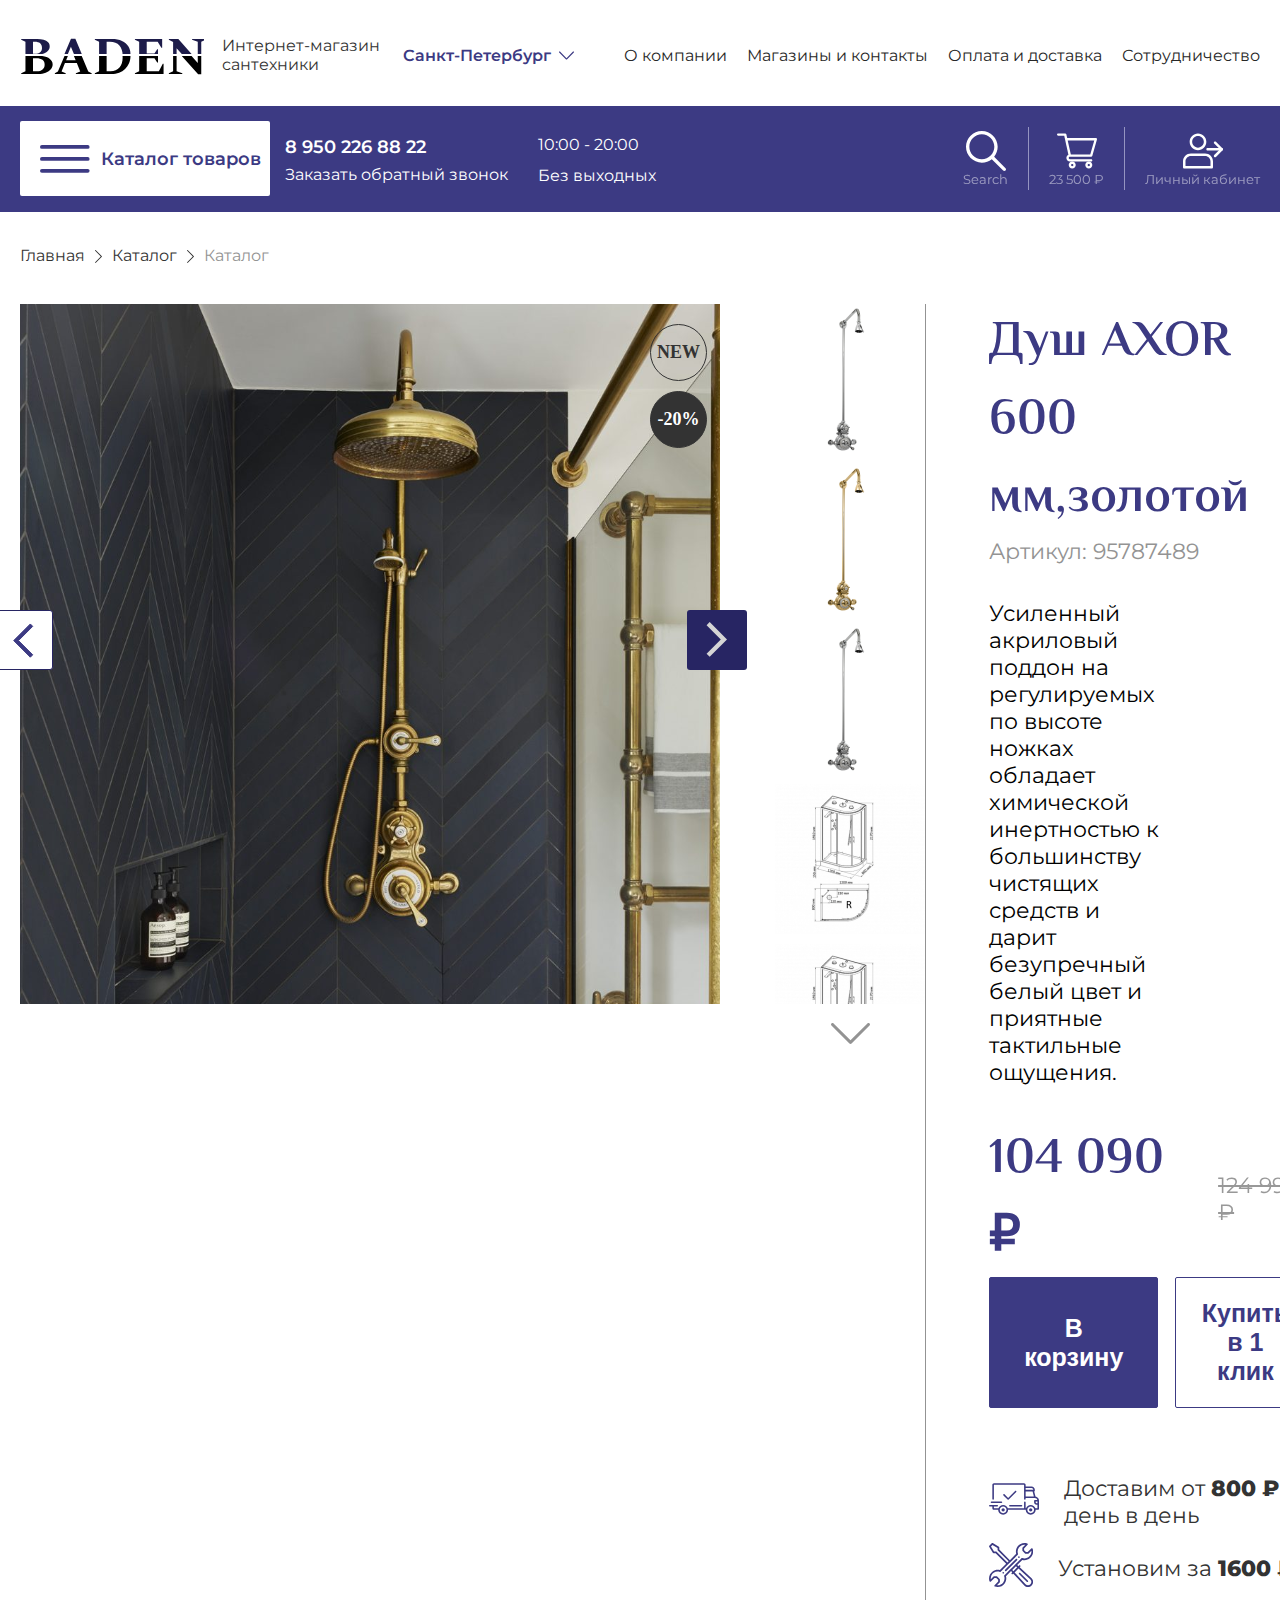
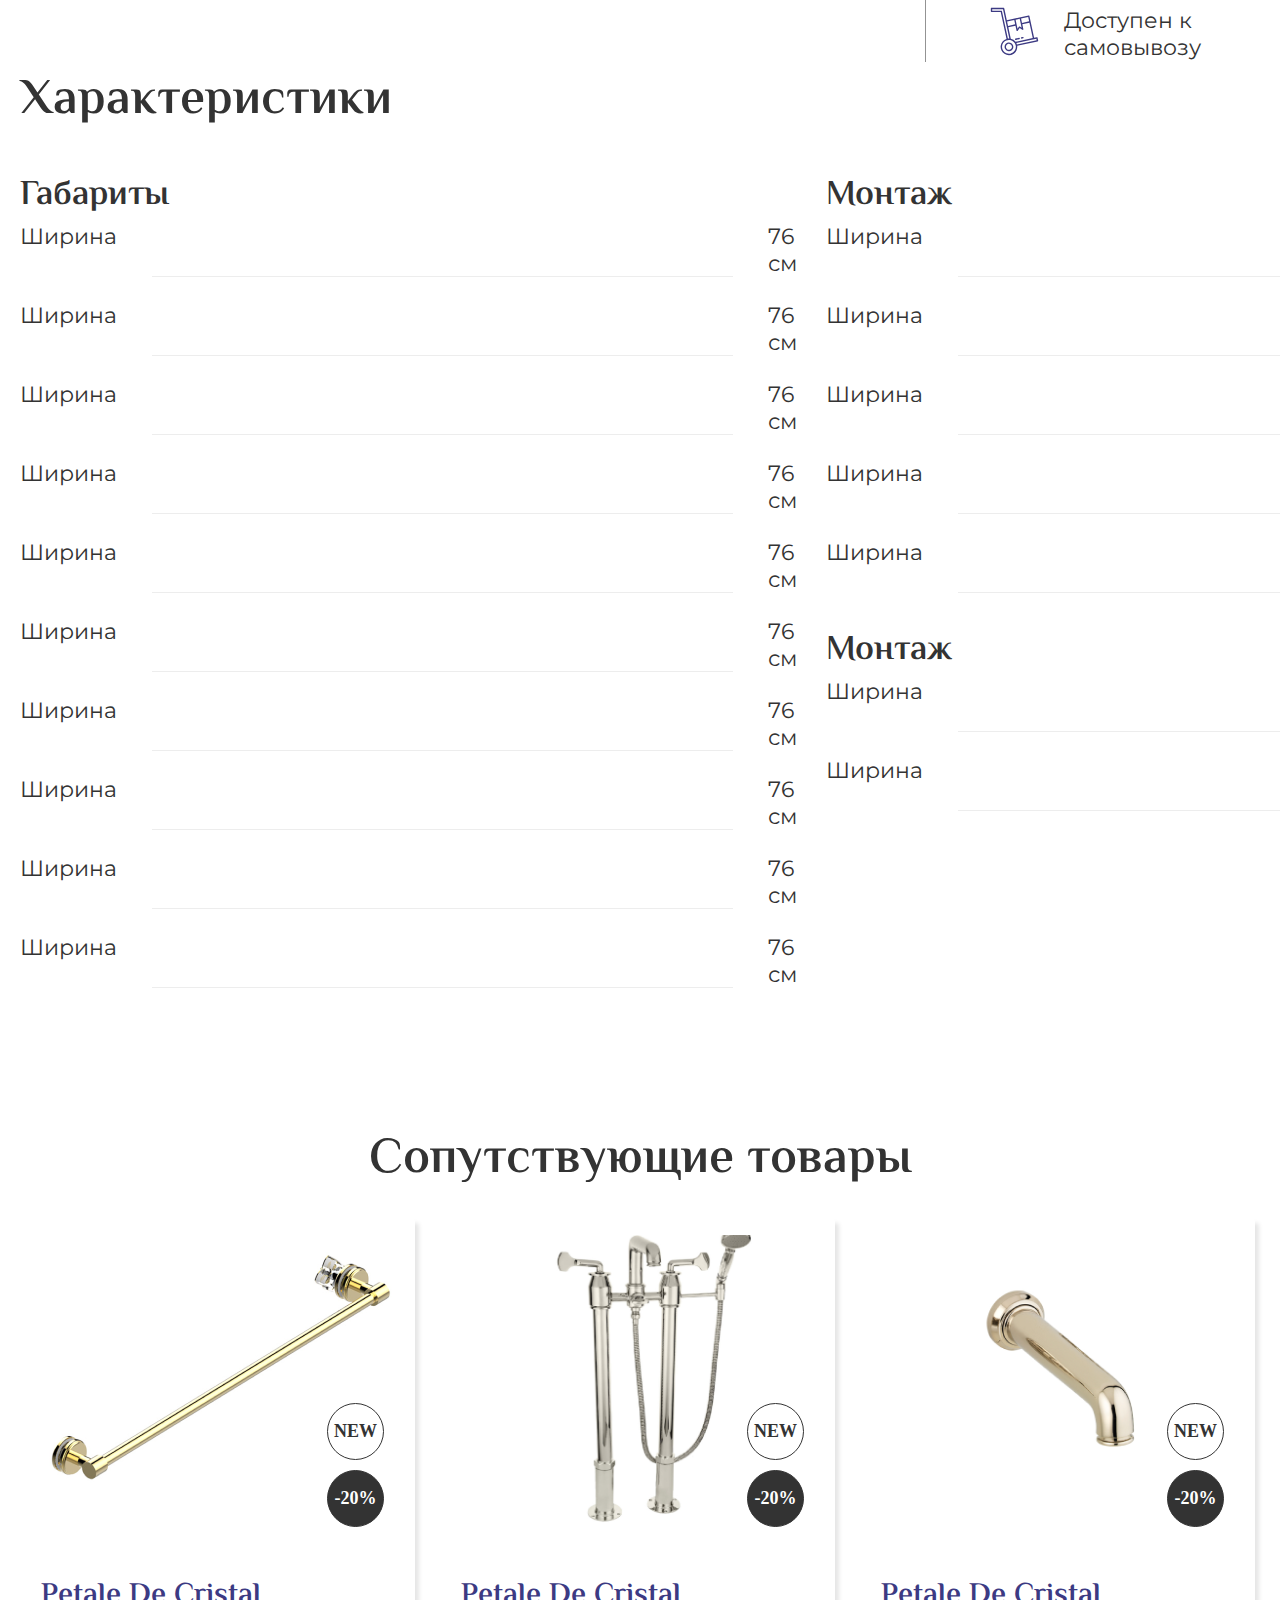
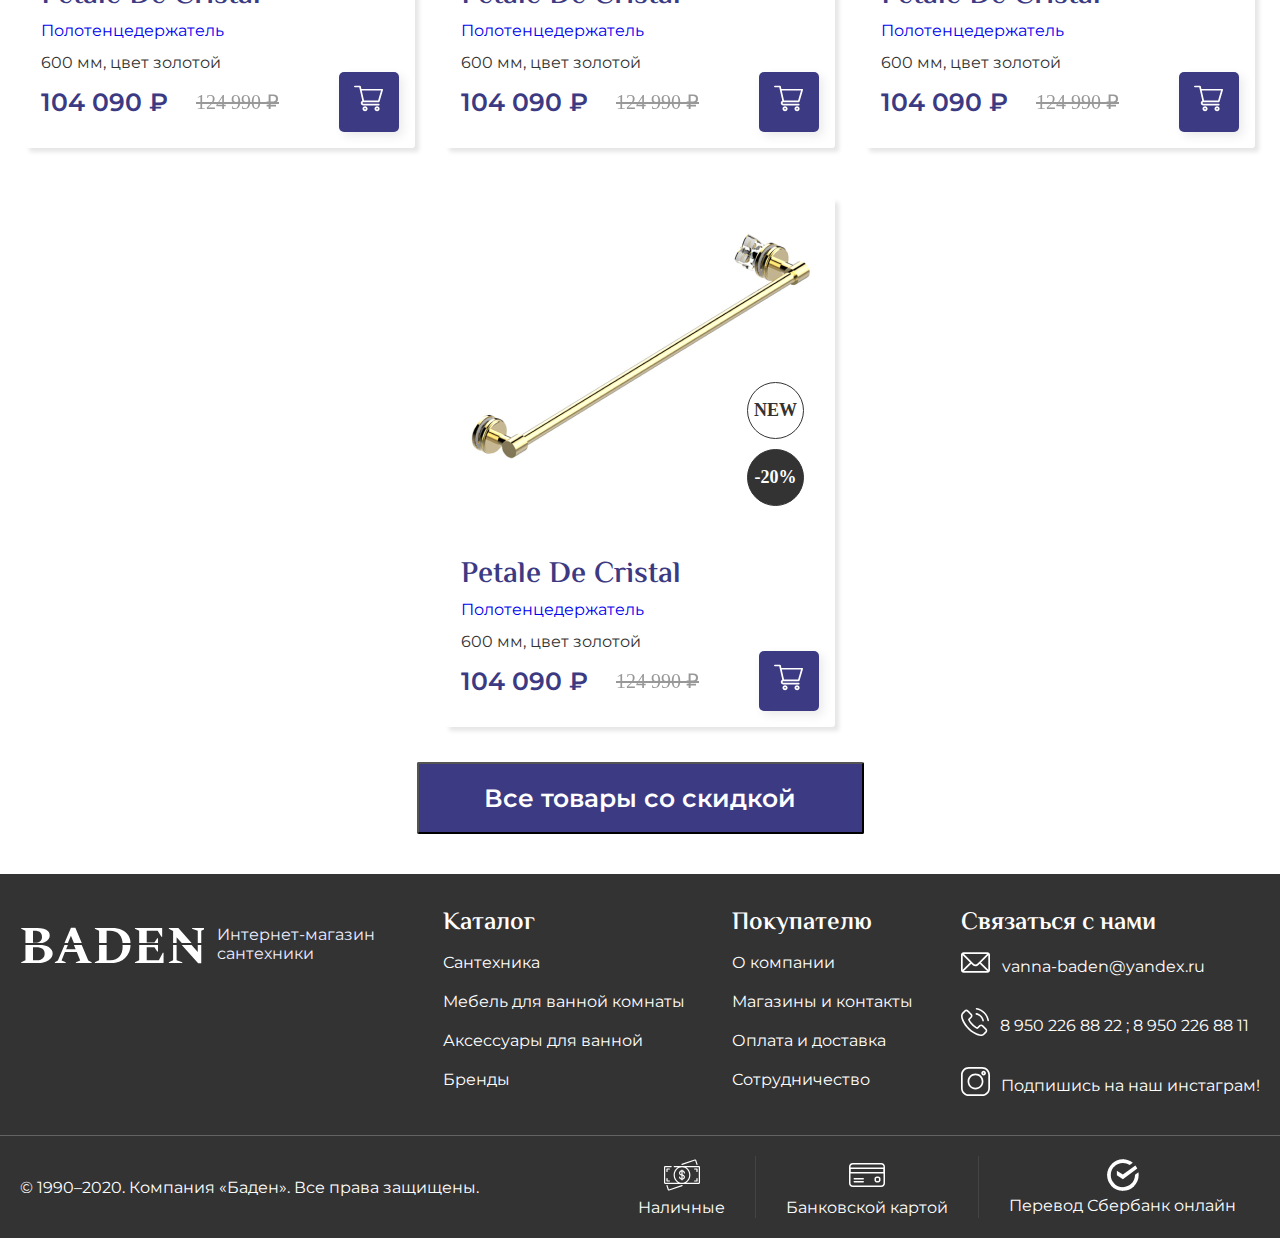
==== product_card.html @ 73a08fd5 "Add files via upload" ====
<!DOCTYPE html>
<html lang="ru">

<head>
    <meta charset="UTF-8">
    <meta name="viewport" content="width=device-width, initial-scale=1.0">
    <meta name="viewport" content="width=device-width, initial-scale=1.0, maximum-scale=1.0, minimum-scale=1.0, user-scalable=no, target-densityDpi=device-dpi" />
    <title>Baden</title>
    <link rel="stylesheet" href="fonts/fonts.css">
    <link rel="stylesheet" href="css/style.css">
</head>

<body>
    <header class="header">
        <div class="header-top">
            <div class="container">
              
                <div class="header-top__row row">
                    <div class="header__logo logo">
                        <div class="logo__image">
                            <img src="images/logo.svg" alt="BADEN">
                        </div>
                        <div class="logo__desc">
                            Интернет-магазин сантехники
                        </div>
                    </div>
                    <div class="header__select select">
                        <div class="select__head">
                            Санкт-Петербург
                            <svg width="15" height="15" viewBox="0 0 15 15" fill="none"
                                xmlns="http://www.w3.org/2000/svg">
                                <g clip-path="url(#clip0_1601_4834)">
                                    <path
                                        d="M7.91162 11.3795L14.8304 4.44159C15.0569 4.21427 15.0565 3.84625 14.8292 3.61932C14.6019 3.39256 14.2337 3.39315 14.0069 3.62049L7.49998 10.1455L0.993051 3.62025C0.766294 3.39294 0.398297 3.39235 0.170955 3.61908C0.0569906 3.73284 7.61049e-06 3.88187 7.60398e-06 4.03091C7.59748e-06 4.17956 0.0566091 4.328 0.169783 4.44156L7.08836 11.3795C7.19728 11.489 7.34552 11.5504 7.49998 11.5504C7.65443 11.5504 7.80249 11.4888 7.91162 11.3795Z"
                                        fill="#3C3A83" />
                                </g>
                                <defs>
                                    <clipPath id="clip0_1601_4834">
                                        <rect width="15" height="15" fill="white"
                                            transform="translate(15) rotate(90)" />
                                    </clipPath>
                                </defs>
                            </svg>
                        </div>
                        <div class="select__body">
                            <div class="select__option">
                                Москва
                            </div>
                            <div class="select__option">
                                Курск
                            </div>

                        </div>

                    </div>
                    <nav class="header__main-menu__nav">
                        <ul class="main-menu__list">
                            <li class="main-menu__item"><a href="#" class="main-menu__link">О компании</a></li>
                            <li class="main-menu__item"><a href="#" class="main-menu__link">Магазины и контакты</a></li>
                            <li class="main-menu__item"><a href="#" class="main-menu__link">Оплата и доставка</a></li>
                            <li class="main-menu__item"><a href="#" class="main-menu__link">Сотрудничество</a></li>
                        </ul>
                    </nav>
                </div>
            </div>
        </div>
        <div class="header-mobile">
            <div class="header-mobile-top">
                <div class="container">
                   

                    <div class="header-mobile-top__row">
                        <div class="hamburger__mobile">
                            <svg xmlns="http://www.w3.org/2000/svg" width="37" height="24" viewBox="0 0 37 24" fill="none">
                                <rect width="37" height="4" rx="2" fill="white"/>
                                <rect y="10" width="37" height="4" rx="2" fill="white"/>
                                <rect width="37" height="4" rx="2" transform="matrix(1 0 0 -1 0 24)" fill="white"/>
                                </svg>
                        </div>
                        
                    
                            <ul class="menu-botton">
                                <!-- выпадающее меню начало-->
                                <div class="menu__burger__wrap">
                                    <div class="menu__burger__wrap__catalog">
                                        <div class="menu__burger__wrap__container">
                                            <div class="burger__catalog__head">
                                                <a href="#">
                                                <div class="burger__catalog__head__item"><u>Назад</u></div></a>
                                                <a href="#">
                                                    <div class="burger__catalog__head__item">
                                                        <svg xmlns="http://www.w3.org/2000/svg" width="39" height="39" viewBox="0 0 39 39" fill="none">
                                                            <path d="M21.6546 19.4999L38.5538 36.3992C39.1487 36.9942 39.1487 37.9589 38.5538 38.5538C37.9588 39.1487 36.9942 39.1487 36.3993 38.5538L19.5 21.6544L2.60075 38.5538C2.00577 39.1487 1.04113 39.1487 0.446233 38.5538C-0.148668 37.9588 -0.148744 36.9941 0.446233 36.3992L17.3454 19.5L0.446233 2.60066C-0.148744 2.00568 -0.148744 1.04104 0.446233 0.44614C0.743683 0.148689 1.13361 0 1.52353 0C1.91345 0 2.3033 0.148689 2.60082 0.44614L19.5 17.3454L36.3992 0.44614C36.6966 0.148689 37.0865 0 37.4765 0C37.8664 0 38.2562 0.148689 38.5538 0.44614C39.1487 1.04112 39.1487 2.00576 38.5538 2.60066L21.6546 19.4999Z" fill="#939393"/>
                                                            </svg>
                                                    </div>
                                                </a>
                                            </div>
                                            <div class="burger__catalog__about">Основные фильтры</div>
                                            <div class="burger__catalog__part__nav">
                                                <div class="burger__catalog__part__nav__part">
                                                    <div class="catalog__list__item">
                                                        Цена
                                                    </div>
                                                    <div class="type__price__main">
                                                        <div class="type__price__item">
                                                            <input class="type__price__input" type="number" placeholder="0">
                                                        </div>
                                                        <div class="type__price__item__text">
                                                            -
                                                        </div>
                                                        <div class="type__price__item">
                                                            <input class="type__price__input" type="number" placeholder="120 000">
                                                        </div>
                                                        <div class="type__price__item__text">
                                                            ₽
                                                        </div>
                                                    </div>
                                                    <div class="type__price__radio">
                                                        <div class="type__price__radio__point"></div>
                                                        <input class="type__price__radio__input" type="range" name="" id="">
                                                    </div>
                                                    <div class="type__price__sale">
                                                        <div class="type__price__sale__radio"></div>
                                                        <div class="type__price__sale__text">Товары со скидкой</div>
                                                    </div>
                                                </div>

                                                <div class="burger__catalog__part__nav__part">
                                                    <div class="catalog__list__item">
                                                        Цвет
                                                    </div>
                                                    <div class="catalog__rectangles__main">
                                                        <div class="catalog__rectangles">
                                                            <div class="rectangel"></div>
                                                            <div class="rectangel"></div>
                                                            <div class="rectangel"></div>
                                                            <div class="rectangel"></div>
                                                            <div class="rectangel"></div>
                                                        </div>
                                                        <div class="catalog__rectangles">
                                                            <div class="rectangel"></div>
                                                            <div class="rectangel"></div>
                                                            <div class="rectangel"></div>
                                                            <div class="rectangel"></div>
                                                            <div class="rectangel"></div>
                                                        </div>
                                                        <div class="catalog__rectangles">
                                                            <div class="rectangel"></div>
                                                            <div class="rectangel"></div>
                                                            <div class="rectangel"></div>
                                                            <div class="rectangel"></div>
                                                            <div class="rectangel"></div>
                                                        </div>
                                                        <div class="catalog__rectangles">
                                                            <div class="rectangel"></div>
                                                            <div class="rectangel"></div>
                                                            <div class="rectangel"></div>
                                                            <div class="rectangel"></div>
                                                            <div class="rectangel"></div>
                                                        </div>
                                                    </div>
                                                </div>
                                                
                                                <div class="burger__catalog__part__nav__part">
                                                    <div class="catalog__list__item">
                                                        Габариты
                                                    </div>
                                                    <div class="catalog__list__metrics">Ширина</div>
                                                    <div class="type__price__main">
                                                        <div class="type__price__item">
                                                            <input class="type__price__input" type="number" placeholder="0">
                                                        </div>
                                                        <div class="type__price__item__text">
                                                            -
                                                        </div>
                                                        <div class="type__price__item">
                                                            <input class="type__price__input" type="number" placeholder="120">
                                                        </div>
                                                        <div class="type__price__item__text">
                                                            см
                                                        </div>
                                                    </div>
                                                    <div class="type__price__radio">
                                                        <div class="type__price__radio__point"></div>
                                                        <input class="type__price__radio__input" type="range" name="" id="">
                                                    </div>
                        
                                                    <div class="catalog__list__metrics">Длина</div>
                                                    <div class="type__price__main">
                                                        <div class="type__price__item">
                                                            <input class="type__price__input" type="number" placeholder="0">
                                                        </div>
                                                        <div class="type__price__item__text">
                                                            -
                                                        </div>
                                                        <div class="type__price__item">
                                                            <input class="type__price__input" type="number" placeholder="120">
                                                        </div>
                                                        <div class="type__price__item__text">
                                                            см
                                                        </div>
                                                    </div>
                                                    <div class="type__price__radio">
                                                        <div class="type__price__radio__point"></div>
                                                        <input class="type__price__radio__input" type="range" name="" id="">
                                                    </div>
                        
                                                    <div class="catalog__list__metrics">Глубина</div>
                                                    <div class="type__price__main">
                                                        <div class="type__price__item">
                                                            <input class="type__price__input" type="number" placeholder="0">
                                                        </div>
                                                        <div class="type__price__item__text">
                                                            -
                                                        </div>
                                                        <div class="type__price__item">
                                                            <input class="type__price__input" type="number" placeholder="120">
                                                        </div>
                                                        <div class="type__price__item__text">
                                                            см
                                                        </div>
                                                    </div>
                                                    <div class="type__price__radio">
                                                        <div class="type__price__radio__point"></div>
                                                        <input class="type__price__radio__input" type="range" name="" id="">
                                                    </div>
                                                </div>

                                                <div class="burger__catalog__part__nav__part">
                                                    <div class="catalog__list__item">
                                                        Стиль
                                                    </div>
                                                    <div class="catalog__rectangel">
                                                        <div class="rectangel__about">
                                                            <div class="rectangel"></div>
                                                            <div class="rectangel__about__text">Модерн</div>
                                                        </div>
                                                        <div class="rectangel__about">
                                                            <div class="rectangel"></div>
                                                            <div class="rectangel__about__text">Лофт</div>
                                                        </div>
                                                        <div class="rectangel__about">
                                                            <div class="rectangel"></div>
                                                            <div class="rectangel__about__text">Классицизм</div>
                                                        </div>
                                                        <div class="rectangel__about">
                                                            <div class="rectangel"></div>
                                                            <div class="rectangel__about__text">Хай-тек</div>
                                                        </div>
                                                    </div>
                                                </div>
                                            </div>

                                            <div class="burger__catalog__part__line"></div>

                                            <div class="burger__catalog__part__nav">
                                                <div class="burger__catalog__part__nav__part">
                                                    <div class="catalog__list__item">
                                                        Материал
                                                    </div>
                                                    <div class="catalog__rectangel">
                                                        <div class="rectangel__about">
                                                            <div class="rectangel"></div>
                                                            <div class="rectangel__about__text">Искусственный камень</div>
                                                        </div>
                                                        <div class="rectangel__about">
                                                            <div class="rectangel"></div>
                                                            <div class="rectangel__about__text">Сталь</div>
                                                        </div>
                                                        <div class="rectangel__about">
                                                            <div class="rectangel"></div>
                                                            <div class="rectangel__about__text">Акрил</div>
                                                        </div>
                                                        <div class="rectangel__about">
                                                            <div class="rectangel"></div>
                                                            <div class="rectangel__about__text">Чугун</div>
                                                        </div>
                                                    </div>
                                                </div>

                                                <div class="burger__catalog__part__nav__part">
                                                    <div class="catalog__list__item__main">
                                                        <div class="catalog__list__item">
                                                            Бренды
                                                        </div>
                                                        <ul class="catalog__list__text">
                                                            Сортировать по
                                                            <svg xmlns="http://www.w3.org/2000/svg" width="15" height="8" viewBox="0 0 15 8" fill="none">
                                                            <path d="M7.91162 7.83121L14.8304 0.979811C15.0569 0.755333 15.0565 0.391897 14.8292 0.167795C14.6019 -0.0561333 14.2337 -0.0555547 14.0069 0.168952L7.49997 6.61254L0.993043 0.16872C0.766286 -0.0557579 0.398289 -0.0563366 0.170946 0.167563C0.056982 0.279903 -1.86682e-08 0.427077 -2.51013e-08 0.574251C-3.15181e-08 0.721049 0.0566015 0.867644 0.169775 0.979782L7.08835 7.83121C7.19728 7.93933 7.34552 8 7.49997 8C7.65442 8 7.80249 7.93916 7.91162 7.83121Z" fill="#939393"/>
                                                            </svg>

                                                            <ul class="new__burger__main">
                                                                <li class="select__catalog__part">По популярности</li>
                                                                <li class="select__catalog__part__line"></li>
                                                                <li class="select__catalog__part">По алфавиту</li>
                                                            </ul>
                                                        </ul>
                                                        
                                                        

                                                    </div>
                                                    <div class="catalog__rectangel__main">
                                                        <div class="catalog__rectangel">
                                                            <div class="rectangel__about">
                                                                <div class="rectangel"></div>
                                                                <div class="rectangel__about__text">Hansgrohe</div>
                                                            </div>
                                                            <div class="rectangel__about">
                                                                <div class="rectangel"></div>
                                                                <div class="rectangel__about__text">AM.PM</div>
                                                            </div>
                                                            <div class="rectangel__about">
                                                                <div class="rectangel"></div>
                                                                <div class="rectangel__about__text">Roca</div>
                                                            </div>
                                                            <div class="rectangel__about">
                                                                <div class="rectangel"></div>
                                                                <div class="rectangel__about__text">Hansgrohe</div>
                                                            </div>
                                                            <div class="rectangel__about">
                                                                <div class="rectangel"></div>
                                                                <div class="rectangel__about__text">AM.PM</div>
                                                            </div>
                                                            <div class="rectangel__about">
                                                                <div class="rectangel"></div>
                                                                <div class="rectangel__about__text">Roca</div>
                                                            </div>
                                                            <div class="rectangel__about">
                                                                <div class="rectangel"></div>
                                                                <div class="rectangel__about__text">Hansgrohe</div>
                                                            </div>
                                                        </div>

                                                        <div class="catalog__rectangel">
                                                            <div class="rectangel__about">
                                                                <div class="rectangel"></div>
                                                                <div class="rectangel__about__text">Hansgrohe</div>
                                                            </div>
                                                            <div class="rectangel__about">
                                                                <div class="rectangel"></div>
                                                                <div class="rectangel__about__text">AM.PM</div>
                                                            </div>
                                                            <div class="rectangel__about">
                                                                <div class="rectangel"></div>
                                                                <div class="rectangel__about__text">Roca</div>
                                                            </div>
                                                            <div class="rectangel__about">
                                                                <div class="rectangel"></div>
                                                                <div class="rectangel__about__text">Hansgrohe</div>
                                                            </div>
                                                            <div class="rectangel__about">
                                                                <div class="rectangel"></div>
                                                                <div class="rectangel__about__text">AM.PM</div>
                                                            </div>
                                                            <div class="rectangel__about">
                                                                <div class="rectangel"></div>
                                                                <div class="rectangel__about__text">Roca</div>
                                                            </div>
                                                            <div class="rectangel__about">
                                                                <div class="rectangel"></div>
                                                                <div class="rectangel__about__text">Hansgrohe</div>
                                                            </div>
                                                        </div>

                                                        <div class="catalog__rectangel">
                                                            <div class="rectangel__about">
                                                                <div class="rectangel"></div>
                                                                <div class="rectangel__about__text">Hansgrohe</div>
                                                            </div>
                                                            <div class="rectangel__about">
                                                                <div class="rectangel"></div>
                                                                <div class="rectangel__about__text">AM.PM</div>
                                                            </div>
                                                            <div class="rectangel__about">
                                                                <div class="rectangel"></div>
                                                                <div class="rectangel__about__text">Roca</div>
                                                            </div>
                                                            <div class="rectangel__about">
                                                                <div class="rectangel"></div>
                                                                <div class="rectangel__about__text">Hansgrohe</div>
                                                            </div>
                                                            <div class="rectangel__about">
                                                                <div class="rectangel"></div>
                                                                <div class="rectangel__about__text">AM.PM</div>
                                                            </div>
                                                            <div class="rectangel__about">
                                                                <div class="rectangel"></div>
                                                                <div class="rectangel__about__text">Roca</div>
                                                            </div>
                                                            <div class="rectangel__about">
                                                                <div class="rectangel"></div>
                                                                <div class="rectangel__about__text">Hansgrohe</div>
                                                            </div>
                                                        </div>

                                                        <div class="catalog__rectangel">
                                                            <div class="rectangel__about">
                                                                <div class="rectangel"></div>
                                                                <div class="rectangel__about__text">Hansgrohe</div>
                                                            </div>
                                                            <div class="rectangel__about">
                                                                <div class="rectangel"></div>
                                                                <div class="rectangel__about__text">AM.PM</div>
                                                            </div>
                                                            <div class="rectangel__about">
                                                                <div class="rectangel"></div>
                                                                <div class="rectangel__about__text">Roca</div>
                                                            </div>
                                                            <div class="rectangel__about">
                                                                <div class="rectangel"></div>
                                                                <div class="rectangel__about__text">Hansgrohe</div>
                                                            </div>
                                                            <div class="rectangel__about">
                                                                <div class="rectangel"></div>
                                                                <div class="rectangel__about__text">AM.PM</div>
                                                            </div>
                                                            <div class="rectangel__about">
                                                                <div class="rectangel"></div>
                                                                <div class="rectangel__about__text">Roca</div>
                                                            </div>
                                                            <div class="rectangel__about">
                                                                <div class="rectangel"></div>
                                                                <div class="rectangel__about__text">Hansgrohe</div>
                                                            </div>
                                                        </div>

                                                    </div>
                                                    <div class="burger__catalog__nav__line">
                                                        <div class="burger__catalog__nav__line__in"></div>
                                                    </div>
                                                </div>  
                                            </div>

                                            <div class="burger__catalog__part__line"></div>
                                            
                                            <div class="burger__catalog__about">Основные фильтры</div>

                                            <div class="burger__catalog__part__nav">

                                                <div class="burger__catalog__part__nav__part">
                                                    <div class="catalog__list__item">
                                                        Материал
                                                    </div>
                                                    <div class="catalog__rectangel">
                                                        <div class="rectangel__about">
                                                            <div class="rectangel"></div>
                                                            <div class="rectangel__about__text">Искусственный камень</div>
                                                        </div>
                                                        <div class="rectangel__about">
                                                            <div class="rectangel"></div>
                                                            <div class="rectangel__about__text">Сталь</div>
                                                        </div>
                                                        <div class="rectangel__about">
                                                            <div class="rectangel"></div>
                                                            <div class="rectangel__about__text">Акрил</div>
                                                        </div>
                                                        <div class="rectangel__about">
                                                            <div class="rectangel"></div>
                                                            <div class="rectangel__about__text">Чугун</div>
                                                        </div>
                                                    </div>
                                                </div>

                                                <div class="burger__catalog__part__nav__part">
                                                    <div class="catalog__list__item">
                                                        Монтаж
                                                    </div>
                                                    <div class="catalog__rectangel">
                                                        <div class="rectangel__about">
                                                            <div class="rectangel"></div>
                                                            <div class="rectangel__about__text">Пристенная</div>
                                                        </div>
                                                        <div class="rectangel__about">
                                                            <div class="rectangel"></div>
                                                            <div class="rectangel__about__text">Встраиваемая</div>
                                                        </div>
                                                        <div class="rectangel__about">
                                                            <div class="rectangel"></div>
                                                            <div class="rectangel__about__text">Отдельно стоящая</div>
                                                        </div>
                                                    </div>
                                                </div>

                                                <div class="burger__catalog__part__nav__part">
                                                    <div class="catalog__list__item">
                                                        Расположение перелива
                                                    </div>
                                                    <div class="catalog__rectangel">
                                                        <div class="rectangel__about">
                                                            <div class="rectangel"></div>
                                                            <div class="rectangel__about__text">Стандартная</div>
                                                        </div>
                                                        <div class="rectangel__about">
                                                            <div class="rectangel"></div>
                                                            <div class="rectangel__about__text">По центру</div>
                                                        </div>
                                                    </div>
                                                </div>

                                                <div class="burger__catalog__part__nav__part">
                                                    <div class="type__price__sale">
                                                        <div class="type__price__sale__radio"></div>
                                                        <div class="type__price__sale__text">Только с ручками</div>
                                                    </div>
                                                    <div class="type__price__sale">
                                                        <div class="type__price__sale__radio"></div>
                                                        <div class="type__price__sale__text">Только с подлокотниками</div>
                                                    </div>
                                                </div>     
                                            </div>

                                            <div class="burger__catalog__part__nav--botton">
                                            
                                               
                                                    <button class="catalog__filtr">
                                                        <div class="catalog__filtr__text">Показать доп.фильтры</div>
                                                    </button>
                                               
                                               
                                                    <button class="catalog__filtr blue">
                                                        <div class="catalog__filtr__text wihte">Показать 100 товаров</div>
                                                    </button>
                                                
                                            </div>

                                           
                                                
                                            
                                        </div>

                                    </div>
                                </div>

                                <!-- выпадающее меню конец -->

                                <div class="menu-brg">
                                    <svg xmlns="http://www.w3.org/2000/svg" width="50" height="28" viewBox="0 0 50 28" fill="none">
                                    <rect width="49.6" height="3.82716" rx="1.91358" fill="#3C3A83"/>
                                    <rect y="12.037" width="49.6" height="3.82716" rx="1.91358" fill="#3C3A83"/>
                                    <rect width="49.6" height="3.82716" rx="1.91358" transform="matrix(1 0 0 -1 0 27.7778)" fill="#3C3A83"/>
                                    </svg>
                                </div>
                                <div class="menu-botton-ctg">
                                    <span>Каталог товаров</span>
                                </div>

                            

                            </ul>
                        

                            <div class="menu-phone">
                            <ul>
                                <li><a class="menu-phone-top" href="+79502268822">8 950 226 88 22</a></li>
                                <li><a class="menu-phone-back" href="#">Заказать обратный звонок</a></li>
                            </ul>
                            </div>
                            <div class="time-work">
                            <ul>
                                <li class="time-work-time">10:00 - 20:00</li>
                                <li class="time-work-day">Без выходных</li>
                            </ul>
                        </div>
                        <div class="nav__menu">
                            <div class="media__mobile">
                                <div class="hamburger-mobile">
                                    <a href="#">
                                    <img src="images/burger-mobile.svg" alt="Menu">
                                    </a>
                                </div>
                                <div class="logo-mobile">
                                    <img src="images/logo-mobile.svg" alt="BADEN">
                                </div>

                            </div>
                            <a href="#" class="nav__menu__list">
                                <ul>
                                    <li class="search-img">
                                    <svg xmlns="http://www.w3.org/2000/svg" width="40" height="40" viewBox="0 0 40 40" fill="none">
                                    <path d="M39.5112 37.155L28.1363 25.78C30.3397 23.0584 31.6663 19.6 31.6663 15.8334C31.6663 7.10336 24.563 0 15.8331 0C7.1032 0 0 7.10328 0 15.8333C0 24.5633 7.10328 31.6666 15.8332 31.6666C19.5998 31.6666 23.0581 30.34 25.7797 28.1366L37.1546 39.5116C37.4796 39.8366 37.9062 40 38.3329 40C38.7597 40 39.1863 39.8366 39.5113 39.5116C40.1629 38.86 40.1629 37.8066 39.5112 37.155ZM15.8332 28.3333C8.9399 28.3333 3.33332 22.7266 3.33332 15.8333C3.33332 8.93992 8.9399 3.33328 15.8332 3.33328C22.7265 3.33328 28.333 8.93992 28.333 15.8333C28.333 22.7266 22.7264 28.3333 15.8332 28.3333Z" fill="white"/>
                                    </svg>
                                    </li>
                                    <li class="search-search">Search</li>
                                </ul>
                            </a>
                            <div class="nav__menu__line"></div>

                            <a href="#" class="nav__menu__list">
                                <ul>
                                    <li class="basket-img">
                                        <svg xmlns="http://www.w3.org/2000/svg" width="40" height="40" viewBox="0 0 40 40" fill="none">
                                        <path d="M12.8876 25.8597H12.8894C12.8909 25.8597 12.8925 25.8594 12.894 25.8594H34.1406C34.6637 25.8594 35.1236 25.5124 35.2673 25.0095L39.9548 8.60324C40.0558 8.24954 39.985 7.86929 39.7638 7.57571C39.5422 7.28213 39.1959 7.10941 38.8281 7.10941H10.1849L9.34723 3.33957C9.2279 2.80338 8.75244 2.42191 8.20312 2.42191H1.17187C0.524597 2.42191 0 2.9465 0 3.59378C0 4.24106 0.524597 4.76566 1.17187 4.76566H7.26318C7.4115 5.43369 11.272 22.8061 11.4941 23.8056C10.2487 24.347 9.375 25.5887 9.375 27.0313C9.375 28.9698 10.9521 30.5469 12.8906 30.5469H34.1406C34.7879 30.5469 35.3125 30.0223 35.3125 29.375C35.3125 28.7278 34.7879 28.2032 34.1406 28.2032H12.8906C12.2446 28.2032 11.7187 27.6773 11.7187 27.0313C11.7187 26.3861 12.2427 25.8612 12.8876 25.8597ZM37.2745 9.45316L33.2565 23.5157H13.8306L10.7056 9.45316H37.2745Z" fill="white"/>
                                        <path d="M11.7188 34.0624C11.7188 36.0009 13.2959 37.578 15.2344 37.578C17.1729 37.578 18.75 36.0009 18.75 34.0624C18.75 32.1239 17.1729 30.5468 15.2344 30.5468C13.2959 30.5468 11.7188 32.1239 11.7188 34.0624ZM15.2344 32.8905C15.8804 32.8905 16.4062 33.4163 16.4062 34.0624C16.4062 34.7084 15.8804 35.2343 15.2344 35.2343C14.5883 35.2343 14.0625 34.7084 14.0625 34.0624C14.0625 33.4163 14.5883 32.8905 15.2344 32.8905Z" fill="white"/>
                                        <path d="M28.2812 34.0624C28.2812 36.0009 29.8584 37.578 31.7969 37.578C33.7354 37.578 35.3125 36.0009 35.3125 34.0624C35.3125 32.1239 33.7354 30.5468 31.7969 30.5468C29.8584 30.5468 28.2812 32.1239 28.2812 34.0624ZM31.7969 32.8905C32.4429 32.8905 32.9688 33.4163 32.9688 34.0624C32.9688 34.7084 32.4429 35.2343 31.7969 35.2343C31.1508 35.2343 30.625 34.7084 30.625 34.0624C30.625 33.4163 31.1508 32.8905 31.7969 32.8905Z" fill="white"/>
                                        </svg>
                                    </li>
                                    <li class="basket-coin">23 500 ₽</li>
                                </ul>
                            </a>

                            <div class="nav__menu__line"></div>
                            <a href="#" class="nav__menu__list">
                                <ul>
                                    <li class="office-img">
                                        <svg xmlns="http://www.w3.org/2000/svg" width="40" height="40" viewBox="0 0 40 40" fill="none">
                                            <g clip-path="url(#clip0_1702_476)">
                                            <path d="M14.9992 19.1672C10.4043 19.1672 6.66602 15.4292 6.66602 10.8343C6.66602 6.23945 10.4043 2.50116 14.9992 2.50116C19.5941 2.50116 23.3323 6.23945 23.3323 10.8343C23.3323 15.4292 19.5941 19.1672 14.9992 19.1672ZM14.9992 5.00108C11.7827 5.00108 9.16594 7.61758 9.16594 10.8343C9.16594 14.0508 11.7827 16.6673 14.9992 16.6673C18.2156 16.6673 20.8324 14.0508 20.8324 10.8343C20.8324 7.61758 18.2156 5.00108 14.9992 5.00108Z" fill="white"/>
                                            <path d="M28.7491 37.5001H1.24996C0.55998 37.5001 0 36.9401 0 36.2501V30.4168C0 26.052 3.55152 22.5005 7.91632 22.5005H22.0827C26.4475 22.5005 29.9991 26.052 29.9991 30.4168V36.2501C29.9991 36.9401 29.4391 37.5001 28.7491 37.5001ZM2.49992 35.0001H27.4991V30.4168C27.4991 27.4305 25.0691 25.0004 22.0827 25.0004H7.91632C4.92996 25.0004 2.49992 27.4305 2.49992 30.4168V35.0001Z" fill="white"/>
                                            <path d="M38.7481 19.5841H24.582C23.892 19.5841 23.332 19.0241 23.332 18.3341C23.332 17.6441 23.892 17.0841 24.582 17.0841H38.7481C39.4381 17.0841 39.9981 17.6441 39.9981 18.3341C39.9981 19.0241 39.4381 19.5841 38.7481 19.5841Z" fill="white"/>
                                            <path d="M32.0817 26.2504C31.7616 26.2504 31.4418 26.1286 31.1982 25.8839C30.71 25.3953 30.71 24.6037 31.1982 24.1155L36.9814 18.3323L31.1982 12.549C30.71 12.0608 30.71 11.2692 31.1982 10.7809C31.6865 10.2926 32.4781 10.2926 32.9667 10.7809L39.633 17.4473C40.1213 17.9355 40.1213 18.7274 39.633 19.2157L32.9667 25.8821C32.7216 26.1286 32.4015 26.2504 32.0817 26.2504Z" fill="white"/>
                                            </g>
                                            <defs>
                                            <clipPath id="clip0_1702_476">
                                            <rect width="40" height="40" fill="white"/>
                                            </clipPath>
                                            </defs>
                                            </svg>
                                    </li>
                                    <li class="office-office">Личный кабинет</li>
                                </ul>
                            </a>

                          </div>  
                    </div>
                </div>
             </div>   
        </div>

    </header>
   
<main class="main">

   <div class="catalog__main">
        <div class="container">
            <div class="catalog__left__about">
                <a href="#">
                    <div class="catalog__left__about__main">
                        Главная
                    </div>
                </a>
                    <div class="catalog__left__about__main__vector">
                    <svg xmlns="http://www.w3.org/2000/svg" width="7" height="13" viewBox="0 0 7 13" fill="none">
                        <path d="M6.85231 6.14326L0.857334 0.147008C0.660916 -0.0493365 0.34291 -0.0490065 0.146821 0.148024C-0.0491166 0.345029 -0.0486103 0.664163 0.147833 0.86066L5.78597 6.50002L0.147631 12.1394C-0.0487876 12.3359 -0.0492939 12.6548 0.146618 12.8518C0.244916 12.9506 0.373693 13 0.50247 13C0.630918 13 0.759189 12.9509 0.857309 12.8529L6.85231 6.85676C6.94691 6.76236 7 6.63388 7 6.50002C7 6.36617 6.94676 6.23784 6.85231 6.14326Z" fill="#333333"/>
                        </svg>
                    </div>

                    <a href="#">
                        <div class="catalog__left__about__main">
                            Каталог
                        </div>
                    </a>
                    <div class="catalog__left__about__main__vector">
                        <svg xmlns="http://www.w3.org/2000/svg" width="7" height="13" viewBox="0 0 7 13" fill="none">
                            <path d="M6.85231 6.14326L0.857334 0.147008C0.660916 -0.0493365 0.34291 -0.0490065 0.146821 0.148024C-0.0491166 0.345029 -0.0486103 0.664163 0.147833 0.86066L5.78597 6.50002L0.147631 12.1394C-0.0487876 12.3359 -0.0492939 12.6548 0.146618 12.8518C0.244916 12.9506 0.373693 13 0.50247 13C0.630918 13 0.759189 12.9509 0.857309 12.8529L6.85231 6.85676C6.94691 6.76236 7 6.63388 7 6.50002C7 6.36617 6.94676 6.23784 6.85231 6.14326Z" fill="#333333"/>
                            </svg>
                        </div>


                    <a href="#">
                    <div class="catalog__left__about__main__next">
                        Каталог
                    </div>
                </a>
            </div>
        </div>
    </div>
        <div class="section__card">
            <div class="container">
                <div class="product__card__head">
                        <div class="product__shower" >
                                <div class="product__shower__part">
                                    <img class="product__shower__part__images" src="images/shower.svg" alt="shower">
                                    <ul class="markers__shower">
                                        <li class="marker__new shower">NEW</li>
                                        <li class="marker__disc">-20%</li>
                                    </ul>
                                    <div class="select__vect vect--shower">
                                        <div class="select__left">
                                        <a href="#"class=left__row>
                                            <svg xmlns="http://www.w3.org/2000/svg" width="60" height="60" viewBox="0 0 60 60" fill="none">
                                                <rect x="59.5" y="59.5" width="59" height="59" rx="2.5" transform="rotate(-180 59.5 59.5)" fill="white" stroke="#272563"/>
                                                <path d="M25.8414 30.953L39.7154 44.8269L37.325 47.2173L20.7071 30.5994L37.325 13.9815L39.7154 16.3719L25.8414 30.2459L25.4879 30.5994L25.8414 30.953Z" fill="#3C3A83" stroke="#3C3A83"/>
                                                </svg>
                                        </a>
                                        </div>  
                    
                                        <div class="select__right">
                                        <a href="#"class=right__row>
                                            <svg xmlns="http://www.w3.org/2000/svg" width="60" height="60" viewBox="0 0 60 60" fill="none">
                                                <rect width="60" height="60" rx="3" fill="#272563"/>
                                                <path d="M19.5775 43.6281L22.675 46.7256L40 29.4006L22.675 12.0756L19.5775 15.1731L33.805 29.4006L19.5775 43.6281Z" fill="#D5D5D5"/>
                                                </svg>
                                        </a>
                                        </div>        
                                    </div>
                                </div>
                                <div class="product__shower__part__type">
                                    <img class="product__shower__part__type__img" src="images/shower_grup.png" alt="Furniture">
                                    <svg xmlns="http://www.w3.org/2000/svg" width="39" height="21" viewBox="0 0 39 21" fill="none">
                                        <path d="M20.5702 20.5569L38.559 2.572C39.148 1.98275 39.147 1.02873 38.5559 0.440462C37.9649 -0.14735 37.0075 -0.145831 36.418 0.4435L19.4999 17.3579L2.58191 0.442891C1.99234 -0.146365 1.03555 -0.147883 0.444462 0.439853C0.148155 0.734747 -4.9004e-08 1.12108 -6.5891e-08 1.50741C-8.27349e-08 1.89275 0.147167 2.27756 0.441418 2.57193L18.4297 20.5569C18.7129 20.8407 19.0983 21 19.4999 21C19.9015 21 20.2865 20.8403 20.5702 20.5569Z" fill="#939393"/>
                                        </svg>
                                </div>
                                
                        </div>
                    <div class="product__shower product__shower__right">
                        <div class="product__shower__line"></div>
                        <div class="product__shower__top">
                        <div class="product__shower__head">
                            Душ AXOR 600 мм,золотой
                        </div>

                                <div class="product__shower__articul">
                                    Артикул: 95787489
                                </div>
                            <div class="product__shower__about shower__about">
                                Усиленный акриловый поддон на регулируемых 
                                по высоте ножках обладает химической инертностью 
                                к большинству чистящих средств и дарит безупречный белый цвет и приятные тактильные ощущения.
                            </div>
                            <div class="discount__part__price product__shower__head">
                                <div class="discount__part__price__main product__shower__price">104 090 ₽</div>
                                <div class="discount__part__price__disc product__shower__disc">124 990 ₽</div>
                            </div>
                            <div class="burger__catalog__part__nav--botton discount__part__price__botton">
                                      
                                    <button class="catalog__filtr blue catalog__filtr__product__blue ">
                                        <div class="catalog__filtr__text wihte">В корзину</div>
                                    </button>
                                

                                
                                    <button class="catalog__filtr catalog__filtr__product ">
                                        <div class="catalog__filtr__text catalog__filtr__text__product">Купить в 1 клик</div>
                                    </button>
                                
                            </div>
                            <ul class="catalog__list__head">
                                <ul class="catalog__list__nav" >
                                    <li class="catalog__list__icon">
                                        <svg xmlns="http://www.w3.org/2000/svg" width="50" height="50" viewBox="0 0 50 50" fill="none">
                                            <path d="M46.4998 22.594L45.205 17.4148C45.559 17.3396 45.8246 17.0256 45.8246 16.6493V15.8142C45.8246 14.0012 44.3495 12.5262 42.5365 12.5262H36.6389V10.8037C36.6389 9.91151 35.9131 9.18573 35.0209 9.18573H4.9582C4.06602 9.18573 3.34023 9.91151 3.34023 10.8037V25C3.34023 25.4323 3.69072 25.7829 4.12314 25.7829C4.55547 25.7829 4.90605 25.4324 4.90605 25V10.8037C4.90605 10.7749 4.92939 10.7516 4.9582 10.7516H35.0208C35.0496 10.7516 35.0729 10.7749 35.0729 10.8037V25.0002C35.0729 25.4325 35.4234 25.7831 35.8559 25.7831C36.2882 25.7831 36.6388 25.4326 36.6388 25.0002V24.1127H45.874C45.8748 24.1127 45.8754 24.1129 45.8761 24.1129C45.8769 24.1129 45.8775 24.1128 45.8782 24.1128C47.0146 24.1136 47.9796 24.8595 48.311 25.8873H45.8767C45.4443 25.8873 45.0938 26.2378 45.0938 26.6702V28.3403C45.0938 29.693 46.1941 30.7933 47.5468 30.7933H48.4341V34.238H46.387C45.7146 32.2963 43.8687 30.8976 41.7013 30.8976C39.5338 30.8976 37.6879 32.2963 37.0155 34.238H36.6386V28.3402C36.6386 27.9079 36.2881 27.5573 35.8557 27.5573C35.4233 27.5573 35.0728 27.9078 35.0728 28.3402V34.2378H18.8298C18.1573 32.2961 16.3115 30.8974 14.144 30.8974C11.9766 30.8974 10.1307 32.2961 9.4583 34.2378H4.9582C4.92939 34.2378 4.90605 34.2144 4.90605 34.1856V32.4633H8.29854C8.73086 32.4633 9.08145 32.1128 9.08145 31.6804C9.08145 31.2479 8.73096 30.8974 8.29854 30.8974H0.78291C0.350586 30.8974 0 31.2479 0 31.6804C0 32.1128 0.350488 32.4633 0.78291 32.4633H3.34033V34.1856C3.34033 35.0778 4.06611 35.8036 4.9583 35.8036H9.18721C9.18701 35.821 9.18584 35.8383 9.18584 35.8557C9.18584 38.5897 11.4102 40.8139 14.144 40.8139C16.8779 40.8139 19.1022 38.5897 19.1022 35.8557C19.1022 35.8382 19.1011 35.821 19.1009 35.8036H36.7444C36.7442 35.821 36.7431 35.8383 36.7431 35.8557C36.7431 38.5897 38.9674 40.8139 41.7013 40.8139C44.4352 40.8139 46.6595 38.5897 46.6595 35.8557C46.6595 35.8382 46.6583 35.821 46.6581 35.8036H49.217C49.6493 35.8036 49.9999 35.4531 49.9999 35.0207V26.67C50 24.6083 48.4788 22.8953 46.4998 22.594ZM36.6389 14.0919H42.5365C43.4862 14.0919 44.2589 14.8645 44.2589 15.8142V15.8664H36.6389V14.0919ZM36.6389 22.547V17.4321H43.5954L44.8741 22.547H36.6389ZM14.144 39.2484C12.2734 39.2484 10.7516 37.7266 10.7516 35.8559C10.7516 33.9852 12.2734 32.4635 14.144 32.4635C16.0146 32.4635 17.5365 33.9852 17.5365 35.8559C17.5365 37.7266 16.0146 39.2484 14.144 39.2484ZM41.7015 39.2484C39.8309 39.2484 38.309 37.7266 38.309 35.8559C38.309 33.9852 39.8309 32.4635 41.7015 32.4635C43.5721 32.4635 45.0939 33.9852 45.0939 35.8559C45.0939 37.7266 43.5721 39.2484 41.7015 39.2484ZM48.4343 29.2275H47.547C47.0577 29.2275 46.6597 28.8295 46.6597 28.3402V27.4529H48.4342V29.2275H48.4343Z" fill="#3C3A83"/>
                                            <path d="M14.1441 34.238C13.2519 34.238 12.5261 34.9638 12.5261 35.856C12.5261 36.7482 13.2519 37.4739 14.1441 37.4739C15.0363 37.4739 15.7621 36.7482 15.7621 35.856C15.7621 34.9638 15.0363 34.238 14.1441 34.238Z" fill="#3C3A83"/>
                                            <path d="M41.7015 34.238C40.8093 34.238 40.0835 34.9638 40.0835 35.856C40.0835 36.7482 40.8093 37.4739 41.7015 37.4739C42.5937 37.4739 43.3194 36.7482 43.3194 35.856C43.3194 34.9638 42.5937 34.238 41.7015 34.238Z" fill="#3C3A83"/>
                                            <path d="M32.5157 30.8977H20.8247C20.3923 30.8977 20.0417 31.2482 20.0417 31.6806C20.0417 32.1131 20.3922 32.4636 20.8247 32.4636H32.5157C32.948 32.4636 33.2986 32.1131 33.2986 31.6806C33.2986 31.2482 32.9481 30.8977 32.5157 30.8977Z" fill="#3C3A83"/>
                                            <path d="M12.474 27.5574H2.45308C2.02075 27.5574 1.67017 27.9079 1.67017 28.3403C1.67017 28.7727 2.02065 29.1232 2.45308 29.1232H12.474C12.9063 29.1232 13.2569 28.7727 13.2569 28.3403C13.2569 27.9079 12.9063 27.5574 12.474 27.5574Z" fill="#3C3A83"/>
                                            <path d="M27.2238 16.9307C26.9181 16.625 26.4223 16.625 26.1166 16.9307L19.1545 23.8928L15.5327 20.271C15.227 19.9652 14.7313 19.9652 14.4256 20.271C14.1198 20.5767 14.1198 21.0724 14.4256 21.3781L18.601 25.5535C18.7538 25.7064 18.9542 25.7828 19.1545 25.7828C19.3548 25.7828 19.5553 25.7064 19.708 25.5535L27.2237 18.0379C27.5294 17.732 27.5294 17.2364 27.2238 16.9307Z" fill="#3C3A83"/>
                                            </svg>
                                    </li>
                                    <li class="catalog__list__about">Доставим от <b>800 ₽</b> день в день</li>
                                </ul>
                                <ul class="catalog__list__nav" >
                                    <li class="catalog__list__icon">
                                        <svg xmlns="http://www.w3.org/2000/svg" width="44" height="44" viewBox="0 0 44 44" fill="none">
                                            <g clip-path="url(#clip0_119_387)">
                                            <path d="M29.9079 13.3331C29.4327 13.3331 29.0469 13.7171 29.0469 14.1921C29.0469 14.6668 29.4327 15.0515 29.9079 15.0515C30.3842 15.0515 30.769 14.6668 30.769 14.1921C30.769 13.7171 30.3842 13.3331 29.9079 13.3331Z" fill="#3C3A83"/>
                                            <path d="M14.2629 28.9472C13.7866 28.9472 13.4019 29.3322 13.4019 29.8066C13.4019 30.2819 13.7866 30.666 14.2629 30.666C14.7382 30.666 15.124 30.2819 15.124 29.8066C15.124 29.3322 14.7382 28.9472 14.2629 28.9472Z" fill="#3C3A83"/>
                                            <path d="M43.0578 5.28686C42.7672 5.21938 42.4618 5.307 42.2519 5.51849L38.6822 9.1094H36.9709L35.087 7.16137V5.42953L38.6055 1.86547C38.8137 1.65465 38.8985 1.35152 38.8295 1.06316C38.7609 0.775137 38.5484 0.542837 38.2672 0.448171C37.3832 0.150747 36.4583 2.04953e-05 35.5175 2.04953e-05C32.713 2.04953e-05 30.1652 1.3052 28.5271 3.58086C26.994 5.71117 26.5215 8.32186 27.1985 10.8204L20.856 17.1506L10.2892 6.58029V4.5057C10.2892 4.20391 10.1305 3.92394 9.87113 3.76885L3.78285 0.122549C3.44381 -0.080546 3.01025 -0.0271707 2.73108 0.251791L0.295904 2.68188C0.0167334 2.96084 -0.0367463 3.39355 0.166409 3.73193L3.81917 9.80831C3.97457 10.0671 4.25475 10.2252 4.55713 10.2256L6.6351 10.2263L17.2029 20.7966L10.8845 27.1026C8.38109 26.4272 5.76395 26.8995 3.62846 28.4306C1.34969 30.0644 0.0429688 32.6066 0.0429688 35.4056C0.0429688 36.3442 0.19399 37.2677 0.491996 38.1496C0.587184 38.4319 0.822292 38.6451 1.1129 38.7122C1.40384 38.7797 1.70891 38.6921 1.91913 38.4806L5.48848 34.89H7.20925L9.16984 36.8468V38.5642L5.57223 42.1265C5.36033 42.3363 5.27254 42.6408 5.34015 42.9312C5.40742 43.2212 5.621 43.4559 5.90387 43.5509C6.78747 43.8483 7.71277 43.999 8.6532 43.999C11.4577 43.999 14.0045 42.6945 15.6419 40.4202C17.176 38.2889 17.6492 35.6772 16.9725 33.1786L22.047 28.114L23.2094 29.3742L22.676 29.9063C22.3396 30.242 22.3396 30.7861 22.676 31.1218C23.0123 31.4572 23.5572 31.4572 23.8939 31.1218L24.3769 30.6398L35.2834 42.4636C35.2915 42.4723 35.2999 42.4807 35.3083 42.4891C37.3264 44.5033 40.5961 44.5039 42.6152 42.4888C44.6286 40.4783 44.6286 37.207 42.6152 35.1965C42.6064 35.1878 42.5973 35.1794 42.5883 35.171L30.7228 24.3066L31.2004 23.8299C31.5368 23.4945 31.5368 22.9504 31.2004 22.6147C30.8641 22.279 30.3192 22.279 29.9825 22.6147L29.4528 23.1437L28.1878 21.9849L33.2868 16.8958C34.0117 17.0892 34.7597 17.1872 35.5175 17.1872C40.2654 17.1872 44.1277 13.3321 44.1277 8.59378C44.1277 7.65484 43.9767 6.73168 43.6787 5.84948C43.5835 5.56716 43.3484 5.354 43.0578 5.28686ZM7.60177 8.75994C7.44032 8.59848 7.22136 8.51623 6.99264 8.51623L5.04517 8.51556L1.98909 3.42309L3.47341 1.94167L8.56709 4.99246V6.93612C8.56709 7.16372 8.65757 7.38192 8.81868 7.54305L19.6384 18.3661L18.4205 19.5814L7.60177 8.75994ZM29.5039 25.5231L41.4097 36.4241C42.7396 37.7655 42.7356 39.9375 41.3972 41.2739C40.0559 42.6126 37.8844 42.6167 36.5377 41.2856L25.5955 29.4232L29.5039 25.5231ZM28.2338 24.36L24.428 28.1577L23.2656 26.8975L26.9688 23.2011L28.2338 24.36ZM35.5175 15.4684C34.7644 15.4684 34.0238 15.3479 33.3168 15.1103C33.007 15.0065 32.6646 15.0864 32.4332 15.317C28.1164 19.6253 18.815 28.9083 15.39 32.327C15.1586 32.5579 15.0782 32.8997 15.1828 33.2092C15.8985 35.3304 15.5561 37.593 14.243 39.4175C12.9336 41.2366 10.896 42.2803 8.6532 42.2803C8.40127 42.2803 8.15069 42.2665 7.90247 42.24L10.6373 39.5316C10.8001 39.3705 10.8919 39.151 10.8919 38.9217V36.4906C10.8919 36.2626 10.8011 36.0441 10.6397 35.883L8.17457 33.4227C8.01313 33.2615 7.79416 33.1709 7.56578 33.1709H5.12993C4.9002 33.1709 4.68023 33.2626 4.51845 33.425L1.80511 36.1546C1.7782 35.9068 1.76475 35.6567 1.76475 35.4053C1.76475 33.1665 2.81012 31.1332 4.63314 29.8264C6.46087 28.5158 8.72821 28.1738 10.8539 28.8885C11.1637 28.9929 11.5061 28.9126 11.7375 28.6817C11.785 28.6347 28.7686 11.6838 28.7807 11.6718C29.0121 11.4408 29.0922 11.0994 28.9879 10.7899C28.2718 8.66864 28.6136 6.40673 29.9257 4.58358C31.2361 2.76278 33.274 1.71877 35.5172 1.71877C35.7768 1.71877 36.0348 1.73321 36.2904 1.7614L33.6124 4.47414C33.4537 4.63494 33.3649 4.85146 33.3649 5.07705V7.50814C33.3649 7.73104 33.4513 7.94488 33.6064 8.10501L35.9854 10.5653C36.1475 10.7332 36.3712 10.8278 36.6049 10.8278H39.0408C39.2702 10.8278 39.4901 10.7365 39.6519 10.5737L42.3653 7.84451C42.3922 8.09225 42.4056 8.34234 42.4056 8.59378C42.4056 12.3844 39.3156 15.4684 35.5175 15.4684Z" fill="#3C3A83"/>
                                            <path d="M26.8639 16.0149L16.0889 26.7689C15.7529 27.1042 15.7529 27.6484 16.0889 27.9841C16.4253 28.3198 16.9705 28.3198 17.3068 27.9841L28.0818 17.2301C28.4182 16.8948 28.4182 16.3506 28.0818 16.0149C27.7455 15.6792 27.2003 15.6792 26.8639 16.0149Z" fill="#3C3A83"/>
                                            <path d="M37.7449 38.8438C38.0812 39.1785 38.6264 39.1785 38.9628 38.8418C39.2985 38.5057 39.2975 37.9616 38.9608 37.6266L31.1995 29.9053C30.8628 29.5702 30.3172 29.5713 29.9819 29.9073C29.6459 30.2436 29.6469 30.7875 29.9836 31.1225L37.7449 38.8438Z" fill="#3C3A83"/>
                                            </g>
                                            <defs>
                                            <clipPath id="clip0_119_387">
                                            <rect width="44" height="44" fill="white"/>
                                            </clipPath>
                                            </defs>
                                            </svg>
                                    </li>
                                    <li class="catalog__list__about">Установим за <b>1600 ₽</b></li>
                                </ul>
                                <ul class="catalog__list__nav" >
                                    <li class="catalog__list__icon">
                                        <svg xmlns="http://www.w3.org/2000/svg" width="50" height="50" viewBox="0 0 50 50" fill="none">
                                            <path d="M34.5844 31.5224C34.545 31.3418 34.4357 31.1842 34.2804 31.084C34.1251 30.9839 33.9364 30.9494 33.7556 30.9881L32.483 31.2626C32.3925 31.2809 32.3065 31.317 32.2301 31.3688C32.1536 31.4205 32.0882 31.487 32.0377 31.5642C31.9871 31.6415 31.9524 31.728 31.9355 31.8188C31.9187 31.9096 31.92 32.0028 31.9395 32.0931C31.959 32.1834 31.9962 32.2689 32.049 32.3446C32.1017 32.4204 32.169 32.4849 32.247 32.5345C32.3249 32.584 32.4119 32.6176 32.5029 32.6332C32.5939 32.6489 32.6871 32.6463 32.7771 32.6257L34.0501 32.3511C34.2308 32.3121 34.3887 32.2028 34.4889 32.0474C34.5891 31.892 34.6234 31.7031 34.5844 31.5224Z" fill="#3C3A83"/>
                                            <path d="M30.0566 31.7858L26.5284 32.5468C26.4379 32.565 26.352 32.6011 26.2755 32.6529C26.199 32.7047 26.1336 32.7711 26.0831 32.8484C26.0325 32.9257 25.9978 33.0122 25.9809 33.103C25.9641 33.1938 25.9654 33.287 25.9849 33.3773C26.0044 33.4675 26.0416 33.553 26.0944 33.6288C26.1472 33.7045 26.2145 33.7691 26.2924 33.8186C26.3703 33.8682 26.4573 33.9017 26.5483 33.9174C26.6393 33.933 26.7325 33.9305 26.8225 33.9098L30.3506 33.1488C30.5293 33.1078 30.6847 32.998 30.7831 32.8433C30.8814 32.6886 30.9149 32.5014 30.8763 32.3222C30.8376 32.143 30.7299 31.9862 30.5765 31.8858C30.4231 31.7854 30.2363 31.7494 30.0566 31.7858Z" fill="#3C3A83"/>
                                            <path d="M19.023 36.5634C18.1735 36.7464 17.3974 37.1772 16.7928 37.8013C16.1882 38.4254 15.7822 39.2147 15.6263 40.0696C15.4703 40.9244 15.5714 41.8063 15.9166 42.6037C16.2619 43.4011 16.8359 44.0781 17.566 44.5493C18.2961 45.0205 19.1495 45.2646 20.0183 45.2507C20.8872 45.2368 21.7324 44.9655 22.447 44.4713C23.1617 43.977 23.7137 43.2819 24.0333 42.4739C24.3529 41.6659 24.4257 40.7812 24.2425 39.9318C23.9958 38.7936 23.3078 37.7998 22.3293 37.1683C21.3507 36.5368 20.1617 36.3193 19.023 36.5634ZM20.5813 43.7883C20.0015 43.9134 19.3977 43.8638 18.8462 43.6457C18.2946 43.4277 17.8202 43.051 17.4827 42.5632C17.1453 42.0755 16.96 41.4987 16.9504 40.9057C16.9408 40.3127 17.1073 39.7301 17.4288 39.2317C17.7502 38.7333 18.2123 38.3415 18.7565 38.1057C19.3007 37.8699 19.9026 37.8007 20.486 37.907C21.0695 38.0133 21.6084 38.2902 22.0345 38.7027C22.4606 39.1153 22.7548 39.6449 22.8799 40.2246C23.0465 41.0019 22.8981 41.8136 22.4672 42.4816C22.0363 43.1496 21.3581 43.6195 20.5813 43.7883Z" fill="#3C3A83"/>
                                            <path d="M49.1672 34.5561L48.5723 31.7973C48.553 31.7078 48.5163 31.6229 48.4642 31.5476C48.4121 31.4722 48.3457 31.4079 48.2687 31.3583C48.1917 31.3086 48.1058 31.2746 48.0157 31.2582C47.9255 31.2418 47.8331 31.2433 47.7436 31.2626L45.1167 31.8292L40.4187 10.0406C40.3795 9.86001 40.2703 9.70231 40.115 9.60214C39.9597 9.50196 39.771 9.4675 39.5903 9.50631L25.6195 12.5185L17.8014 14.2047L15.2482 2.36592C15.2145 2.21012 15.1285 2.07056 15.0045 1.97045C14.8804 1.87034 14.7259 1.81572 14.5665 1.81567H2.51294C2.42136 1.81562 2.33067 1.83362 2.24605 1.86864C2.16143 1.90367 2.08454 1.95502 2.01978 2.01978C1.95502 2.08454 1.90367 2.16143 1.86864 2.24605C1.83362 2.33067 1.81562 2.42136 1.81567 2.51294V5.33507C1.81567 5.52 1.88914 5.69735 2.0199 5.82811C2.15066 5.95888 2.32801 6.03234 2.51294 6.03234H11.7252L17.5197 32.9014C16.0016 33.3638 14.6474 34.2507 13.6167 35.4574C12.5861 36.6641 11.9219 38.1403 11.7025 39.712C11.4832 41.2837 11.7178 42.8854 12.3787 44.3282C13.0396 45.7709 14.0992 46.9947 15.4327 47.8551C16.7661 48.7155 18.3178 49.1768 19.9047 49.1844C21.4916 49.1921 23.0477 48.7458 24.3893 47.8983C25.731 47.0508 26.8024 45.8373 27.4772 44.401C28.152 42.9646 28.402 41.3653 28.1978 39.7915L48.6325 35.3844C48.8132 35.3455 48.9711 35.2363 49.0714 35.081C49.1716 34.9256 49.2061 34.7368 49.1672 34.5561ZM21.8013 32.7516L19.3242 21.271L26.461 19.7318L27.5085 24.5836C27.5372 24.7171 27.6044 24.8393 27.702 24.9349C27.7996 25.0304 27.9231 25.0952 28.0572 25.1211C28.1009 25.1296 28.1453 25.1339 28.1898 25.1338C28.3039 25.1338 28.4162 25.1058 28.5169 25.0523C28.6176 24.9989 28.7037 24.9215 28.7676 24.827L30.6426 22.0539L33.2695 23.8325C33.3847 23.9105 33.5206 23.9522 33.6597 23.9523C33.7988 23.9524 33.9347 23.9109 34.05 23.8332C34.1653 23.7554 34.2548 23.6449 34.3068 23.516C34.3589 23.387 34.3712 23.2454 34.3421 23.1094L33.2958 18.2576L40.4326 16.7184L43.7552 32.1232L26.5718 35.8287C25.3888 34.2784 23.7015 33.19 21.8013 32.7516ZM30.7028 12.8488L31.7857 17.8691L32.6125 21.7021L30.8466 20.5068C30.6934 20.4031 30.5053 20.3646 30.3236 20.3997C30.142 20.4347 29.9817 20.5404 29.878 20.6936L28.5281 22.6918L26.5953 13.7345L30.7028 12.8488ZM40.1386 15.3554L33.0018 16.8937L32.0658 12.5548L39.2027 11.0156L40.1386 15.3554ZM25.2322 14.0286L26.1682 18.368L19.0314 19.9079L18.0954 15.5677L25.2322 14.0286ZM12.2878 4.63781H3.21021V3.21021H14.0035L16.585 15.1805L20.3303 32.5491C19.8466 32.5257 19.3619 32.5448 18.8815 32.6061L12.9695 5.18805C12.9359 5.03222 12.8499 4.89261 12.7259 4.79249C12.6018 4.69237 12.4472 4.63778 12.2878 4.63781ZM21.412 47.6328C20.0716 47.9227 18.6753 47.8085 17.3998 47.3047C16.1242 46.8009 15.0268 45.9301 14.2463 44.8024C13.4657 43.6748 13.0371 42.341 13.0148 40.9698C12.9924 39.5986 13.3772 38.2515 14.1205 37.099C14.8638 35.9465 15.9323 35.0403 17.1907 34.4951C18.4491 33.95 19.8409 33.7903 21.1901 34.0362C22.5392 34.2822 23.7852 34.9228 24.7702 35.877C25.7553 36.8311 26.4352 38.056 26.724 39.3967C27.1091 41.1933 26.7659 43.0694 25.7697 44.6133C24.7735 46.1573 23.2057 47.2432 21.41 47.6328H21.412ZM27.9066 38.4289C27.7644 37.9661 27.5819 37.5166 27.3611 37.0858L47.3583 32.7731L47.6595 34.1676L27.9066 38.4289Z" fill="#3C3A83"/>
                                            </svg>
                                    </li>
                                    <li class="catalog__list__about">Доступен к самовывозу</li>
                                </ul>
                            </ul>
                           
                        </div>
                        
                    </div>
                </div>

            </div>
        </div>
        <div class="section__card characteristics">
            <div class="container">
                
                <div class="product__card__about">
                    <div class="characteristics__main">Характеристики</div>
                    <div class="product__card__head">
                        <div class="product__card__part">
                            <div class="product__card__part__title">
                                Габариты
                                <ul class="product__card__part__item">
                                    <li class="product__card__part__item__about">Ширина</li>
                                    <li class="product__card__part__item__line"></li>
                                    <li class="product__card__part__item__about">76 см</li>
                                </ul>
                                <ul class="product__card__part__item">
                                    <li class="product__card__part__item__about">Ширина</li>
                                    <li class="product__card__part__item__line"></li>
                                    <li class="product__card__part__item__about">76 см</li>
                                </ul>
                                <ul class="product__card__part__item">
                                    <li class="product__card__part__item__about">Ширина</li>
                                    <li class="product__card__part__item__line"></li>
                                    <li class="product__card__part__item__about">76 см</li>
                                </ul>
                                <ul class="product__card__part__item">
                                    <li class="product__card__part__item__about">Ширина</li>
                                    <li class="product__card__part__item__line"></li>
                                    <li class="product__card__part__item__about">76 см</li>
                                </ul>
                                <ul class="product__card__part__item">
                                    <li class="product__card__part__item__about">Ширина</li>
                                    <li class="product__card__part__item__line"></li>
                                    <li class="product__card__part__item__about">76 см</li>
                                </ul>
                                <ul class="product__card__part__item">
                                    <li class="product__card__part__item__about">Ширина</li>
                                    <li class="product__card__part__item__line"></li>
                                    <li class="product__card__part__item__about">76 см</li>
                                </ul>
                                <ul class="product__card__part__item">
                                    <li class="product__card__part__item__about">Ширина</li>
                                    <li class="product__card__part__item__line"></li>
                                    <li class="product__card__part__item__about">76 см</li>
                                </ul>
                                <ul class="product__card__part__item">
                                    <li class="product__card__part__item__about">Ширина</li>
                                    <li class="product__card__part__item__line"></li>
                                    <li class="product__card__part__item__about">76 см</li>
                                </ul>
                                <ul class="product__card__part__item">
                                    <li class="product__card__part__item__about">Ширина</li>
                                    <li class="product__card__part__item__line"></li>
                                    <li class="product__card__part__item__about">76 см</li>
                                </ul>
                                <ul class="product__card__part__item">
                                    <li class="product__card__part__item__about">Ширина</li>
                                    <li class="product__card__part__item__line"></li>
                                    <li class="product__card__part__item__about">76 см</li>
                                </ul>
            
                            </div>
                        </div>
                        <div class="product__card__part">
                            <div class="product__card__part__title">
                                Монтаж
                                <ul class="product__card__part__item">
                                    <li class="product__card__part__item__about">Ширина</li>
                                    <li class="product__card__part__item__line"></li>
                                    <li class="product__card__part__item__about">76 см</li>
                                </ul>
                                <ul class="product__card__part__item">
                                    <li class="product__card__part__item__about">Ширина</li>
                                    <li class="product__card__part__item__line"></li>
                                    <li class="product__card__part__item__about">76 см</li>
                                </ul>
                                <ul class="product__card__part__item">
                                    <li class="product__card__part__item__about">Ширина</li>
                                    <li class="product__card__part__item__line"></li>
                                    <li class="product__card__part__item__about">76 см</li>
                                </ul>
                                <ul class="product__card__part__item">
                                    <li class="product__card__part__item__about">Ширина</li>
                                    <li class="product__card__part__item__line"></li>
                                    <li class="product__card__part__item__about">76 см</li>
                                </ul>
                                <ul class="product__card__part__item">
                                    <li class="product__card__part__item__about">Ширина</li>
                                    <li class="product__card__part__item__line"></li>
                                    <li class="product__card__part__item__about">76 см</li>
                                </ul>
                               
            
                            </div>
                            <div class="product__card__part__title">
                                Монтаж
                                <ul class="product__card__part__item">
                                    <li class="product__card__part__item__about">Ширина</li>
                                    <li class="product__card__part__item__line"></li>
                                    <li class="product__card__part__item__about">76 см</li>
                                </ul>
                                <ul class="product__card__part__item">
                                    <li class="product__card__part__item__about">Ширина</li>
                                    <li class="product__card__part__item__line"></li>
                                    <li class="product__card__part__item__about">76 см</li>
                                </ul>
                            </div>
                        </div>
                    </div>
                    

                </div>
            </div>
        </div>
        <section class="discount">
            <div class="container">
                <div class="discount__item">
                    <div class="discount__item__head">
                        <div class="discount__item__head__text">Сопутствующие товары</div>
                        <div class="discount__item__head__line product__line"></div>
                    </div>
                    
    
                    <div class="discount__part">
                        <div class="discount__part__in">
                            <a href="#"><div class="discount__part__image">
                                <img class="discount__part__image__in" src="images/crossbar.png" alt="Furniture">
                                <ul class="markers">
                                    <li class="marker__new">NEW</li>
                                    <li class="marker__disc">-20%</li>
                                </ul>
                            </div></a>
                            <a href="#"><div class="discount__part__title">Petale De Cristal</div></a>
                            <a href="#"><div class="discount__part__about">Полотенцедержатель </div></a>
                            <div class="discount__part__about__in">600 мм, цвет золотой</div>
                            <div class="discount__part__price">
                                <div class="discount__part__price__main">104 090 ₽</div>
                                <div class="discount__part__price__disc">124 990 ₽</div>
                                <div class="basket">
                                    <a href="#" class="basket__row">
                                        <svg xmlns="http://www.w3.org/2000/svg" width="35" height="35" viewBox="0 0 35 35" fill="none">
                                            <path d="M11.3435 20.1719H11.3448C11.3459 20.1719 11.347 20.1717 11.3481 20.1717H26.752C27.1312 20.1717 27.4646 19.9271 27.5688 19.5726L30.9673 8.00847C31.0405 7.75916 30.9892 7.49114 30.8288 7.28421C30.6681 7.07728 30.417 6.95553 30.1504 6.95553H9.38408L8.77674 4.29831C8.69023 3.92037 8.34552 3.65149 7.94727 3.65149H2.84961C2.38033 3.65149 2 4.02126 2 4.4775C2 4.93374 2.38033 5.30351 2.84961 5.30351H7.26581C7.37334 5.77438 10.1722 18.0195 10.3333 18.724C9.43032 19.1056 8.79688 19.9809 8.79688 20.9977C8.79688 22.364 9.94031 23.4757 11.3457 23.4757H26.752C27.2212 23.4757 27.6016 23.1059 27.6016 22.6497C27.6016 22.1935 27.2212 21.8237 26.752 21.8237H11.3457C10.8773 21.8237 10.4961 21.4531 10.4961 20.9977C10.4961 20.5429 10.876 20.173 11.3435 20.1719ZM29.024 8.60754L26.111 18.5197H12.0272L9.76154 8.60754H29.024Z" fill="white"/>
                                            <path d="M10.4961 26.7836C10.4961 28.1499 11.6395 29.2616 13.0449 29.2616C14.4503 29.2616 15.5937 28.1499 15.5937 26.7836C15.5937 25.4172 14.4503 24.3055 13.0449 24.3055C11.6395 24.3055 10.4961 25.4172 10.4961 26.7836ZM13.0449 25.9576C13.5133 25.9576 13.8945 26.3282 13.8945 26.7836C13.8945 27.239 13.5133 27.6096 13.0449 27.6096C12.5765 27.6096 12.1953 27.239 12.1953 26.7836C12.1953 26.3282 12.5765 25.9576 13.0449 25.9576Z" fill="white"/>
                                            <path d="M22.5039 26.7836C22.5039 28.1499 23.6473 29.2616 25.0527 29.2616C26.4581 29.2616 27.6016 28.1499 27.6016 26.7836C27.6016 25.4172 26.4581 24.3055 25.0527 24.3055C23.6473 24.3055 22.5039 25.4172 22.5039 26.7836ZM25.0527 25.9576C25.5211 25.9576 25.9023 26.3282 25.9023 26.7836C25.9023 27.239 25.5211 27.6096 25.0527 27.6096C24.5843 27.6096 24.2031 27.239 24.2031 26.7836C24.2031 26.3282 24.5843 25.9576 25.0527 25.9576Z" fill="white"/>
                                        </svg>
                                    </a>
                                </div>
                            </div>
                                  
                        </div>
                        <div class="discount__part__in">
                            <a href="#"><div class="discount__part__image">
                                <img class="discount__part__image__in" src="images/mixer.png" alt="Furniture">
                                <ul class="markers">
                                    <li class="marker__new">NEW</li>
                                    <li class="marker__disc">-20%</li>
                                </ul>
                            </div></a>
                            <a href="#"><div class="discount__part__title">Petale De Cristal</div></a>
                            <a href="#"><div class="discount__part__about">Полотенцедержатель </div></a>
                            <div class="discount__part__about__in">600 мм, цвет золотой</div>
                            <div class="discount__part__price">
                                <div class="discount__part__price__main">104 090 ₽</div>
                                <div class="discount__part__price__disc">124 990 ₽</div>
                                <div class="basket">
                                    <a href="#" class="basket__row">
                                        <svg xmlns="http://www.w3.org/2000/svg" width="35" height="35" viewBox="0 0 35 35" fill="none">
                                            <path d="M11.3435 20.1719H11.3448C11.3459 20.1719 11.347 20.1717 11.3481 20.1717H26.752C27.1312 20.1717 27.4646 19.9271 27.5688 19.5726L30.9673 8.00847C31.0405 7.75916 30.9892 7.49114 30.8288 7.28421C30.6681 7.07728 30.417 6.95553 30.1504 6.95553H9.38408L8.77674 4.29831C8.69023 3.92037 8.34552 3.65149 7.94727 3.65149H2.84961C2.38033 3.65149 2 4.02126 2 4.4775C2 4.93374 2.38033 5.30351 2.84961 5.30351H7.26581C7.37334 5.77438 10.1722 18.0195 10.3333 18.724C9.43032 19.1056 8.79688 19.9809 8.79688 20.9977C8.79688 22.364 9.94031 23.4757 11.3457 23.4757H26.752C27.2212 23.4757 27.6016 23.1059 27.6016 22.6497C27.6016 22.1935 27.2212 21.8237 26.752 21.8237H11.3457C10.8773 21.8237 10.4961 21.4531 10.4961 20.9977C10.4961 20.5429 10.876 20.173 11.3435 20.1719ZM29.024 8.60754L26.111 18.5197H12.0272L9.76154 8.60754H29.024Z" fill="white"/>
                                            <path d="M10.4961 26.7836C10.4961 28.1499 11.6395 29.2616 13.0449 29.2616C14.4503 29.2616 15.5937 28.1499 15.5937 26.7836C15.5937 25.4172 14.4503 24.3055 13.0449 24.3055C11.6395 24.3055 10.4961 25.4172 10.4961 26.7836ZM13.0449 25.9576C13.5133 25.9576 13.8945 26.3282 13.8945 26.7836C13.8945 27.239 13.5133 27.6096 13.0449 27.6096C12.5765 27.6096 12.1953 27.239 12.1953 26.7836C12.1953 26.3282 12.5765 25.9576 13.0449 25.9576Z" fill="white"/>
                                            <path d="M22.5039 26.7836C22.5039 28.1499 23.6473 29.2616 25.0527 29.2616C26.4581 29.2616 27.6016 28.1499 27.6016 26.7836C27.6016 25.4172 26.4581 24.3055 25.0527 24.3055C23.6473 24.3055 22.5039 25.4172 22.5039 26.7836ZM25.0527 25.9576C25.5211 25.9576 25.9023 26.3282 25.9023 26.7836C25.9023 27.239 25.5211 27.6096 25.0527 27.6096C24.5843 27.6096 24.2031 27.239 24.2031 26.7836C24.2031 26.3282 24.5843 25.9576 25.0527 25.9576Z" fill="white"/>
                                        </svg>
                                    </a>
                                </div>
                            </div>
                                  
                        </div>
                        <div class="discount__part__in">
                            <a href="#"><div class="discount__part__image">
                                <img class="discount__part__image__in" src="images/tap_tap.png" alt="Furniture">
                                <ul class="markers">
                                    <li class="marker__new">NEW</li>
                                    <li class="marker__disc">-20%</li>
                                </ul>
                            </div></a>
                            <a href="#"><div class="discount__part__title">Petale De Cristal</div></a>
                            <a href="#"><div class="discount__part__about">Полотенцедержатель </div></a>
                            <div class="discount__part__about__in">600 мм, цвет золотой</div>
                            <div class="discount__part__price">
                                <div class="discount__part__price__main">104 090 ₽</div>
                                <div class="discount__part__price__disc">124 990 ₽</div>
                                <div class="basket">
                                    <a href="#" class="basket__row">
                                        <svg xmlns="http://www.w3.org/2000/svg" width="35" height="35" viewBox="0 0 35 35" fill="none">
                                            <path d="M11.3435 20.1719H11.3448C11.3459 20.1719 11.347 20.1717 11.3481 20.1717H26.752C27.1312 20.1717 27.4646 19.9271 27.5688 19.5726L30.9673 8.00847C31.0405 7.75916 30.9892 7.49114 30.8288 7.28421C30.6681 7.07728 30.417 6.95553 30.1504 6.95553H9.38408L8.77674 4.29831C8.69023 3.92037 8.34552 3.65149 7.94727 3.65149H2.84961C2.38033 3.65149 2 4.02126 2 4.4775C2 4.93374 2.38033 5.30351 2.84961 5.30351H7.26581C7.37334 5.77438 10.1722 18.0195 10.3333 18.724C9.43032 19.1056 8.79688 19.9809 8.79688 20.9977C8.79688 22.364 9.94031 23.4757 11.3457 23.4757H26.752C27.2212 23.4757 27.6016 23.1059 27.6016 22.6497C27.6016 22.1935 27.2212 21.8237 26.752 21.8237H11.3457C10.8773 21.8237 10.4961 21.4531 10.4961 20.9977C10.4961 20.5429 10.876 20.173 11.3435 20.1719ZM29.024 8.60754L26.111 18.5197H12.0272L9.76154 8.60754H29.024Z" fill="white"/>
                                            <path d="M10.4961 26.7836C10.4961 28.1499 11.6395 29.2616 13.0449 29.2616C14.4503 29.2616 15.5937 28.1499 15.5937 26.7836C15.5937 25.4172 14.4503 24.3055 13.0449 24.3055C11.6395 24.3055 10.4961 25.4172 10.4961 26.7836ZM13.0449 25.9576C13.5133 25.9576 13.8945 26.3282 13.8945 26.7836C13.8945 27.239 13.5133 27.6096 13.0449 27.6096C12.5765 27.6096 12.1953 27.239 12.1953 26.7836C12.1953 26.3282 12.5765 25.9576 13.0449 25.9576Z" fill="white"/>
                                            <path d="M22.5039 26.7836C22.5039 28.1499 23.6473 29.2616 25.0527 29.2616C26.4581 29.2616 27.6016 28.1499 27.6016 26.7836C27.6016 25.4172 26.4581 24.3055 25.0527 24.3055C23.6473 24.3055 22.5039 25.4172 22.5039 26.7836ZM25.0527 25.9576C25.5211 25.9576 25.9023 26.3282 25.9023 26.7836C25.9023 27.239 25.5211 27.6096 25.0527 27.6096C24.5843 27.6096 24.2031 27.239 24.2031 26.7836C24.2031 26.3282 24.5843 25.9576 25.0527 25.9576Z" fill="white"/>
                                        </svg>
                                    </a>
                                </div>
                            </div>
                                  
                        </div>
                        <div class="discount__part__in">
                            <a href="#"><div class="discount__part__image">
                                <img class="discount__part__image__in" src="images/crossbar.png" alt="Furniture">
                                <ul class="markers">
                                    <li class="marker__new">NEW</li>
                                    <li class="marker__disc">-20%</li>
                                </ul>
                            </div></a>
                            <a href="#"><div class="discount__part__title">Petale De Cristal</div></a>
                            <a href="#"><div class="discount__part__about">Полотенцедержатель </div></a>
                            <div class="discount__part__about__in">600 мм, цвет золотой</div>
                            <div class="discount__part__price">
                                <div class="discount__part__price__main">104 090 ₽</div>
                                <div class="discount__part__price__disc">124 990 ₽</div>
                                <div class="basket">
                                    <a href="#" class="basket__row">
                                        <svg xmlns="http://www.w3.org/2000/svg" width="35" height="35" viewBox="0 0 35 35" fill="none">
                                            <path d="M11.3435 20.1719H11.3448C11.3459 20.1719 11.347 20.1717 11.3481 20.1717H26.752C27.1312 20.1717 27.4646 19.9271 27.5688 19.5726L30.9673 8.00847C31.0405 7.75916 30.9892 7.49114 30.8288 7.28421C30.6681 7.07728 30.417 6.95553 30.1504 6.95553H9.38408L8.77674 4.29831C8.69023 3.92037 8.34552 3.65149 7.94727 3.65149H2.84961C2.38033 3.65149 2 4.02126 2 4.4775C2 4.93374 2.38033 5.30351 2.84961 5.30351H7.26581C7.37334 5.77438 10.1722 18.0195 10.3333 18.724C9.43032 19.1056 8.79688 19.9809 8.79688 20.9977C8.79688 22.364 9.94031 23.4757 11.3457 23.4757H26.752C27.2212 23.4757 27.6016 23.1059 27.6016 22.6497C27.6016 22.1935 27.2212 21.8237 26.752 21.8237H11.3457C10.8773 21.8237 10.4961 21.4531 10.4961 20.9977C10.4961 20.5429 10.876 20.173 11.3435 20.1719ZM29.024 8.60754L26.111 18.5197H12.0272L9.76154 8.60754H29.024Z" fill="white"/>
                                            <path d="M10.4961 26.7836C10.4961 28.1499 11.6395 29.2616 13.0449 29.2616C14.4503 29.2616 15.5937 28.1499 15.5937 26.7836C15.5937 25.4172 14.4503 24.3055 13.0449 24.3055C11.6395 24.3055 10.4961 25.4172 10.4961 26.7836ZM13.0449 25.9576C13.5133 25.9576 13.8945 26.3282 13.8945 26.7836C13.8945 27.239 13.5133 27.6096 13.0449 27.6096C12.5765 27.6096 12.1953 27.239 12.1953 26.7836C12.1953 26.3282 12.5765 25.9576 13.0449 25.9576Z" fill="white"/>
                                            <path d="M22.5039 26.7836C22.5039 28.1499 23.6473 29.2616 25.0527 29.2616C26.4581 29.2616 27.6016 28.1499 27.6016 26.7836C27.6016 25.4172 26.4581 24.3055 25.0527 24.3055C23.6473 24.3055 22.5039 25.4172 22.5039 26.7836ZM25.0527 25.9576C25.5211 25.9576 25.9023 26.3282 25.9023 26.7836C25.9023 27.239 25.5211 27.6096 25.0527 27.6096C24.5843 27.6096 24.2031 27.239 24.2031 26.7836C24.2031 26.3282 24.5843 25.9576 25.0527 25.9576Z" fill="white"/>
                                        </svg>
                                    </a>
                                </div>
                            </div>
                                  
                        </div>
                    </div>
                    
                    
                    <button class="view__catalog__all">
                        <div class=view__catalog__all__in>Все товары со скидкой</div>
                    </button>
    
                    <div class="select__vect">
                        <div class="select__left">
                        <a href="#"class=left__row>
                            <svg xmlns="http://www.w3.org/2000/svg" width="60" height="60" viewBox="0 0 60 60" fill="none">
                                <rect x="59.5" y="59.5" width="59" height="59" rx="2.5" transform="rotate(-180 59.5 59.5)" fill="white" stroke="#272563"/>
                                <path d="M25.8414 30.953L39.7154 44.8269L37.325 47.2173L20.7071 30.5994L37.325 13.9815L39.7154 16.3719L25.8414 30.2459L25.4879 30.5994L25.8414 30.953Z" fill="#3C3A83" stroke="#3C3A83"/>
                                </svg>
                        </a>
                        </div>  
    
                        <div class="select__right">
                        <a href="#"class=right__row>
                            <svg xmlns="http://www.w3.org/2000/svg" width="60" height="60" viewBox="0 0 60 60" fill="none">
                                <rect width="60" height="60" rx="3" fill="#272563"/>
                                <path d="M19.5775 43.6281L22.675 46.7256L40 29.4006L22.675 12.0756L19.5775 15.1731L33.805 29.4006L19.5775 43.6281Z" fill="#D5D5D5"/>
                                </svg>
                        </a>
                        </div>        
                    </div>
    
                </div>
            </div>
       </section>
   
</main>


    <footer class="footer">
        <div class="footer__top">
            <div class="container">
                <div class="footer__top__row">
                    <div class="footer__logo">
                        <img src="images/logo_footer.svg" alt="BADEN">
                        <div class="logo__about">Интернет-магазин сантехники</div>
                    </div>

                    <div class="footer__logo__media">
                        <img src="images/media/logo__footer.svg" alt="BADEN">
                        <div class="logo__about__media">Интернет-магазин сантехники</div>
                    </div>

                    <ul class="footer__main">Каталог
                        <li class="catalog__item__line"></li>
                        <li><a href="#" class="catalog__item">Сантехника</a></li>
                        <li><a href="#" class="catalog__item">Мебель для ванной комнаты</a></li>
                        <li><a href="#" class="catalog__item">Аксессуары для ванной</a></li>
                        <li><a href="#" class="catalog__item">Бренды</a></li>
                    </ul>

                    <ul class="footer__main">Покупателю
                        <li class="catalog__item__line"></li>
                        <li><a href="#" class="catalog__item">О компании</a></li>
                        <li><a href="#" class="catalog__item">Магазины и контакты</a></li>
                        <li><a href="#" class="catalog__item">Оплата и доставка</a></li>
                        <li><a href="#" class="catalog__item">Сотрудничество</a></li>
                    </ul>
                    <ul class="footer__main">Связаться с нами
                        <li class="catalog__item__line"></li>
                        <li class="last__menu">
                            <svg class="catalog__item__icon" xmlns="http://www.w3.org/2000/svg" width="30" height="29" viewBox="0 0 30 29" fill="none">
                            <g clip-path="url(#clip0_1784_603)">
                            <path d="M26.4531 4.30469H2.55078C1.14253 4.30469 0.00195312 5.45234 0.00195312 6.85352V22.1465C0.00195312 23.556 1.15091 24.6953 2.55078 24.6953H26.4531C27.8496 24.6953 29.002 23.5608 29.002 22.1465V6.85352C29.002 5.45483 27.8659 4.30469 26.4531 4.30469ZM26.0962 6.00391C25.5754 6.52188 16.6137 15.4364 16.3043 15.7442C15.8228 16.2257 15.1828 16.4907 14.502 16.4907C13.8211 16.4907 13.1811 16.2256 12.6981 15.7426C12.49 15.5356 3.62712 6.7195 2.90773 6.00391H26.0962ZM1.70117 21.8006V7.20044L9.04395 14.5045L1.70117 21.8006ZM2.90881 22.9961L10.2487 15.7029L11.4981 16.9457C12.3005 17.7481 13.3673 18.19 14.502 18.19C15.6366 18.19 16.7034 17.7481 17.5042 16.9473L18.7552 15.7029L26.0951 22.9961H2.90881ZM27.3027 21.8006L19.96 14.5045L27.3027 7.20044V21.8006Z" fill="white"/>
                            </g>
                            <defs>
                            <clipPath id="clip0_1784_603">
                            <rect width="29" height="29" fill="white" transform="translate(0.00195312)"/>
                            </clipPath>
                            </defs>
                            </svg>
                            <a href="#" class="catalog__item__last">vanna-baden@yandex.ru</a>
                        </li>

                        <li class="last__menu">
                            <svg class="catalog__item__icon" xmlns="http://www.w3.org/2000/svg" width="28" height="28" viewBox="0 0 28 28" fill="none">
                            <g clip-path="url(#clip0_1787_589)">
                            <path d="M22.128 17.3451C21.5548 16.7482 20.8633 16.4291 20.1306 16.4291C19.4037 16.4291 18.7063 16.7423 18.1095 17.3391L16.242 19.2007C16.0884 19.1179 15.9347 19.0411 15.787 18.9643C15.5743 18.8579 15.3733 18.7574 15.202 18.6511C13.4527 17.5401 11.863 16.0922 10.3384 14.2189C9.59966 13.2852 9.10325 12.4992 8.74277 11.7014C9.22735 11.2582 9.67648 10.7972 10.1138 10.354C10.2793 10.1885 10.4447 10.0172 10.6102 9.85169C11.8512 8.61068 11.8512 7.00327 10.6102 5.76225L8.99688 4.14893C8.81368 3.96574 8.62457 3.77663 8.44729 3.58752C8.09271 3.22113 7.72041 2.84291 7.33628 2.48834C6.76305 1.92102 6.07754 1.61963 5.35657 1.61963C4.6356 1.61963 3.93827 1.92102 3.34731 2.48834C3.3414 2.49425 3.3414 2.49425 3.33549 2.50016L1.32623 4.52715C0.569802 5.28358 0.138402 6.20547 0.0438483 7.27511C-0.0979819 9.00071 0.410243 10.6081 0.800276 11.66C1.75763 14.2425 3.18775 16.6359 5.32111 19.2007C7.90951 22.2914 11.0239 24.732 14.5814 26.4517C15.9406 27.0959 17.7549 27.8582 19.7819 27.9882C19.906 27.9941 20.036 28 20.1542 28C21.5193 28 22.6658 27.5096 23.564 26.5345C23.5699 26.5227 23.5818 26.5167 23.5877 26.5049C23.895 26.1326 24.2495 25.7958 24.6218 25.4353C24.876 25.193 25.136 24.9389 25.3901 24.673C25.9751 24.0643 26.2824 23.3551 26.2824 22.6282C26.2824 21.8954 25.9692 21.1922 25.3724 20.6012L22.128 17.3451ZM24.2436 23.5679C24.2377 23.5679 24.2377 23.5738 24.2436 23.5679C24.0132 23.8161 23.7768 24.0406 23.5227 24.2888C23.1385 24.6552 22.7485 25.0393 22.3821 25.4707C21.7852 26.109 21.082 26.4104 20.1601 26.4104C20.0715 26.4104 19.9769 26.4104 19.8883 26.4045C18.1331 26.2922 16.5021 25.6067 15.2788 25.0216C11.9339 23.4024 8.99688 21.1036 6.55622 18.1901C4.54105 15.7613 3.19366 13.5156 2.30131 11.1045C1.75172 9.63304 1.55079 8.48658 1.63944 7.40512C1.69853 6.7137 1.96447 6.14047 2.45496 5.64997L4.47013 3.6348C4.7597 3.36296 5.067 3.21522 5.36839 3.21522C5.74069 3.21522 6.04208 3.43978 6.23119 3.62889C6.2371 3.6348 6.24301 3.64071 6.24892 3.64662C6.6094 3.98347 6.95216 4.33213 7.31265 4.70444C7.49584 4.89354 7.68495 5.08265 7.87406 5.27767L9.48738 6.89099C10.1138 7.5174 10.1138 8.09654 9.48738 8.72296C9.316 8.89434 9.15053 9.06571 8.97915 9.23118C8.48275 9.73941 8.00998 10.2122 7.49584 10.6731C7.48402 10.6849 7.47221 10.6909 7.4663 10.7027C6.95807 11.2109 7.05262 11.7073 7.159 12.0442C7.16491 12.0619 7.17082 12.0796 7.17673 12.0973C7.59631 13.1138 8.18727 14.0711 9.08552 15.2117L9.09143 15.2176C10.7225 17.2269 12.4422 18.7929 14.3392 19.9926C14.5814 20.1462 14.8296 20.2703 15.066 20.3885C15.2788 20.4949 15.4797 20.5953 15.6511 20.7017C15.6747 20.7135 15.6984 20.7313 15.722 20.7431C15.9229 20.8435 16.112 20.8908 16.307 20.8908C16.7975 20.8908 17.1048 20.5835 17.2053 20.483L19.2264 18.462C19.4273 18.261 19.7464 18.0187 20.1187 18.0187C20.4851 18.0187 20.7865 18.2492 20.9697 18.4501C20.9756 18.4561 20.9756 18.4561 20.9815 18.462L24.2377 21.7182C24.8464 22.3209 24.8464 22.9414 24.2436 23.5679Z" fill="white"/>
                            <path d="M15.1313 6.66051C16.6796 6.92054 18.0861 7.65332 19.2089 8.77615C20.3317 9.89897 21.0586 11.3055 21.3245 12.8538C21.3896 13.2438 21.7264 13.5156 22.1105 13.5156C22.1578 13.5156 22.1992 13.5097 22.2464 13.5038C22.6838 13.4329 22.9733 13.0192 22.9024 12.5819C22.5833 10.7086 21.6969 9.00071 20.3436 7.64742C18.9903 6.29412 17.2824 5.40768 15.409 5.08856C14.9717 5.01765 14.564 5.30722 14.4872 5.73862C14.4103 6.17002 14.694 6.5896 15.1313 6.66051Z" fill="white"/>
                            <path d="M27.9671 12.3514C27.4411 9.26658 25.9874 6.45953 23.7535 4.2257C21.5197 1.99188 18.7126 0.538116 15.6278 0.0121628C15.1964 -0.0646619 14.7887 0.230818 14.7118 0.662218C14.6409 1.09953 14.9305 1.50729 15.3678 1.58411C18.1217 2.05097 20.6333 3.35699 22.6307 5.34852C24.6281 7.34597 25.9283 9.85754 26.3951 12.6114C26.4601 13.0014 26.797 13.2733 27.1811 13.2733C27.2284 13.2733 27.2697 13.2674 27.317 13.2615C27.7484 13.1965 28.0439 12.7828 27.9671 12.3514Z" fill="white"/>
                            </g>
                            <defs>
                            <clipPath id="clip0_1787_589">
                            <rect width="28" height="28" fill="white"/>
                            </clipPath>
                            </defs>
                            </svg>
                            <a href="+79502268822" class="catalog__item__last">8 950 226 88 22 ; 8 950 226 88 11</a>
                        </li>

                        <li class="last__menu">
                            <svg class="catalog__item__icon" xmlns="http://www.w3.org/2000/svg" width="29" height="29" viewBox="0 0 29 29" fill="none">
                            <g clip-path="url(#clip0_1787_607)">
                            <path d="M21.1499 0H7.85002C3.52145 0 0 3.52145 0 7.85002V21.1501C0 25.4785 3.52145 28.9999 7.85002 28.9999H21.1501C25.4785 28.9999 28.9999 25.4785 28.9999 21.1501V7.85002C28.9999 3.52145 25.4785 0 21.1499 0V0ZM27.2998 21.1501C27.2998 24.5411 24.5411 27.2998 21.1499 27.2998H7.85002C4.45889 27.2998 1.7001 24.5411 1.7001 21.1501V7.85002C1.7001 4.45889 4.45889 1.7001 7.85002 1.7001H21.1501C24.5411 1.7001 27.2998 4.45889 27.2998 7.85002V21.1501Z" fill="white"/>
                            <path d="M14.4998 6.57056C10.1274 6.57056 6.57031 10.1276 6.57031 14.5C6.57031 18.8724 10.1274 22.4295 14.4998 22.4295C18.8721 22.4295 22.4292 18.8724 22.4292 14.5C22.4292 10.1276 18.8721 6.57056 14.4998 6.57056ZM14.4998 20.7294C11.065 20.7294 8.27041 17.9349 8.27041 14.5C8.27041 11.0653 11.065 8.27066 14.4998 8.27066C17.9347 8.27066 20.7291 11.0653 20.7291 14.5C20.7291 17.9349 17.9347 20.7294 14.4998 20.7294Z" fill="white"/>
                            <path d="M22.6184 3.75439C21.3263 3.75439 20.2754 4.80556 20.2754 6.09745C20.2754 7.38956 21.3263 8.44073 22.6184 8.44073C23.9106 8.44073 24.9617 7.38956 24.9617 6.09745C24.9617 4.80534 23.9106 3.75439 22.6184 3.75439ZM22.6184 6.74041C22.264 6.74041 21.9755 6.4519 21.9755 6.09745C21.9755 5.74279 22.264 5.45449 22.6184 5.45449C22.9731 5.45449 23.2616 5.74279 23.2616 6.09745C23.2616 6.4519 22.9731 6.74041 22.6184 6.74041Z" fill="white"/>
                            </g>
                            <defs>
                            <clipPath id="clip0_1787_607">
                            <rect width="29" height="29" fill="white"/>
                            </clipPath>
                            </defs>
                            </svg>
                            <a href="#" class="catalog__item__last">Подпишись на наш инстаграм!</a>
                        </li>


                    </ul>
                    <div class="footer__vector">
                        <li class="footer__vector__unit">
                            <a href="#">
                            <svg xmlns="http://www.w3.org/2000/svg" width="13" height="24" viewBox="0 0 13 24" fill="none">
                                <path d="M12.7257 11.3414L1.59219 0.2714C1.22742 -0.0910828 0.636833 -0.0904735 0.272667 0.273275C-0.0912166 0.636977 -0.0902763 1.22615 0.274548 1.58891L10.7454 12L0.274172 22.4111C-0.0906056 22.7739 -0.0915459 23.3627 0.272291 23.7265C0.454844 23.9088 0.694002 24 0.933159 24C1.17171 24 1.40992 23.9094 1.59215 23.7284L12.7257 12.6586C12.9014 12.4844 13 12.2472 13 12C13 11.7529 12.9011 11.516 12.7257 11.3414Z" fill="white"/>
                                </svg></a>
                        </li>
                        <li class="footer__vector__unit">
                            <a href="#">
                            <svg xmlns="http://www.w3.org/2000/svg" width="13" height="24" viewBox="0 0 13 24" fill="none">
                                <path d="M12.7257 11.3414L1.59219 0.2714C1.22742 -0.0910828 0.636833 -0.0904735 0.272667 0.273275C-0.0912166 0.636977 -0.0902763 1.22615 0.274548 1.58891L10.7454 12L0.274172 22.4111C-0.0906056 22.7739 -0.0915459 23.3627 0.272291 23.7265C0.454844 23.9088 0.694002 24 0.933159 24C1.17171 24 1.40992 23.9094 1.59215 23.7284L12.7257 12.6586C12.9014 12.4844 13 12.2472 13 12C13 11.7529 12.9011 11.516 12.7257 11.3414Z" fill="white"/>
                                </svg></a>
                        </li>
                        <li class="footer__vector__unit">
                            <a href="#">
                            <svg xmlns="http://www.w3.org/2000/svg" width="13" height="24" viewBox="0 0 13 24" fill="none">
                                <path d="M12.7257 11.3414L1.59219 0.2714C1.22742 -0.0910828 0.636833 -0.0904735 0.272667 0.273275C-0.0912166 0.636977 -0.0902763 1.22615 0.274548 1.58891L10.7454 12L0.274172 22.4111C-0.0906056 22.7739 -0.0915459 23.3627 0.272291 23.7265C0.454844 23.9088 0.694002 24 0.933159 24C1.17171 24 1.40992 23.9094 1.59215 23.7284L12.7257 12.6586C12.9014 12.4844 13 12.2472 13 12C13 11.7529 12.9011 11.516 12.7257 11.3414Z" fill="white"/>
                                </svg></a>
                        </li>

                    </div>
                </div>
            </div>
        </div>
        <div class="footer__end">
            <div class="container">
                <div class="footer__end__row">
                    <div class="end__text">© 1990–2020. Компания «Баден». Все права защищены.
                    </div>
                    <div class="footer__nav">
                        <div class="footer__nav__part">
                            <a href="#"><div class="part__icon__media">
                                <svg xmlns="http://www.w3.org/2000/svg" width="15" height="15" viewBox="0 0 15 15" fill="none">
                                    <g clip-path="url(#clip0_260_9965)">
                                    <path d="M14.5 3.75H4.25C4.11193 3.75 4 3.86193 4 4C4 4.13807 4.11193 4.25 4.25 4.25H5.76125C4.65177 4.95598 3.98573 6.18503 4 7.5C3.98573 8.81497 4.65177 10.044 5.76125 10.75H0.5V4.25H3C3.13807 4.25 3.25 4.13807 3.25 4C3.25 3.86193 3.13807 3.75 3 3.75H0.5C0.223858 3.75 0 3.97386 0 4.25V10.75C0 11.0261 0.223858 11.25 0.5 11.25H14.5C14.7761 11.25 15 11.0261 15 10.75V4.25C15 3.97386 14.7761 3.75 14.5 3.75ZM4.5 7.5C4.5 5.708 5.84575 4.25 7.5 4.25C9.15425 4.25 10.5 5.708 10.5 7.5C10.5 9.292 9.15425 10.75 7.5 10.75C5.84575 10.75 4.5 9.292 4.5 7.5ZM14.5 10.75H9.23875C10.3482 10.044 11.0143 8.81497 11 7.5C11.0143 6.18503 10.3482 4.95598 9.23875 4.25H14.5V10.75Z" fill="white"/>
                                    <path d="M13.1841 1.05238C13.0657 0.993148 12.9287 0.983259 12.8031 1.02488L7.41809 2.82963C7.28692 2.87354 7.21618 3.01546 7.26009 3.14663C7.304 3.2778 7.44592 3.34854 7.57709 3.30463L12.9606 1.49988L13.5131 3.14713C13.5414 3.23198 13.6129 3.29526 13.7006 3.31312C13.7882 3.33099 13.8788 3.30073 13.9381 3.23375C13.9974 3.16676 14.0164 3.07323 13.9881 2.98838L13.4353 1.34213C13.3942 1.21558 13.3035 1.11107 13.1841 1.05238Z" fill="white"/>
                                    <path d="M7.42325 11.6955L2.03975 13.5L1.48725 11.8527C1.44341 11.7216 1.30154 11.6508 1.17037 11.6946C1.03921 11.7385 0.968411 11.8803 1.01225 12.0115L1.564 13.6573C1.60489 13.7836 1.69503 13.888 1.814 13.947C1.88321 13.9814 1.95945 13.9994 2.03675 13.9995C2.09049 13.9996 2.1439 13.9911 2.195 13.9745L7.58 12.1697C7.71117 12.1258 7.7819 11.9839 7.738 11.8527C7.69409 11.7216 7.55217 11.6508 7.421 11.6947L7.42325 11.6955Z" fill="white"/>
                                    <path d="M8.25 6.625C8.25 6.76307 8.36193 6.875 8.5 6.875C8.63807 6.875 8.75 6.76307 8.75 6.625C8.72587 6.0646 8.30541 5.60116 7.75 5.52275V5.5C7.75 5.36193 7.63807 5.25 7.5 5.25C7.36193 5.25 7.25 5.36193 7.25 5.5V5.52275C6.69459 5.60116 6.27414 6.0646 6.25 6.625C6.27414 7.1854 6.69459 7.64884 7.25 7.72725V8.9615C6.97179 8.89839 6.7683 8.65969 6.75 8.375C6.75 8.23693 6.63807 8.125 6.5 8.125C6.36193 8.125 6.25 8.23693 6.25 8.375C6.27414 8.9354 6.69459 9.39884 7.25 9.47725V9.5C7.25 9.63807 7.36193 9.75 7.5 9.75C7.63807 9.75 7.75 9.63807 7.75 9.5V9.47725C8.30541 9.39884 8.72587 8.9354 8.75 8.375C8.72587 7.8146 8.30541 7.35116 7.75 7.27275V6.0385C8.02821 6.10162 8.2317 6.34031 8.25 6.625ZM6.75 6.625C6.7683 6.34031 6.97179 6.10162 7.25 6.0385V7.2115C6.97179 7.14839 6.7683 6.90969 6.75 6.625ZM8.25 8.375C8.2317 8.65969 8.02821 8.89839 7.75 8.9615V7.7885C8.02821 7.85162 8.2317 8.09031 8.25 8.375Z" fill="white"/>
                                    <path d="M12.75 10.2495H13.75C13.8881 10.2495 14 10.1376 14 9.99951V8.99951C14 8.86144 13.8881 8.74951 13.75 8.74951C13.6119 8.74951 13.5 8.86144 13.5 8.99951V9.74951H12.75C12.6119 9.74951 12.5 9.86144 12.5 9.99951C12.5 10.1376 12.6119 10.2495 12.75 10.2495Z" fill="white"/>
                                    <path d="M1.24976 8.74951C1.11168 8.74951 0.999756 8.86144 0.999756 8.99951V9.99951C0.999756 10.1376 1.11168 10.2495 1.24976 10.2495H2.24976C2.38783 10.2495 2.49976 10.1376 2.49976 9.99951C2.49976 9.86144 2.38783 9.74951 2.24976 9.74951H1.49976V8.99951C1.49976 8.86144 1.38783 8.74951 1.24976 8.74951Z" fill="white"/>
                                    <path d="M2.24976 4.75H1.24976C1.11168 4.75 0.999756 4.86193 0.999756 5V6C0.999756 6.13807 1.11168 6.25 1.24976 6.25C1.38783 6.25 1.49976 6.13807 1.49976 6V5.25H2.24976C2.38783 5.25 2.49976 5.13807 2.49976 5C2.49976 4.86193 2.38783 4.75 2.24976 4.75Z" fill="white"/>
                                    <path d="M12.75 5.25H13.5V6C13.5 6.13807 13.6119 6.25 13.75 6.25C13.8881 6.25 14 6.13807 14 6V5C14 4.86193 13.8881 4.75 13.75 4.75H12.75C12.6119 4.75 12.5 4.86193 12.5 5C12.5 5.13807 12.6119 5.25 12.75 5.25Z" fill="white"/>
                                    </g>
                                    <defs>
                                    <clipPath id="clip0_260_9965">
                                    <rect width="15" height="15" fill="white"/>
                                    </clipPath>
                                    </defs>
                                    </svg>
                                </div>
                            </a>
                            <a href="#"><div class="part__icon">
                                <svg xmlns="http://www.w3.org/2000/svg" width="36" height="36" viewBox="0 0 36 36" fill="none">
                                <g clip-path="url(#clip0_1787_515)">
                                <path d="M34.8 9H10.2C9.86863 9 9.6 9.26863 9.6 9.6C9.6 9.93137 9.86863 10.2 10.2 10.2H13.827C11.1643 11.8944 9.56574 14.8441 9.6 18C9.56574 21.1559 11.1643 24.1056 13.827 25.8H1.2V10.2H7.2C7.53137 10.2 7.8 9.93137 7.8 9.6C7.8 9.26863 7.53137 9 7.2 9H1.2C0.537258 9 0 9.53726 0 10.2V25.8C0 26.4627 0.537258 27 1.2 27H34.8C35.4627 27 36 26.4627 36 25.8V10.2C36 9.53726 35.4627 9 34.8 9ZM10.8 18C10.8 13.6992 14.0298 10.2 18 10.2C21.9702 10.2 25.2 13.6992 25.2 18C25.2 22.3008 21.9702 25.8 18 25.8C14.0298 25.8 10.8 22.3008 10.8 18ZM34.8 25.8H22.173C24.8357 24.1056 26.4343 21.1559 26.4 18C26.4343 14.8441 24.8357 11.8944 22.173 10.2H34.8V25.8Z" fill="white"/>
                                <path d="M31.6414 2.52605C31.3574 2.3839 31.0286 2.36016 30.727 2.46005L17.803 6.79145C17.4882 6.89683 17.3185 7.23745 17.4238 7.55225C17.5292 7.86705 17.8698 8.03683 18.1846 7.93145L31.105 3.60005L32.431 7.55345C32.4991 7.75709 32.6706 7.90896 32.881 7.95184C33.0914 7.99472 33.3087 7.9221 33.451 7.76134C33.5933 7.60057 33.6391 7.37609 33.571 7.17245L32.2444 3.22145C32.1456 2.91773 31.9281 2.66691 31.6414 2.52605Z" fill="white"/>
                                <path d="M17.816 28.0691L4.89559 32.3999L3.56959 28.4465C3.46438 28.1317 3.12389 27.9618 2.80909 28.067C2.49429 28.1723 2.32438 28.5127 2.42959 28.8275L3.75379 32.7773C3.85193 33.0805 4.06827 33.3313 4.35379 33.4727C4.51991 33.5554 4.70286 33.5985 4.88839 33.5987C5.01737 33.5989 5.14556 33.5787 5.26819 33.5387L18.1922 29.2073C18.507 29.102 18.6768 28.7613 18.5714 28.4465C18.466 28.1317 18.1254 27.962 17.8106 28.0673L17.816 28.0691Z" fill="white"/>
                                <path d="M19.8 15.9001C19.8 16.2315 20.0686 16.5001 20.4 16.5001C20.7314 16.5001 21 16.2315 21 15.9001C20.9421 14.5551 19.933 13.4429 18.6 13.2547V13.2001C18.6 12.8687 18.3314 12.6001 18 12.6001C17.6686 12.6001 17.4 12.8687 17.4 13.2001V13.2547C16.067 13.4429 15.0579 14.5551 15 15.9001C15.0579 17.2451 16.067 18.3573 17.4 18.5455V21.5077C16.7323 21.3562 16.2439 20.7834 16.2 20.1001C16.2 19.7687 15.9314 19.5001 15.6 19.5001C15.2686 19.5001 15 19.7687 15 20.1001C15.0579 21.4451 16.067 22.5573 17.4 22.7455V22.8001C17.4 23.1315 17.6686 23.4001 18 23.4001C18.3314 23.4001 18.6 23.1315 18.6 22.8001V22.7455C19.933 22.5573 20.9421 21.4451 21 20.1001C20.9421 18.7551 19.933 17.6429 18.6 17.4547V14.4925C19.2677 14.644 19.7561 15.2168 19.8 15.9001ZM16.2 15.9001C16.2439 15.2168 16.7323 14.644 17.4 14.4925V17.3077C16.7323 17.1562 16.2439 16.5834 16.2 15.9001ZM19.8 20.1001C19.7561 20.7834 19.2677 21.3562 18.6 21.5077V18.6925C19.2677 18.844 19.7561 19.4168 19.8 20.1001Z" fill="white"/>
                                <path d="M30.6 24.6H33C33.3314 24.6 33.6 24.3314 33.6 24V21.6C33.6 21.2686 33.3314 21 33 21C32.6686 21 32.4 21.2686 32.4 21.6V23.4H30.6C30.2686 23.4 30 23.6686 30 24C30 24.3314 30.2686 24.6 30.6 24.6Z" fill="white"/>
                                <path d="M3.00039 21C2.66902 21 2.40039 21.2686 2.40039 21.6V24C2.40039 24.3314 2.66902 24.6 3.00039 24.6H5.40039C5.73176 24.6 6.00039 24.3314 6.00039 24C6.00039 23.6686 5.73176 23.4 5.40039 23.4H3.60039V21.6C3.60039 21.2686 3.33176 21 3.00039 21Z" fill="white"/>
                                <path d="M5.40039 11.4001H3.00039C2.66902 11.4001 2.40039 11.6688 2.40039 12.0001V14.4001C2.40039 14.7315 2.66902 15.0001 3.00039 15.0001C3.33176 15.0001 3.60039 14.7315 3.60039 14.4001V12.6001H5.40039C5.73176 12.6001 6.00039 12.3315 6.00039 12.0001C6.00039 11.6688 5.73176 11.4001 5.40039 11.4001Z" fill="white"/>
                                <path d="M30.6 12.6001H32.4V14.4001C32.4 14.7315 32.6686 15.0001 33 15.0001C33.3314 15.0001 33.6 14.7315 33.6 14.4001V12.0001C33.6 11.6688 33.3314 11.4001 33 11.4001H30.6C30.2686 11.4001 30 11.6688 30 12.0001C30 12.3315 30.2686 12.6001 30.6 12.6001Z" fill="white"/>
                                </g>
                                <defs>
                                <clipPath id="clip0_1787_515">
                                <rect width="36" height="36" fill="white"/>
                                </clipPath>
                                </defs>
                                </svg>
                                </div>
                                <div class="end__text">Наличные</div>
                            </a>
                        </div>
                        <div class="footer__nav__part__line"></div>

                        <div class="footer__nav__part">
                            <a href="#"><div class="part__icon__media">
                                <svg xmlns="http://www.w3.org/2000/svg" width="13" height="13" viewBox="0 0 13 13" fill="none">
                                    <g clip-path="url(#clip0_260_9929)">
                                    <path d="M11.6458 2.1665H1.35416C0.60775 2.1665 0 2.77425 0 3.52069V9.47903C0 10.2254 0.60775 10.8332 1.35416 10.8332H11.6458C12.3922 10.8332 13 10.2254 13 9.47903V3.52069C13 2.77425 12.3922 2.1665 11.6458 2.1665ZM12.4583 9.479C12.4583 9.92697 12.0938 10.2915 11.6458 10.2915H1.35416C0.906191 10.2915 0.541658 9.92697 0.541658 9.479V3.52069C0.541658 3.07272 0.906191 2.70819 1.35416 2.70819H11.6458C12.0938 2.70819 12.4583 3.07272 12.4583 3.52069V9.479H12.4583Z" fill="white"/>
                                    <path d="M12.7292 3.7915H0.270842C0.121342 3.7915 0 3.91285 0 4.06235V5.68735C0 5.83685 0.121342 5.95819 0.270842 5.95819H12.7292C12.8787 5.95819 13 5.83685 13 5.68735V4.06235C13 3.91285 12.8787 3.7915 12.7292 3.7915ZM12.4583 5.4165H0.541658V4.33316H12.4583V5.4165H12.4583Z" fill="white"/>
                                    <path d="M5.14584 7.5835H1.89584C1.74634 7.5835 1.625 7.70484 1.625 7.85434C1.625 8.00384 1.74634 8.12515 1.89584 8.12515H5.14584C5.29534 8.12515 5.41668 8.00381 5.41668 7.85431C5.41668 7.70481 5.29534 7.5835 5.14584 7.5835Z" fill="white"/>
                                    <path d="M5.14584 8.6665H1.89584C1.74634 8.6665 1.625 8.78785 1.625 8.93735C1.625 9.08685 1.74634 9.20819 1.89584 9.20819H5.14584C5.29534 9.20819 5.41668 9.08685 5.41668 8.93735C5.41666 8.78785 5.29534 8.6665 5.14584 8.6665Z" fill="white"/>
                                    <path d="M10.5627 7.0415H10.021C9.57303 7.0415 9.2085 7.40604 9.2085 7.854V8.39566C9.2085 8.84363 9.57303 9.20816 10.021 9.20816H10.5627C11.0106 9.20816 11.3752 8.84363 11.3752 8.39566V7.854C11.3752 7.40606 11.0106 7.0415 10.5627 7.0415ZM10.8335 8.39569C10.8335 8.54519 10.7122 8.66653 10.5627 8.66653H10.021C9.8715 8.66653 9.75015 8.54519 9.75015 8.39569V7.85403C9.75015 7.70453 9.8715 7.58319 10.021 7.58319H10.5627C10.7122 7.58319 10.8335 7.70453 10.8335 7.85403V8.39569Z" fill="white"/>
                                    </g>
                                    <defs>
                                    <clipPath id="clip0_260_9929">
                                    <rect width="13" height="13" fill="white"/>
                                    </clipPath>
                                    </defs>
                                    </svg>
                                </div>
                            </a>

                            <a href="#"><div class="part__icon">
                                <svg xmlns="http://www.w3.org/2000/svg" width="36" height="36" viewBox="0 0 36 36" fill="none">
                                    <g clip-path="url(#clip0_1795_528)">
                                    <path d="M32.25 6H3.74998C1.683 6 0 7.683 0 9.75005V26.2501C0 28.317 1.683 30 3.74998 30H32.25C34.3169 30 35.9999 28.317 35.9999 26.2501V9.75005C36 7.683 34.317 6 32.25 6ZM34.5 26.25C34.5 27.4905 33.4905 28.5 32.25 28.5H3.74998C2.50945 28.5 1.49998 27.4905 1.49998 26.25V9.75005C1.49998 8.50952 2.50945 7.50005 3.74998 7.50005H32.25C33.4905 7.50005 34.5 8.50952 34.5 9.75005V26.25H34.5Z" fill="white"/>
                                    <path d="M35.25 10.5H0.750023C0.336023 10.5 0 10.836 0 11.25V15.75C0 16.164 0.336023 16.5 0.750023 16.5H35.25C35.664 16.5 36.0001 16.164 36.0001 15.75V11.25C36 10.836 35.664 10.5 35.25 10.5ZM34.5 15H1.49998V12H34.5V15H34.5Z" fill="white"/>
                                    <path d="M14.25 21H5.25002C4.83602 21 4.5 21.336 4.5 21.75C4.5 22.164 4.83602 22.5 5.25002 22.5H14.25C14.664 22.5 15 22.1639 15 21.7499C15 21.336 14.664 21 14.25 21Z" fill="white"/>
                                    <path d="M14.25 24H5.25002C4.83602 24 4.5 24.336 4.5 24.75C4.5 25.164 4.83602 25.5 5.25002 25.5H14.25C14.664 25.5 15 25.164 15 24.75C15 24.336 14.664 24 14.25 24Z" fill="white"/>
                                    <path d="M29.25 19.5H27.75C26.5095 19.5 25.5 20.5095 25.5 21.75V23.25C25.5 24.4905 26.5095 25.5 27.75 25.5H29.25C30.4905 25.5 31.5 24.4905 31.5 23.25V21.75C31.5 20.5095 30.4905 19.5 29.25 19.5ZM30 23.25C30 23.664 29.664 24.0001 29.25 24.0001H27.75C27.336 24.0001 27 23.664 27 23.25V21.7501C27 21.3361 27.336 21 27.75 21H29.25C29.664 21 30 21.3361 30 21.7501V23.25Z" fill="white"/>
                                    </g>
                                    <defs>
                                    <clipPath id="clip0_1795_528">
                                    <rect width="36" height="36" fill="white"/>
                                    </clipPath>
                                    </defs>
                                    </svg>
                                    </div>
                                <div class="end__text">Банковской картой</div>
                            </a>
                        </div>

                        <div class="footer__nav__part__line"></div>

                        <div class="footer__nav__part">

                            <a href="#"><div class="part__icon__media">
                                <svg xmlns="http://www.w3.org/2000/svg" width="11" height="11" viewBox="0 0 11 11" fill="none">
                                    <g clip-path="url(#clip0_260_9949)">
                                    <path d="M9.75519 2.21045C10.0119 2.54152 10.2258 2.90462 10.4077 3.28909L5.46579 6.93084L3.39062 5.62792V4.0687L5.4551 5.36093L9.75519 2.21045Z" fill="white"/>
                                    <path d="M1.2835 5.52132C1.2835 5.44656 1.2835 5.38249 1.2942 5.30773L0.0426792 5.24365C0.0426792 5.32909 0.0319824 5.42521 0.0319824 5.51064C0.0319824 7.00579 0.641697 8.3621 1.6258 9.34462L2.51363 8.45821C1.75416 7.71064 1.2835 6.67472 1.2835 5.52132Z" fill="white"/>
                                    <path d="M5.45517 1.35645C5.53005 1.35645 5.59423 1.35645 5.6691 1.36713L5.73328 0.117613C5.64771 0.117613 5.55144 0.106934 5.46587 0.106934C3.96832 0.106934 2.60983 0.715671 1.62573 1.6982L2.51356 2.5846C3.26234 1.82635 4.31062 1.35645 5.45517 1.35645Z" fill="white"/>
                                    <path d="M5.45512 9.68665C5.38024 9.68665 5.31606 9.68665 5.24118 9.67597L5.177 10.9255C5.26258 10.9255 5.35885 10.9362 5.44442 10.9362C6.94197 10.9362 8.30045 10.3274 9.28455 9.3449L8.39672 8.4585C7.64795 9.22743 6.61037 9.68665 5.45512 9.68665Z" fill="white"/>
                                    <path d="M7.80836 2.0826L8.86734 1.30299C7.93673 0.555415 6.74939 0.0961914 5.45508 0.0961914V1.34571C6.33221 1.35639 7.14517 1.62338 7.80836 2.0826Z" fill="white"/>
                                    <path d="M10.8892 5.52116C10.8892 5.19009 10.8571 4.8697 10.8036 4.54932L9.6377 5.41437C9.6377 5.4464 9.6377 5.48912 9.6377 5.52116C9.6377 6.74932 9.10286 7.84932 8.25781 8.60757L9.10286 9.5367C10.1939 8.55417 10.8892 7.11242 10.8892 5.52116Z" fill="white"/>
                                    <path d="M5.45533 9.68626C4.2252 9.68626 3.12344 9.15228 2.36397 8.30859L1.43335 9.15228C2.42815 10.2523 3.86151 10.9358 5.45533 10.9358V9.68626Z" fill="white"/>
                                    <path d="M2.66338 2.43499L1.81834 1.50586C0.716575 2.49906 0.0319824 3.93013 0.0319824 5.52139H1.2835C1.2835 4.30392 1.81834 3.19324 2.66338 2.43499Z" fill="white"/>
                                    </g>
                                    <defs>
                                    <clipPath id="clip0_260_9949">
                                    <rect width="11" height="11" fill="white"/>
                                    </clipPath>
                                    </defs>
                                    </svg>
                                </div>
                            </a>

                            <a href="#">
                                <div class="part__icon">
                                    <svg xmlns="http://www.w3.org/2000/svg" width="32" height="32" viewBox="0 0 32 32" fill="none">
                                        <g clip-path="url(#clip0_1795_546)">
                                        <path d="M28.3803 6.43115C29.1272 7.39426 29.7495 8.45057 30.2785 9.56902L15.9021 20.1632L9.86523 16.3729V11.837L15.871 15.5962L28.3803 6.43115Z" fill="white"/>
                                        <path d="M3.73454 16.0626C3.73454 15.8452 3.73454 15.6588 3.76565 15.4413L0.124868 15.2549C0.124868 15.5034 0.09375 15.783 0.09375 16.0316C0.09375 20.3811 1.86747 24.3267 4.73031 27.185L7.31309 24.6063C5.10372 22.4316 3.73454 19.418 3.73454 16.0626Z" fill="white"/>
                                        <path d="M15.8706 3.94599C16.0885 3.94599 16.2752 3.94599 16.493 3.97705L16.6797 0.342103C16.4308 0.342103 16.1507 0.311035 15.9018 0.311035C11.5453 0.311035 7.59331 2.08191 4.73047 4.94016L7.31325 7.5188C9.4915 5.31298 12.541 3.94599 15.8706 3.94599Z" fill="white"/>
                                        <path d="M15.8696 28.179C15.6518 28.179 15.4651 28.179 15.2473 28.148L15.0605 31.7829C15.3095 31.7829 15.5895 31.814 15.8385 31.814C20.195 31.814 24.1469 30.0431 27.0098 27.1848L24.427 24.6062C22.2488 26.8431 19.2303 28.179 15.8696 28.179Z" fill="white"/>
                                        <path d="M22.717 6.05843L25.7977 3.79046C23.0904 1.61571 19.6364 0.279785 15.8711 0.279785V3.91474C18.4228 3.9458 20.7877 4.7225 22.717 6.05843Z" fill="white"/>
                                        <path d="M31.6784 16.0623C31.6784 15.0992 31.5851 14.1671 31.4295 13.2351L28.0376 15.7516C28.0376 15.8448 28.0376 15.9691 28.0376 16.0623C28.0376 19.6351 26.4817 22.8351 24.0234 25.0409L26.4817 27.7438C29.6558 24.8856 31.6784 20.6914 31.6784 16.0623Z" fill="white"/>
                                        <path d="M15.8702 28.1787C12.2917 28.1787 9.08654 26.6253 6.87717 24.1709L4.16992 26.6253C7.06388 29.8253 11.2337 31.8136 15.8702 31.8136V28.1787Z" fill="white"/>
                                        <path d="M7.74873 7.08377L5.29043 4.38086C2.08529 7.27018 0.09375 11.4333 0.09375 16.0624H3.73454C3.73454 12.5207 5.29043 9.2896 7.74873 7.08377Z" fill="white"/>
                                        </g>
                                        <defs>
                                        <clipPath id="clip0_1795_546">
                                        <rect width="32" height="32" fill="white"/>
                                        </clipPath>
                                        </defs>
                                    </svg>
                                </div>
                                <div class="end__text">Перевод Сбербанк онлайн</div>
                            </a>
                        </div>
                        
                    </div>
                </div>
            </div>
        </div>

    </footer>
    

</body>

</html>
---- fonts/fonts.css ----
@font-face {
    font-family: 'Montserrat';
    src: url('Montserrat-ExtraBoldItalic.woff2') format('woff2');
    font-weight: bold;
    font-style: italic;
    font-display: swap;
}

@font-face {
    font-family: 'Montserrat';
    src: url('Montserrat-ExtraLightItalic.woff2') format('woff2');
    font-weight: 200;
    font-style: italic;
    font-display: swap;
}

@font-face {
    font-family: 'Montserrat';
    src: url('Montserrat-ExtraLight.woff2') format('woff2');
    font-weight: 200;
    font-style: normal;
    font-display: swap;
}

@font-face {
    font-family: 'Montserrat';
    src: url('Montserrat-Thin.woff2') format('woff2');
    font-weight: 100;
    font-style: normal;
    font-display: swap;
}

@font-face {
    font-family: 'Montserrat';
    src: url('Montserrat-Light.woff2') format('woff2');
    font-weight: 300;
    font-style: normal;
    font-display: swap;
}

@font-face {
    font-family: 'Montserrat';
    src: url('Montserrat-Bold.woff2') format('woff2');
    font-weight: bold;
    font-style: normal;
    font-display: swap;
}

@font-face {
    font-family: 'Montserrat';
    src: url('Montserrat-MediumItalic.woff2') format('woff2');
    font-weight: 500;
    font-style: italic;
    font-display: swap;
}

@font-face {
    font-family: 'Montserrat';
    src: url('Montserrat-LightItalic.woff2') format('woff2');
    font-weight: 300;
    font-style: italic;
    font-display: swap;
}

@font-face {
    font-family: 'Montserrat';
    src: url('Montserrat-Black.woff2') format('woff2');
    font-weight: 900;
    font-style: normal;
    font-display: swap;
}

@font-face {
    font-family: 'El Messiri';
    src: url('ElMessiri-Bold.woff2') format('woff2');
    font-weight: bold;
    font-style: normal;
    font-display: swap;
}

@font-face {
    font-family: 'Montserrat';
    src: url('Montserrat-ThinItalic.woff2') format('woff2');
    font-weight: 100;
    font-style: italic;
    font-display: swap;
}

@font-face {
    font-family: 'Montserrat';
    src: url('Montserrat-BlackItalic.woff2') format('woff2');
    font-weight: 900;
    font-style: italic;
    font-display: swap;
}

@font-face {
    font-family: 'Montserrat';
    src: url('Montserrat-BoldItalic.woff2') format('woff2');
    font-weight: bold;
    font-style: italic;
    font-display: swap;
}

@font-face {
    font-family: 'Montserrat';
    src: url('Montserrat-SemiBoldItalic.woff2') format('woff2');
    font-weight: 600;
    font-style: italic;
    font-display: swap;
}

@font-face {
    font-family: 'El Messiri';
    src: url('ElMessiri-SemiBold.woff2') format('woff2');
    font-weight: 600;
    font-style: normal;
    font-display: swap;
}

@font-face {
    font-family: 'Montserrat';
    src: url('Montserrat-Medium.woff2') format('woff2');
    font-weight: 500;
    font-style: normal;
    font-display: swap;
}

@font-face {
    font-family: 'El Messiri';
    src: url('ElMessiri-Medium.woff2') format('woff2');
    font-weight: 500;
    font-style: normal;
    font-display: swap;
}

@font-face {
    font-family: 'Montserrat';
    src: url('Montserrat-Italic.woff2') format('woff2');
    font-weight: normal;
    font-style: italic;
    font-display: swap;
}

@font-face {
    font-family: 'El Messiri';
    src: url('ElMessiri-Regular.woff2') format('woff2');
    font-weight: normal;
    font-style: normal;
    font-display: swap;
}

@font-face {
    font-family: 'Montserrat';
    src: url('Montserrat-Regular.woff2') format('woff2');
    font-weight: normal;
    font-style: normal;
    font-display: swap;
}

@font-face {
    font-family: 'Montserrat';
    src: url('Montserrat-SemiBold.woff2') format('woff2');
    font-weight: 600;
    font-style: normal;
    font-display: swap;
}

@font-face {
    font-family: 'Montserrat';
    src: url('Montserrat-ExtraBold.woff2') format('woff2');
    font-weight: bold;
    font-style: normal;
    font-display: swap;
}
---- css/style.css ----
html,
body {
    padding: 0;
    margin: 0;
}

html {
    height: 100%;
}
body {
    height: 100%;
    display: flex;
    flex-direction: column;
    font-family: 'Montserrat';
    font-size: 22px;
    line-height: normal;
    color: #333;
    overflow-x: hidden;
}
input{
    padding: 0;
    margin: 0;
}
button{
    padding: 0;
    margin: 0;
    cursor: pointer;
}


.header {
    flex: 0 0 auto;

    flex-grow: 0;
    flex-shrink: 0;
    flex-basis: auto;
}

.main {
    flex: 1 0 auto;
}

.footer {
    flex: 0 0 auto;
    background-color: #333;
}

.container {
    max-width: 1760px;
    width: 100%;
    padding: 0 20px;
    box-sizing: border-box;
    margin: 0 auto;
}

.row {
    display: flex;
}

ul {
    margin: 0;
    padding: 0;
    list-style: none;

}
a {
    text-decoration: none;
}


/* header top start */

.logo {
    display: flex;
    align-items: center;
}

.logo__image {
    width: 189px;
    display: flex;
    align-items: center;
    flex-shrink: 0;
    margin-right: 13px;

}

.logo__image img {
    max-width: 100%;
}

.logo__desc {
    font-size: 16px;
    max-width: 179px;
    width: 100%;
}

.header-top {
    padding: 17px 0 13px;
}

.select {
    position: relative;
}

.select__head {
    display: flex;
    align-items: center;
    font-size: 25px;
    color: #3C3A83;
    font-weight: 600;
}

.select__head svg {
    height: 15px;
    width: 15px;
    flex-shrink: 0;
    margin-left: 8px;
    transition: .4s;
}

.select__body {
    position: absolute;
    top: 100%;
    left: 0;
    z-index: 1;
    display: none;
}
.select__option{
    z-index: 1;
}

.select:hover .select__body {
    display: block;
}

.select:hover .select__head svg {
    transform: rotate(180deg);
}



.main-menu__list {
    display: flex;
}
.main-menu__list a {
    transition: .35s ease;
}
.main-menu__list a:hover {
    color: #3C3A83;
}


.main-menu__item+.main-menu__item {
    margin-left: 40px;
}

.main-menu__link {
    text-decoration: none;
    color: #272727;
}


.header-top__row {
    align-items: center;

}

.header__select {
    margin: 0 121px 0 auto;
    cursor: pointer;
}
/* header top end */



/* header-mobile start */
.header-mobile{
    padding: 15px 0 16px;
    background-color: #3C3A83;
}

.menu-botton{
    border-radius: 2px;
    width: 399px;
    height: 75px;
    display: flex;
    align-items: center;
    background-color: #fff;
}
.menu-botton:hover > .menu__burger__wrap{
    opacity: 1;
    visibility: visible;
}

.menu-botton-ctg{
    display: flex;
    align-items: center;
    color: #3C3A83;
    font-size: 25px;
    font-weight: 600;
    margin-left: 47px;
    
}


.menu-brg{
    width: 49px;
    height: 28px;
    flex-shrink: 0;
    margin-left: 47px;
    cursor: pointer;
}
.header-botton-row{
    display: flex;
    align-items: center;
}
.menu-phone{
    margin-left: 41px;
    display: flex;
    align-items: center;
    justify-content: space-between
}
.header-mobile-top__row{
    display: flex;
}

.menu-phone-top{
    font-size: 25px;
    color: #fff;
    font-weight: 600;
    text-decoration: none;
}
.menu-phone-back{
    font-size: 18px;
    color: #fff;
}

.time-work-time{
    font-size: 18px;
    color: #fff;
    position: relative;
    bottom: 5px;
}
.time-work-day{
    font-size: 18px;
    color: #fff;
    position: relative;
    top: 7px;
}
.time-work{
    display: flex;
    align-items: center;
    justify-content: space-between;
    margin-left: 19px;
}

.search-search,
.basket-coin,
.office-office{
    font-size: 16px;
    color:  #FFF;
    opacity: 0.5;
}
.basket-img,
.search-img,
.office-img{
    display: flex;
    justify-content: center;
}
.nav__menu{
    display: flex;
    align-items: center;
    margin-left: auto;
}

.nav__menu__line{
    width: 1px;
    height: 63px;
    opacity: 0.5;
    background: #EEF;
    margin: 0 73px;
}

.media__mobile,
.hamburger__mobile{
    display: none;
}


/* выпадающее меню начало */
.menu__burger__wrap{
    position: absolute;
    top: 200px;
    display: flex;
    flex-direction: column;
    z-index: 1;
    transition: .35s linear;
    visibility: hidden;
    opacity: 0;
}

.menu__burger{
    position: absolute;
    
    height: 1058px;
    border-radius: 5px 0px 0px 5px;
    background: #EEF;
}
.menu__burger__nav{
    width: 547px;
    height: 397px;
    padding: 61px 0 0 23px;
}
.burger__item{
    display: flex;
    align-items: center;
    margin-left: 7px;
    cursor: pointer;
}

.about__item{
color: #3C3A83;
font-family: El Messiri;
font-size: 35px;
font-style: normal;
font-weight: 600;
line-height: normal;
margin-left: 19px;
}
.about__item:hover{
    color: #4C4ABE;
}
.vector__item{
    margin-left: auto;
}

.line__item{
width: 499px;
height: 1px;
background: #CBCACA;
margin: 29px 0 30px;
}
.image__item{
    width: 51px;
    height: 51px;
    background-color: #fff;
    border-radius: 50%;
    display: flex;
    align-items: center;
    justify-content: center;
}
.menu__drop__santech{
    position: absolute;
    width: 100%;
    left: 100%;
    background: #FFF;
    width: 650px;
    height: 1058px;
    opacity: 0;
    top: 0;
    border-radius: 0px 5px 5px 0px;
    transition: .35s linear;
}
.burger__item__santech:hover .menu__drop__santech{
    opacity: 1;
}
.about__item__drop{
        color: #333;
        font-family: Montserrat;
        font-size: 25px;
        font-style: normal;
        font-weight: 600;
        line-height: normal;
        margin-left: 24px;
}
.about__item__drop:hover{
    color: #4C4ABE;
}
.burger__item__drop{
    display: flex;
    align-items: center;
    margin-left: 7px;
    cursor: pointer;
}
.container__menu__drop{
    padding-top: 45px;
    padding-left: 55px;
}
.vector__item__drop{
    margin-left: 20px;
}
.menu__drop__list+.menu__drop__list{
    margin: 10px 0;
}
.menu__drop__next{
    display: flex;
    position: absolute;
    width: 100%;
    left: 99%;
    background: #FFF;
    width: 650px;
    height: 1058px;
    opacity: 0;
    top: 0;
    border-radius: 0px 5px 5px 0px;
    transition: .35s linear;
}
.menu__drop__bath:hover .menu__drop__next{
    opacity: 1;
}
.line__menu__drop{
    width: 1px;
    height: 959px;
    background: #CBCACA;
    margin-top: 50px;

}
.menu__drop__next__about__text{
    color: #333;
    font-family: Montserrat;
    font-size: 22px;
    font-style: normal;
    font-weight: 400;
    line-height: normal;
    margin-bottom: 33px;
}

.menu__drop__next__about{
    padding: 60px 82px 0;
}
.burger__catalog__nav__line__in{
    width: 253px;
    height: 7px;
    background: #939393;
}
.burger__catalog__part__nav--botton{
    display: flex;
    justify-content: space-between;
    justify-items: stretch;
    width: 722px;
    margin-right: auto;
    margin-left: auto;

}


/* выпадающее меню конец */





/* header-mobile end */


/* header-mobile-media START */

@media screen and (max-width: 1450px) {
    
   
    .main-menu__item+.main-menu__item{
        margin-left: 20px;
    }
    .main-menu__item{
        font-size: 16px;
        display: flex;
        justify-content: center;
        text-align: center;
    }
    .select__head, .select__option, .menu-phone-back,
    .time-work-time, .time-work-day
    {
        font-size: 16px;
    }
    .menu-botton-ctg{
        font-size: 18px;
        margin-left: 12px;
    }
    .menu-brg{
        margin-left: 20px;
    }
    .menu-phone-top{
        font-size: 18px;
    }
    .menu-phone{
        margin-left: 15px;
    }
    .menu-botton{
        width: 250px;
    }
    .time-work{
        margin-left: 30px;
    }
    .nav__menu__line{
        margin: 0 20px;
    }
    .search-search, .basket-coin, .office-office{
        font-size: 13px;
    }
 
    .header__select{
        margin: 0 50px 0 auto;
    }
}

@media screen and (max-width: 1000px){
    .header__main-menu__nav,
    .time-work{
        display: none;
    }
    .header__select{
        margin: 0 5px 0 auto;
    }
}

@media screen and (max-width: 850px){
    .menu-phone{
        display: none;
    }
}
@media screen and (max-width: 600px){
    
    .nav__menu__line,
    .search-search, .basket-coin,
    .office-office, .select__head,
    .exit{
        display: none;
    }
    .basket-img{
        margin: 0 15px;
    }
}
@media screen and (max-width: 500px){
    
    .nav__menu {
        width: 500px;
        display: flex;
        align-items: center;
        justify-content: space-between;
        margin: 0;
    }
    .container{
        max-width: 500px;
        padding: 0 10px;
        width: 100%;
        box-sizing: border-box;
        margin: 0 auto;
    }
    .header-mobile{
        height: 36px;
        padding: 12px 0;
    }
    .media__mobile{
        width: 153px;
        display: flex;
        justify-content: space-between;
        align-items: center;
    }
    .nav__menu__list{
        height: 23px;
        width: 23px;
        margin: 0 0 18px;
    }
    .menu-botton, .header-top,
    .exit{
        display: none;
    }
    .basket-img{
        margin: 0;
    }

}



@media screen and (max-width: 320px) {
    .nav__menu {
        width: 300px;
        display: flex;
        align-items: center;
        justify-content: space-between;
        margin: 0;
    }
    .container{
        max-width: 320px;
        padding: 0 10px;
        width: 100%;
        box-sizing: border-box;
        margin: 0 auto;
    }
    .header-mobile{
        height: 36px;
        padding: 12px 0;
    }
    .media__mobile{
        width: 153px;
        display: flex;
        justify-content: space-between;
        align-items: center;
    }
    .nav__menu__list{
        height: 23px;
        width: 23px;
        margin: 0 0 18px;
    }
    .menu-botton, .header-top{
        display: none;
    }
    .basket-img{
        margin: 0;
    }
   
}


/* header-mobile-media END */
    
    



/* section bath start */
.s-banner-row-img{
   border-radius: 3px;
   position: absolute;
   z-index: -1;
}
.s-banner-row{
    padding: 50px 0;
    display: flex;
    box-sizing: border-box;
    position: relative;
    height: 747px;
}
.s-banner-row-title{
    width: 1288px;
    color: #FFF;
    font-family: El Messiri;
    font-size: 70px;
    font-weight: 700;
    position: absolute;
    left: 147px;
    top: 193px;
}
.button-media{
    display: none;
}
.exit{
    width: 313px;
    height: 72px;
    border-radius: 3px;
    background: #FFF;
    position: absolute;
    padding: 22px 119px 23px;
    box-sizing: border-box;
    top: 0;
    cursor: pointer;
    right: -100px;
    transition: .35s ease;
}
.exit:hover{
    background: #3C3A83;
    color: #FFF;
}
.exit__in{
    color: #3C3A83;
    font-size: 22px;
    font-weight: 400;
    transition: .35s ease;
}
.exit__in:hover{
    color: #FFF;
}
.vector{
    display: flex;
    justify-content: space-between;
    align-items: center;
}

.vector--left{
    position: absolute;
    left: -27px;
}
.vector--right{
    position: absolute;
    right: -27px;
}

.catalog{
    position: absolute;
    left: 147px;
    top: 431px;
    width: 294px;
    height: 72px;
    border-radius: 2px;
    border: 1px solid  #3C3A83;
    background: #3C3A83;
    transition: .35s ease;
}
.catalog:hover{
    background: #46439e;
}
.catalog-in{
    color: #FFF;
    font-family: Montserrat;
    font-size: 25px;
    font-style: normal;
    font-weight: 600;
    line-height: normal;
}
.points{
    height: auto;
    width: auto;
    display: flex;
    margin-top: 607px;
    margin-left: auto;
    margin-right: auto;
}
.points__unit+.points__unit{
    margin-left: 7px;
}
.s-banner-row-img-media, .nav-control-media,
.nav-control-center-media{
    display: none;
}
/* section bath end */

/* section bath media START */

@media screen and (max-width: 1450px){
    .s-banner-row-title{
        font-size: 60px;
        display: flex;
        text-align: center;
        width: auto;
        left: auto;
    }
    .catalog{
        top: 500px;
        align-items: center;
        margin-left: auto;
        margin-right: auto;
        display: flex;
    }
    .catalog-in{
        display: flex;
        align-items: center;
        margin-left: auto;
        margin-right: auto;
    }
}
@media screen and (max-width: 850px){
    .s-banner-row-title{
        top: 100px;
    }
    .catalog{
        top: 570px;
    }
}
@media screen and (max-width: 600px){
    .s-banner-row-title{
        font-size: 50px;
    }
}

@media screen and (max-width: 500px){
        .catalog, .exit,
        .points{
        display: none;
    }
    .s-banner-row{
        padding: 0px 0px;
        height: 647px;
    }
    .s-banner-row-title{
        top: 70px;
        font-size: 35px;
    }
    .button-media{
        display: flex;
        align-items: center;
        text-align: center;
        justify-content: center;
        position: relative;
        top: 355px;
        margin-left: auto;
        margin-right: auto;
        border-radius: 2px;
        border: 1px solid #3C3A83;
        background: #3C3A83;
        width: 300px;
        height: 50px;
    }
    .button-media-text{
        width: 300px;
        height: 20px;
        color: #FFF;
        font-size: 16px;
        font-family: Montserrat;
        font-style: normal;
        font-weight: 700;
        line-height: normal;
        }
       
}


@media screen and (max-width: 320px) {
    .vector, .catalog,
    .points, .exit{
    display: none;
}

    .s-banner-row{
        display: flex;
        padding: 0;
        height: 500px;
    }
    .s-banner-row-img{
        z-index: 0;
    }
    .s-banner-row-img-full{
        display: none;
    }
    .s-banner-row-img-media{
        display: flex;
        margin-left: -10px;
    }
    .s-banner-row-title{
    display: flex;
    color: #333;
    font-family: El Messiri;
    font-size: 35px;
    font-weight: 700;
    position: relative;
    width: 300px;
    height: 275px;
    left: auto;
    top: 37px;
    text-align: center;
    }
    .button-media{
    display: flex;
    align-items: center;
    text-align: center;
    justify-content: center;
    position: absolute;
    bottom: 115px;
    border-radius: 2px;
    border: 1px solid #3C3A83;
    background:  #3C3A83;
    width: 300px;
    height: 50px;
    }
    .button-media-text{
    width: 300px;
    height: 20px;
    color: #FFF;
    font-size: 16px;
    font-family: Montserrat;
    font-style: normal;
    font-weight: 700;
    line-height: normal;
    }
    .nav-control-media{
        display: flex;
        position: absolute;
        align-items: center;
        justify-content: center;
        width: 110px;
        bottom: 26px;
        font-size: 0;
        left: 95px;
    }
    .nav-control-center-media, .center-media{
        display: flex;
        position: absolute;
        align-items: center;
        justify-content: center;
        bottom: 44px;
        left: 140px;
        width: 19px;
        height: 7px;
    }
   
}
/* section bath media END */



/* section popular start */

.popular__item{
    padding: 55px 0;
}
.popular__item__head{
    display: flex;
    align-items: center;
    justify-content: space-between;
}
.popular__item__head__text{
    color: #333;
    font-family: El Messiri;
    font-size: 50px;
    font-style: normal;
    font-weight: 600;
    line-height: normal;
}
.popular__item__head__line{
    width: 923px;
    height: 1px;
    background-color: #000;
}

.parts{
    display: flex;
    justify-content: space-between;
    padding-top: 33px;
    flex-wrap: wrap;
    
}

.part{
    width: 400px;
    height: 350px;
    position: relative;
}
.part__images{
    position: absolute;
    z-index: -1;
    border-radius: 3px;
}
.part__text{
    color: #FFF;
    font-family: El Messiri;
    font-size: 35px;
    font-style: normal;
    font-weight: 600;
    line-height: normal;
    position: relative;
    top: 145px;
    left: 34px;
}
.part__text__two{
    color: #FFF;
    font-family: El Messiri;
    font-size: 35px;
    font-style: normal;
    font-weight: 600;
    line-height: normal;
    position: relative;
    top: 114px;
    left: 34px;
}
.view__catalog{
    display: flex;
    align-items: center;
    justify-content: center;
    width: 357px;
    height: 72px;
    border-radius: 2px;
    background:  #3C3A83;
    margin-left: auto;
    margin-right: auto;
    margin-top: 35px;
    transition: .35s ease;
}
.view__catalog:hover{
    background: #46439e;
}
.view__catalog__in{
    color: #FFF;
    font-family: Montserrat;
    font-size: 25px;
    font-style: normal;
    font-weight: 600;
    line-height: normal;
    margin-left: auto;
    margin-right: auto;
}
.parts-media{
    display: none;
}


/* section popular end */


/* section popular media START */
@media screen and (max-width: 1701px){
    .popular__item__head__line{
        display: none;
    }
    .popular__item__head, .popular__item__head__text{
        display: flex;
        justify-content: center;
    }
    .parts{
        display: flex;
        flex-wrap: wrap;
        gap: 30px;
        justify-content: space-evenly;
    }
    .popular__item__main, .popular__item{
        height: auto;
    }
}
@media screen and (max-width: 1300px){
    .popular__item__head__line{
        display: none;
    }
    .popular__item__head, .popular__item__head__text{
        display: flex;
        justify-content: center;
    }
    .parts{
        justify-content: center;
    }

}
@media screen and (max-width: 870px){
    .parts {
        display: flex;
        flex-direction: column;
        align-items: center;
        gap: 20px;
}
}
@media screen and (max-width: 760px){
    .popular__item__head__text{
    font-size: 40px;
    }
    .popular__item__head, .popular__item__head__text{
        display: flex;
        align-items: center;
        width: auto;
        text-align: center;
    }
}
@media screen and (max-width: 500px){
    .popular__item__head__text{
        font-size: 35px;
    }
    .popular__item{
        padding: 40px 0;
    }
}
@media screen and (max-width: 420px){
    .popular__item__head__line, .parts{
        display: none;
    }
    .popular__item__main{
        padding: 20px 0 0;
    }

    .popular__item__head__text{
        color: #333;
        font-family: El Messiri;
        font-size: 33px;
        font-style: normal;
        font-weight: 600;
        line-height: normal;
        width: 300px;
        height: 104px;
    }
    

.parts-media{
    display: flex;
    flex-direction: row;
    justify-content: center;
    gap: 20px;
    position: relative;
    width: auto;
}

    .parts-media-item{
        width: 140px;
        height: 122px;
        display: flex;
        align-items: center;
        justify-content: center;
    }

    .item-images{
        position: absolute;
        z-index: -1;
        border-radius: 3px;
    }
    .item-text{
        color: #FFF;
        font-family: El Messiri;
        font-size: 20px;
        font-style: normal;
        font-weight: 600;
        line-height: normal;
        display: flex;
        justify-content: center;
        align-items: center;
        width: 106px;
    }

    .popular__item{
    height: 418px;
    padding: 40px 0;
    display: flex;
    flex-direction: column;
} 
.parts-media+.parts-media{
    padding: 20px 0 0;
}

.view__catalog{
    display: flex;
    align-items: center;
    justify-content: center;
    width: 300px;
    height: 50px;
    border-radius: 2px;
    border: 1px solid #3C3A83;
    background: #3C3A83;
    margin-top: 20px;
}
.view__catalog__in{
    color: #FFF;
    font-family: Montserrat;
    font-size: 16px;
    font-style: normal;
    font-weight: 600;
    line-height: normal;
}
.discount__part__in__media{
    display: flex;
    position: relative;
    width: 140px;
    height: 238px;
    border-radius: 3px;
    background: #FFF;
    box-shadow: 4px 4px 4px 0px rgba(0, 0, 0, 0.10);
}
}



@media screen and (max-width: 320px) {
    .popular__item__head__line, .parts{
        display: none;
    }
    .popular__item__main{
        padding: 20px 0 0;
    }

    .popular__item__head__text{
        color: #333;
        font-family: El Messiri;
        font-size: 33px;
        font-style: normal;
        font-weight: 600;
        line-height: normal;
        width: 300px;
        height: 104px;
        text-align: left;
    }
    

.parts-media{
    display: flex;
    flex-direction: row;
    justify-content: space-between;
    position: relative;
    width: 300px;
}

    .parts-media-item{
        width: 140px;
        height: 122px;
        display: flex;
        align-items: center;
        justify-content: center;
    }

    .item-images{
        position: absolute;
        z-index: -1;
        border-radius: 3px;
    }
    .item-text{
        color: #FFF;
        font-family: El Messiri;
        font-size: 20px;
        font-style: normal;
        font-weight: 600;
        line-height: normal;
        display: flex;
        justify-content: center;
        align-items: center;
        width: 106px;
    }

    .popular__item{
    height: 418px;
    padding: 40px 0;
    display: flex;
    flex-direction: column;
} 
.parts-media+.parts-media{
    padding: 20px 0 0;
}

.view__catalog{
    display: flex;
    align-items: center;
    justify-content: center;
    width: 300px;
    height: 50px;
    border-radius: 2px;
    border: 1px solid #3C3A83;
    background: #3C3A83;
    margin-top: 20px;
}
.view__catalog__in{
    color: #FFF;
    font-family: Montserrat;
    font-size: 16px;
    font-style: normal;
    font-weight: 600;
    line-height: normal;
}
.discount__part__in__media{
    display: flex;
    position: relative;
    width: 140px;
    height: 238px;
    border-radius: 3px;
    background: #FFF;
    box-shadow: 4px 4px 4px 0px rgba(0, 0, 0, 0.10);
}
}
/* section popular media END */


/* section discount start */

.discount__item{
    padding: 25px 0;
}
.discount__part{
    display: flex;
    flex-wrap: wrap;
    justify-content: space-around;
}


.discount__item__head__text{
    color: #333;
    font-family: El Messiri;
    font-size: 50px;
    font-style: normal;
    font-weight: 600;
    line-height: normal;
}
.discount__item__head__line{
    width: 1317px;
    height: 1px;
    background-color: #000;
}
.discount__item__head{
    display: flex;
    align-items: center;
    justify-content: space-between;
}
.botton__main{
    display: flex;
    justify-content: center;
    align-items: center;
    width: 400px;
    height: 72px;
    border-radius: 2px;
    border: 1px solid #939393;
    background:  #FFF;
    color: #939393;
    font-size: 25px;
    font-style: normal;
    font-weight: 600;
    line-height: normal;
    transition: .35s ease;

}
.botton__main:hover{
    border: 1px solid #4C4ABE;
}
.botton__main:hover{
    color: #4C4ABE;
    font-size: 25px;
    font-weight: 600;
}


.discount__part__image{
    position: relative;
}
.discount__part__image__in{
    position: relative;
}
.discount__item__botton{
    padding: 34px 0;
    display: flex;
    align-items: center;
    justify-content: space-between;
}
.discount__part__in{
    padding: 16px;
    border-radius: 3px;
    background: #FFF;
    box-shadow: 4px 4px 4px 0px rgba(0, 0, 0, 0.10);
    }
.discount__part__title{
    display: flex;
    padding: 15px 0 0;
    color:#3C3A83;
    font-family: El Messiri;
    font-size: 35px;
    font-style: normal;
    font-weight: 600;
    line-height: normal;
}
.discount__part__about{
    padding: 2px 0 0;
}
.discount__part__about__in{
    padding: 13px 0 0;
    color:  #333;
    font-size: 16px;
    font-style: normal;
    font-weight: 400;
    line-height: normal;
}
.discount__part__price{
    display: flex;
    align-items: center;
}
.discount__part__price__main{
    padding-right: 28px;
    color:  #3C3A83;
    font-size: 25px;
    font-style: normal;
    font-weight: 600;
    line-height: normal;
}
.discount__part__price__disc{
    color: #333;
    font-family: Lato;
    font-size: 20px;
    font-style: normal;
    font-weight: 400;
    line-height: normal;
    opacity: 0.5;
    text-decoration: line-through;
}
.basket{
    margin-left: auto;
    display: flex;
    align-items: center;
    justify-content: center;
    width: 60px;
    height: 60px;
    border-radius: 5px;
    background: #3C3A83;
    box-shadow: 4px 4px 10px 0px rgba(62, 62, 62, 0.10);
    transition: .35s ease;
}
.basket:hover{
    background: #46439e;
}
.marker__new{
    width: 55px;
    height: 55px;
    border-radius: 50%;
    background-color: #FFF;
    border: 1px solid #333;
    display: flex;
    align-items: center;
    justify-content: center;
    color:  #333;
    font-family: Lato;
    font-size: 18px;
    font-style: normal;
    font-weight: 700;
    line-height: normal;
    margin-bottom: 10px;
}
.marker__disc{
    width: 55px;
    height: 55px;
    border-radius: 50%;
    background-color: #333;
    border: 1px solid #333;
    display: flex;
    align-items: center;
    justify-content: center;
    color:  #fff;
    font-family: Lato;
    font-size: 18px;
    font-style: normal;
    font-weight: 700;
    line-height: normal;
}

.markers{
    display: flex;
    justify-content: space-between;
    align-items: center;
    flex-direction: column;
    position: absolute;
    bottom: 30px;
    right: 15px;
     
}
.view__catalog__all{
    display: flex;
    align-items: center;
    justify-content: center;
    width: 447px;
    height: 72px;
    border-radius: 2px;
    background:  #3C3A83;
    margin-left: auto;
    margin-right: auto;
    margin-top: 35px;
    transition: .35s ease;
}
.view__catalog__all:hover{
    background: #46439e;
}
.view__catalog__all__in{
    color: #FFF;
    font-family: Montserrat;
    font-size: 25px;
    font-style: normal;
    font-weight: 600;
    line-height: normal;
    margin-left: auto;
    margin-right: auto;
}
.select__vect{
    display: flex;
    justify-content: space-between;
    position: relative;
    bottom: 400px;
}
.select__left{
    position: relative;
    left: -27px;
}
.select__right{
    position: relative;
    right: -27px;
}
.discount-media, .create{
    display: none;
}


/* section discount media START */
@media screen and (max-width: 1701px){
    .discount__item__head__line,
    .select__vect
    {
        display: none;
    }
    .discount__item__head{
        display: flex;
        justify-content: center;
    }
    .discount__item__botton{
        display: flex;
        flex-wrap: wrap;
        justify-content: space-evenly;
        gap: 30px;
    }
    .discount__part {
        display: flex;
        flex-wrap: wrap;
        gap: 30px;
        justify-content: space-evenly;
        height: auto;
}


}

@media screen and (max-width: 1300px){
    .discount__item__head__line{
        display: none;
    }
    .discount__item__head{
        display: flex;
        justify-content: center;
    }
    .discount__item {
        padding: 40px 0;
}
.discount__item__botton{
    justify-content: center;
}
.discount__part {
    justify-content: center;
}

}

@media screen and (max-width: 865px){
    .discount__item__botton{
        display: flex;
        flex-direction: column;
        align-items: center;
        gap: 20px;
    }
    .discount__part {
        display: flex;
        flex-direction: column;
        align-items: center;
        height: auto;
}
}
@media screen and (max-width: 760px){
    .discount__item__head__text{
        font-size: 40px;
        text-align: center;
    }
}
@media screen and (max-width: 500px){
    .discount__item__head__text{
    font-size: 35px;
}
.view__catalog__all{
    width: 347px;
}
}
@media screen and (max-width: 420px){
    .discount{
        display: none;
      }
      .discount-media{
        display: flex;
      }
      .discount__item__head__media{
        padding: 40px 6px 0;
        text-align: center;
      }
      .discount__item__head__text__media{
        font-family: El Messiri;
        font-size: 33px;
        font-style: normal;
        font-weight: 600;
        line-height: normal;
      }
      .discount__item__botton__media{
        display: flex;
        flex-direction: column;
        padding: 20px 0 0;
        align-items: center;
        justify-content: space-between;
      }
      .botton__main__media{
        display: flex;
        justify-content: center;
        align-items: center;
        width: 299px;
        height: 50px;
        border-radius: 2px;
        border: 1px solid #939393;
        background: #FFF;
        color: #939393;
        font-size: 16px;
        font-style: normal;
        font-weight: 400;
        line-height: normal;
        transition: .35s ease;
      }
      .botton__main__media+.botton__main__media{
        margin-top: 20px;
      }
      .discount__part__media{
      display: flex;
      justify-content: center;
      gap: 20px;
      margin-bottom: 5px;
      margin-top: 20px;
      }
      .discount__mini__media{
    
        border-radius: 3px;
        background: #FFF;
        box-shadow: 4px 4px 4px 0px rgba(0, 0, 0, 0.10);
        height: 238px;
        width: 140px;
      }
      .discount__part__title__media{
        padding: 10px 6px 0;
        color:#3C3A83;
        font-family: El Messiri;
        font-size: 14px;
        font-style: normal;
        font-weight: 600;
        line-height: normal;
      }
      .discount__part__about__media{
        color: #333;
        font-family: Montserrat;
        font-size: 10px;
        font-style: normal;
        font-weight: 400;
        line-height: normal;
        padding-left: 6px;
      }
      .price__media{
        color:  #3C3A83;
        font-family: Montserrat;
        font-size: 16px;
        font-style: normal;
        font-weight: 600;
        line-height: normal;
      }
      .price__sale__media{
        color: #333;
        font-family: Lato;
        font-size: 10px;
        font-style: normal;
        font-weight: 400;
        line-height: normal;
        margin-top: 2px;
        text-decoration: line-through;
      }
      .basket__media{
        width: 35px;
        height: 35px;
        border-radius: 5px;
        background:  #3C3A83;
        box-shadow: 4px 4px 10px 0px rgba(62, 62, 62, 0.10);
    
    
      }
      .basket__in__media{
        margin: 7px;
    
      }
      .sale__media{
        display: flex;
        justify-content: space-between;
        margin: 10px 6px;
      }
      .markers__media{
        display: flex;
        justify-content: space-between;
        align-items: end;
        height: 60px;
        bottom: 165px;
        margin-right: 7px;
        flex-direction: column;
        position: relative;
      }
      .marker__new__media{
        width: 23px;
        height: 23px;
        border-radius: 50%;
        background-color: #FFF;
        border: 1px solid #333;
        display: flex;
        align-items: center;
        justify-content: center;
        color: #333;
        font-family: Lato;
        font-size: 6px;
        font-style: normal;
        font-weight: 700;
        line-height: normal;
      }
      .marker__disc__media{
        width: 23px;
        height: 23px;
        border-radius: 50%;
        background-color: #333;
        border: 1px solid #333;
        display: flex;
        align-items: center;
        justify-content: center;
        color: #fff;
        font-family: Lato;
        font-size: 6px;
        font-style: normal;
        font-weight: 700;
        line-height: normal;
        padding-top: 8px 0;
      }
      .nav__control__media{
        padding: 0;
        margin-left: auto;
        margin-right: auto;
        height: 35px;
        width: 110px;
      }
}


@media screen and (max-width: 320px){
  .discount{
    display: none;
  }
  .discount-media{
    display: flex;
  }
  .discount__item__head__media{
    padding: 40px 6px 0;
  }
  .discount__item__head__text__media{
    font-family: El Messiri;
    font-size: 33px;
    font-style: normal;
    font-weight: 600;
    line-height: normal;
    text-align: left;
  }
  .discount__item__botton__media{
    display: flex;
    flex-direction: column;
    padding: 20px 0 0;
    align-items: center;
    justify-content: space-between;
  }
  .botton__main__media{
    display: flex;
    justify-content: center;
    align-items: center;
    width: 299px;
    height: 50px;
    border-radius: 2px;
    border: 1px solid #939393;
    background: #FFF;
    color: #939393;
    font-size: 16px;
    font-style: normal;
    font-weight: 400;
    line-height: normal;
    transition: .35s ease;
  }
  .botton__main__media+.botton__main__media{
    margin-top: 20px;
  }
  .discount__part__media{
  display: flex;
  justify-content: space-between;
  margin-bottom: 5px;
  margin-top: 20px;
  }
  .discount__mini__media{

    border-radius: 3px;
    background: #FFF;
    box-shadow: 4px 4px 4px 0px rgba(0, 0, 0, 0.10);
    height: 238px;
    width: 140px;
  }
  .discount__part__title__media{
    padding: 10px 6px 0;
    color:#3C3A83;
    font-family: El Messiri;
    font-size: 14px;
    font-style: normal;
    font-weight: 600;
    line-height: normal;
  }
  .discount__part__about__media{
    color: #333;
    font-family: Montserrat;
    font-size: 10px;
    font-style: normal;
    font-weight: 400;
    line-height: normal;
    padding-left: 6px;
  }
  .price__media{
    color:  #3C3A83;
    font-family: Montserrat;
    font-size: 16px;
    font-style: normal;
    font-weight: 600;
    line-height: normal;
  }
  .price__sale__media{
    color: #333;
    font-family: Lato;
    font-size: 10px;
    font-style: normal;
    font-weight: 400;
    line-height: normal;
    margin-top: 2px;
    text-decoration: line-through;
  }
  .basket__media{
    width: 35px;
    height: 35px;
    border-radius: 5px;
    background:  #3C3A83;
    box-shadow: 4px 4px 10px 0px rgba(62, 62, 62, 0.10);


  }
  .basket__in__media{
    margin: 7px;

  }
  .sale__media{
    display: flex;
    justify-content: space-between;
    margin: 10px 6px;
  }
  .markers__media{
    display: flex;
    justify-content: space-between;
    align-items: end;
    height: 60px;
    bottom: 165px;
    margin-right: 7px;
    flex-direction: column;
    position: relative;
  }
  .marker__new__media{
    width: 23px;
    height: 23px;
    border-radius: 50%;
    background-color: #FFF;
    border: 1px solid #333;
    display: flex;
    align-items: center;
    justify-content: center;
    color: #333;
    font-family: Lato;
    font-size: 6px;
    font-style: normal;
    font-weight: 700;
    line-height: normal;
  }
  .marker__disc__media{
    width: 23px;
    height: 23px;
    border-radius: 50%;
    background-color: #333;
    border: 1px solid #333;
    display: flex;
    align-items: center;
    justify-content: center;
    color: #fff;
    font-family: Lato;
    font-size: 6px;
    font-style: normal;
    font-weight: 700;
    line-height: normal;
    padding-top: 8px 0;
  }
  .nav__control__media{
    padding: 20px 105px 0;
    height: 35px;
    width: 110px;
  }
 
}

/* section discount media END */


/* section create media START */
@media screen and (max-width: 320px) {
    .create{
        display: flex;
        padding-top: 40px;
    }
   
    .create__title{
        position: relative;
    }
    .create__title__main{
    display: flex;
    align-items: center;
    justify-content: center;
    width: 300px;
    height: 110px;
    color: #FFF;
    text-align: center;
    font-family: El Messiri;
    font-size: 35px;
    font-style: normal;
    font-weight: 400;
    line-height: normal;
    margin-top: 40px;
    margin-bottom: 35px;
    }
    .create__list{
    color: #FFF;
    font-family: Montserrat;
    font-size: 16px;
    font-style: normal;
    font-weight: 400;
    line-height: normal;
 
    text-align: center;
    }
    .create__list+.create__list{
        margin-top: 18px;
    }
    .sales__banner__media{
        background-image: url(../images/media/sales_banner.svg);
    }
    .view__catalog__banner{
        display: flex;
        align-items: center;
        justify-content: center;
        width: 300px;
        height: 50px;
        border-radius: 2px;
        background: #3C3A83;
        margin-left: auto;
        margin-right: auto;
        margin-top: 35px;
        margin-bottom: 40px;
        border: 1px solid #3C3A83;
    }

    .view__catalog__in__banner{
    color: #FFF;
    font-family: Montserrat;
    font-size: 16px;
    font-style: normal;
    font-weight: 600;
    line-height: normal;
    }


}
/* section create media END */

/* section discount end */

/* footer start*/

/* footer__top start */


.footer__top{
    background: #333;
    padding: 30px 0 30px;
    background: #333;
    border-bottom: 1px solid rgba(147, 147, 147, .5);
}
.footer__top__row{
    display: flex;
    justify-content: space-between;
}

.footer__logo{
    height: 76px;
    display: flex;
    align-items: center;
    margin-top: 2px;
}
.logo__about{
    width: 178px;
    color:  #EEF;
    font-family: Montserrat;
    font-size: 16px;
    font-style: normal;
    font-weight: 400;
    line-height: normal;
    margin-left: 13px;
}
.footer__main{
    color: #FFF;
    font-family: El Messiri;
    font-size: 35px;
    font-style: normal;
    font-weight: 600;
    line-height: normal;
}
.catalog__item{
    color: #FFF;
    font-family: Montserrat;
    font-size: 22px;
    font-style: normal;
    font-weight: 400;
    line-height: normal;
}
.catalog__item+.catalog__item{
    margin: 22px 0;
}
.catalog__item__icon{
    position: relative;
    top: 5px;
}
.catalog__item__last{
    color: #FFF;
    font-family: Montserrat;
    font-size: 22px;
    font-style: normal;
    font-weight: 400;
    line-height: normal;
    margin-left: 5px;
}
.last__menu+.last__menu{
    margin: 17px 0 0;
}

/* footer__top end */

/* footer__end start */
.footer__end{
    padding: 20px 0;
}
.footer__end__row{
    display: flex;
    align-items: center;
    justify-content: space-between;
    margin-right: 24px;
}

.end__text{
    color: #FFF;
    font-family: Montserrat;
    font-size: 16px;
    font-style: normal;
    font-weight: 400;
    line-height: normal;
}
.nav__item{
    color: #FFF;
    font-family: Montserrat;
    font-size: 16px;
    font-style: normal;
    font-weight: 400;
    line-height: normal;
}
.footer__nav{
    display: flex;
    align-items: center;
}

.footer__nav__part__line{
    width: 1px;
    height: 62px;
    background: #444;
    margin: 0 30px;
}
.part__icon{
    display: flex;
    justify-content: center;
    margin-bottom: 5px;
}
.footer__logo__media, .catalog__item__line,
.footer__vector, .part__icon__media{
    display: none;
}
/* footer__end end */
/* footer end */

/* footer media START */
@media screen and (max-width: 1500px){
    .catalog__item, .catalog__item__last{
        font-size: 16px;
    }
    .footer__main{
        font-size: 25px;
    }
   
}
@media screen and (max-width: 1200px){
    .footer__top{
        border-bottom: none;
        height: 256px;
        padding: 30px 0 20px;
    }
  
   
    .footer__top__row{
        display: flex;
        flex-direction: column;
    }
    .catalog__item, .last__menu, .footer__logo{
        display: none;
    }
    .footer__main{
    font-size: 25px;
    font-weight: 600;
    margin-top: 20px;
    }
   
   .footer__logo__media{
    display: flex;
    align-items: center;
   }
   .logo__about__media{
    width: 102px;
    color:  #EEF;
    font-family: Montserrat;
    font-size: 10px;
    font-style: normal;
    font-weight: 400;
    line-height: normal;
    margin-left: 9px;
   }
   .catalog__item__line{
    display: flex;
    width: auto;
    height: 1px;
    background: #939393;
    margin-top: 10px;
   }
   .footer__vector{
    display: flex;
    flex-direction: column;
    align-items: end;
    position: relative;
    bottom: 177px;
    
   }
   .footer__vector__unit+.footer__vector__unit{
    margin: 36px 0 0
   }
   .footer__nav {
    display: flex;
    align-items: flex-start;

   }
   .footer__end__row {
    display: flex;
    flex-direction: column-reverse;
    margin: 0;
    align-items: center;
   }

   .end__text{
    font-size: 16px;
    font-weight: 400;
    text-align: center;
    padding: 10px 0 0;
   }
   .footer__end{
    padding-bottom: 30px;
    padding-top: 0;
   }
   .footer__nav__part{
    display: flex;
    flex-direction: column;
   }
   .part__icon{
    margin-bottom: 0;
   }
}

@media screen and (max-width: 700px){
    .footer__end__row {
        display: flex;
        flex-direction: column-reverse;
        margin: 0;
        align-items: center;
}
}
@media screen and (max-width: 500px){
    .part__icon{
        display: none;
    }
    .part__icon__media{
    display: flex;
    align-items: center;
    justify-content: center;
    }
    .end__text{
    font-size: 10px;
    font-weight: 400;
    text-align: center;
    }
    .footer__nav__part__line {
        margin: 0 15px;
}
}

@media screen and (max-width: 320px) {
    .footer__top{
        border-bottom: none;
        height: 256px;
        padding: 30px 0 20px;
    }
  
   
    .footer__top__row{
        display: flex;
        flex-direction: column;
    }
    .catalog__item, .last__menu, .footer__logo,
    .footer__nav__part__line, .part__icon{
        display: none;
    }
    .footer__main{
    font-size: 25px;
    font-weight: 600;
    margin-top: 20px;
    }
   
   .footer__logo__media{
    display: flex;
    align-items: center;
   }
   .logo__about__media{
    width: 102px;
    color:  #EEF;
    font-family: Montserrat;
    font-size: 10px;
    font-style: normal;
    font-weight: 400;
    line-height: normal;
    margin-left: 9px;
   }
   .catalog__item__line{
    display: flex;
    width: 300px;
    height: 1px;
    background: #939393;
    margin-top: 10px;
   }
   .footer__vector{
    display: flex;
    flex-direction: column;
    align-items: end;
    position: relative;
    bottom: 177px;
    
   }
   .footer__vector__unit+.footer__vector__unit{
    margin: 36px 0 0
   }
   .footer__nav{
    display: flex;
    align-items: flex-start;
    margin: 0 24px 20px;

   }
   .footer__end__row{
    display: flex;
    flex-direction: column-reverse;
    margin: 0;
    align-items: start;
   }
   .end__text{
    font-size: 10px;
    font-weight: 400;
    text-align: center;
   }
   .footer__end{
    padding-bottom: 30px;
    padding-top: 0;
   }
   .footer__nav__part{
    display: flex;
    flex-direction: column;
    margin: 0 5px 0 0;
   }
   .part__icon{
    margin-bottom: 0;
   }
   .part__icon__media{
    display: flex;
    align-items: center;
    justify-content: center;
   }
 
  
}
/* footer media END */



/* catalog START */
/* catalog item START */
.catalog__list{
    margin-top: 25px;
}
.catalog__direction{
    display: flex;
    justify-content: center;
}
.catalog__left{
    display: flex;
    flex-direction: column;
}
.catalog__left__about{
    display: flex;
    padding: 30px 0 0;
    align-items: center;
}
.catalog__left__about__main{
    color:#333;
    font-family: Montserrat;
    font-size: 16px;
    font-style: normal;
    font-weight: 400;
    line-height: normal;
    cursor: pointer;
}
.catalog__left__about__main__vector{
    margin-left: 10px;
    margin-right: 10px;
}
.catalog__left__about__main__next,
.find__product{
    color: #939393;
    font-family: Montserrat;
    font-size: 16px;
    font-style: normal;
    font-weight: 400;
    line-height: normal;
    margin-left: 13px;
    
}
.catalog__left__about__main__next{
    margin-left: 0;
}
.catalog__left__about__main__next:hover{
    color: #3C3A83;
    font-weight: 600;
}
.find__product{
    padding: 34px 0 26px;
}
.catalog__list{
border-radius: 5px;
width: 400px;
border: 1px solid  #CBCACA;
background: #FFF;
}
.list__part__all{
    display: flex;
    align-items: center;
}
.list__main{
    margin-left: 20px;
    margin-top: 30px;
    margin-bottom: 30px;
}
.list__part+.list__part{
    margin: 15px 0;
}
.list__part__about{
    margin: 0 10px;
    color: #333;
    font-family: Montserrat;
    font-size: 22px;
    font-style: normal;
    font-weight: 400;
    line-height: normal;
}
.list__part{
    cursor: pointer;
    position: relative;
}
.list__part__about:hover{
    color:#4C4ABE;
}
.list__part__bath__item+.list__part__bath__item{
    margin: 5px 0;
}
.list__part__bath__item{
    color: #939393;
    font-size: 16px;
}
.list__part__bath__item:hover{
    color:#4C4ABE;
}
.list__part__bath{
    margin: 10px 30px 0;
    display: none;
}
.list__part:hover .list__part__bath{
    display: block;
}
/* catalog item END */
/* catalog price START */
.catalog__list__container{
    margin-top: 25px;
    margin-left: 15px;
}

.catalog__list__item{
color: #3C3A83;
font-family: Montserrat;
font-size: 25px;
font-style: normal;
font-weight: 600;
line-height: normal;
}
.type__price__main{
    display: flex;
    margin-bottom: 22px;
}
.type__price__input{
    width: 110px;
    height: 40px;
    font-size: 16px;
    font-weight: 400;
    color:#939393;
    cursor: pointer;
}
.type__price__item__text{
    margin: 0 20px;
    display: flex;
    align-items: center;
    color: #3C3A83;
    font-weight: 400;
    font-size: 22px;
    font-family: Montserrat;
}
.type__price__radio__input{
    width: 305px;
    height: 3px;
    border-radius: 1px;
    background: #3C3A83;
    margin-left: -15px;
    cursor: pointer;
}
.type__price__radio__point{
    width: 15px;
    height: 15px;
    border-radius: 50%;
    background-color:#939393;
    position: relative;
    
}
.type__price__radio{
    display: flex;
    align-items: center;
    margin-bottom: 20px;
}
.type__price__sale{
    display: flex;
    align-items: center;
    margin-bottom: 31px;
}
.type__price__sale__radio{
    width: 40px;
    height: 40px;
    border-radius: 3px;
    border: 1px solid #4C4ABE;
    cursor: pointer;
}
.type__price__sale__text{
    color: #4C4ABE;
    margin-left: 11px;
}
.catalog__rectangles{
    display: flex;
    flex-wrap: wrap;
    gap: 21px;
    cursor: pointer;
}
.rectangel{
    width: 40px;
    height: 40px;
    border-radius: 3px;
    border: 1px solid #939393;
}
.catalog__rectangles+.catalog__rectangles{
    margin: 13px 0 0;
}
.catalog__rectangles__main{
    margin-bottom: 25px;
}
.catalog__list__metrics{
    color: #939393;
    margin-bottom: 15px;
}
.rectangel__about{
    display: flex;
    align-items: center;
    cursor: pointer;
}
.rectangel__about__text{
color:#939393;
margin: 0 11px;
}
.rectangel__about+.rectangel__about{
    margin: 15px 0 0;
}
.catalog__rectangel{
    margin-bottom: 25px;
}
.catalog__filtr__text{
    color: #3C3A83;
    font-size: 25px;
    font-weight: 600;
    transition: .35s ease;
}
.catalog__filtr__text:hover{
    color: #FFF;
    
}
.catalog__filtr{
    border-radius: 2px;
    border: 1px solid #3C3A83;
    background: #FFF;
    padding: 21px 25px;
    transition: .35s ease;
    margin-bottom: 25px;
}
.catalog__filtr:hover{
    background: #3C3A83;
}
.blue{
    padding: 21px 34px;
    background: #3C3A83;
}
.blue:hover{
    background: #FFF;
}

.wihte{
    color: #FFF;
}
.wihte:hover{
    color: #3C3A83;
}

/* catalog price END */



/* catalog right START */


.catalog__rigth__header{
    border-radius: 3px;
    border: 1px solid #CBCACA;
    background:  #FFF;
    width: auto;
}
.catalog__rigth__header__about__item{
    display: flex;
    align-items: center;
    margin-bottom: 12px;
}
.left{
    margin-left: 28px;
}
.catalog__rigth__container{
    margin-left: 42px;
}
.reset{
    margin-left: 37px;
    padding: 0;
}

.filters__part{
    border-radius: 3px;
    border: 1px solid#3C3A83;
    background: #FFF;
    width: auto;
    cursor: pointer;
}
.filters__part__exit__main{
    display: flex;
    align-items: center;
}

.filters__part__line{
    width: 1px;
    height: 30px;
    margin-right: 11px;
    background: #C0C0C0;
}
.filters__part__in{
    margin: 5px 10px;
    display: flex;
    align-items: center;
}

.filters__part__text{
    color:#3C3A83;
    font-size: 16px;
    font-weight: 400;
    line-height: 24px;
    margin-right: 10px;
}

.filters__main{
    display: flex;
    flex-wrap: wrap;
    margin-left: 28px;
}
.filters__part+.filters__part{
    margin-left: 12px;
}
.catalog__select__line{
    width: 1px;
    height: 76px;
    background: #CBCACA;
}
.catalog__select__head{
    display: flex;
    align-items: center;
    cursor: pointer;
    position: relative;
    margin-left: 117px;
}
.catalog__rigth__header__about{
    display: flex;
    justify-content: space-between;
    margin-bottom: 18px;
    margin-top: 18px;
}
.catalog__select__text{
    font-size: 25px;
    color:#3C3A83;
    font-weight: 600;
    margin-left: 50px;
}
.catalog__select__text svg{
    margin-left: 13px;
    margin-right: 50px;
    transition: .35s ease;
}
.catalog__select__head:hover .catalog__select__text svg {
    transform: rotate(180deg);

}

.select__catalog__head{
    border-radius: 3px;
    border: 1px solid #CBCACA;
    background: #FFF;
    padding: 18px;
    position: absolute;
    right: 55px;
    top: 60px;
    display: none;
    transition: .35s ease;
}
.select__catalog__part__line{
    width: 164px;
    height: 1px;
    background: #CBCACA;
    margin: 10px 0;
}
.select__catalog__part{
    font-size: 16px;
    color: #3C3A83;
    font-weight: 400;
}
.catalog__select__head:hover .select__catalog__head{
    display: block;
}
.select__catalog__part:hover{
    font-size: 18px;
}

.catalog__parts__head{
    display: flex;
    flex-wrap: wrap;
    justify-content: space-around;
    margin-top: 35px;
}

.catalog--end{
    display: flex;
    margin-left: auto;
    margin-right: auto;
    margin-top: 27px;
    padding: 21px 55px;
}
.discount__part__catalog{
    display: flex;
    gap: 35px;
    justify-content: space-evenly;
    flex-wrap: wrap;
}
.discount__part__in{
    margin-top: 25px;
}

/* выпадающее меню начало */
.menu__burger__wrap__catalog{
    width: 1830px;
    height: auto;
    border-radius: 3px;
    border: 1px solid#CBCACA;
    background: #fff;

}
.menu__burger__wrap__container{
    width: 1720px;
    height: auto;
    margin-top: 50px;
    margin-left: auto;
    margin-right: auto;
}
.burger__catalog__head{
    display: flex;
    justify-content: space-between;
    margin-bottom: 34px;
}
.burger__catalog__about{
    color:#3C3A83;
    font-family: El Messiri;
    font-size: 50px;
    font-weight: 600; 
}
.burger__catalog__part__nav{
    display: flex;
    justify-content: space-between;
    margin-right: 208px;
}
.burger__catalog__part__line{
    width: auto;
    height: 1px;
    margin-top: 20px;
    margin-bottom: 35px;
    background: #939393;
}
.catalog__list__item__main{
    display: flex;
    align-items: center;
}
.catalog__list__text{
    
    color: #686868;
    font-family: Montserrat;
    font-size: 16px;
    font-weight: 400;
    margin-bottom: 15px;
    margin-left: 35px;
}
.new__burger__main{
    position: absolute;
    margin-top: 20px;
    transition: .35s ease;
    background-color: #fff;
    border-radius: 3px;
    border: 1px solid #CBCACA;
    opacity: 0;
    
    
    
}


.catalog__rectangel__main{
    display: flex;
}
.catalog__rectangel+.catalog__rectangel{
    margin-left: 120px;
}
.burger__catalog__nav__line{
    height: 7px;
    background: #CBCACA;
}
.catalog__list__text:hover .new__burger__main{
    opacity: 1;
}





/* выпадающее меню конец */

/* catalog right END */

/* media catalog right START */
@media screen and (max-width: 1750px){
    .catalog__rigth__header__about{
        display: flex;
        flex-direction: column;
    }
    .catalog__select__line{
        display: none;
    }
    .catalog__select__head{
        margin: 10px 0 25px;
    }
    .catalog__select__text{
        margin-left: 30px;
        font-size: 22px;
    }
    .left{
        font-size: 22px;
    }
    .select__catalog__head{
        left: 25px;
        top: 30px;
        width: 170px;
        z-index: 1;
    }
    .filters__main{
        display: flex;
        flex-direction: column;
        margin-bottom: 10px;
    }
    .filters__part+.filters__part{
        margin-left: 0;
        margin-top: 15px;
    }
   
    .filters__part__in{
        justify-content: space-between;
    } 
}

@media screen and (max-width: 1650px){
    /* .discount__part__image,
    .discount__part__image__in,
    .discount__part__title,
    .discount__part__about{
        width: 70%;
    } */
    .discount__part__about{
        font-size: 16px;
    }
    .discount__part__title{
        font-size: 30px;
    }
    .discount__part__in{
        margin-top: 20px;
    }
    
}
@media screen and (max-width: 850px){
    .catalog__list{
        width: 350px;
    }
    .catalog__filtr{
        padding: 15px 15px;
    }
    .blue{
        padding: 15px 24px;
    }
    
}
@media screen and (max-width: 800px){
    .catalog__rigth{
        display: none;
    }
}
@media screen and (max-width: 360px){
    .list__part__svg svg,
    .list__part__vector svg{
        width: 90%;
    }
    .list__part__about{
        font-size: 16px;
    }
    .list__part+.list__part{
        margin: 10px 0;
    }
    .catalog__list{
        margin-top: 15px;
        width: 300px;
    }
    .catalog__list__item,
    .type__price__sale__text{
        font-size: 20px;
    }
   
    .type__price__item__text{
        margin: 0px 5px;
        font-size: 20px;
    }
    .catalog__rectangles{
        gap: 14px;
    }
    .rectangel__about__text{
        font-size: 18px;
    }
    .catalog__filtr__text{
        font-size: 20px;
    }
    .list__part__bath__item{
        font-size: 14px;
    }
    
    
}


/* media catalog right END */

/* catalog END */

/* product START */
.section__card{
    margin-top: 35px;
    
}
.product__card__head{
    display: flex;
    box-sizing: border-box;
    justify-content: space-between;
}

.product__shower{
    display: flex;
    justify-content: center;
}

.markers__shower{
    position: absolute;
    top: 20px;
    left: 630px;
    
}
.shower{
    background-color: transparent;
}
.vect--shower{
    display: flex;
}
.product__shower__part__type{
    display: flex;
    flex-direction: column;
    align-items: center;
    margin-left: 55px;
}
.product__shower__part__type__img{
    margin-bottom: 19px;
}
.product__shower__line{
    width: 1px;
    background: #939393;
    margin-right: 64px;
}
.product__shower__head{
    color: #3C3A83;
    font-family: El Messiri;
    font-size: 50px;
    font-style: normal;
    font-weight: 600;
    line-height: normal;
}
.product__shower__articul{
    color:#939393;
    font-family: Montserrat;
    font-size: 22px;
    font-style: normal;
    font-weight: 400;
    line-height: normal;
}
.shower__about{
    color: #000;
    font-family: Montserrat;
    font-size: 22px;
    font-style: normal;
    font-weight: 400;
    line-height: normal;
    margin-top: 35px;
    margin-right: 154px;
    margin-bottom: 35px;
}
.product__shower__right{
    display: flex;
}
.product__shower__part{
    position: relative;
}
.product__shower__top{
    margin-left: 0;
}
.product__shower__price{
    font-family: El Messiri;
    font-size: 50px;
    padding-right: 23px;
}
.product__shower__disc{
    font-size: 22px;
    font-family: 'Montserrat'
}
.discount__part__price__botton{
    display: flex;
    justify-content: flex-start;
    margin-left: 0;
    margin-right: 0;
    width: auto;
    margin-bottom: 66px;
}
.catalog__filtr__product,
.catalog__filtr__text__product,
.catalog__filtr__product__blue{
    margin-bottom: 0;
}
.catalog__filtr__product__blue{
    margin-right: 17px;
}
.catalog__list__nav{
    display: flex;
    align-items: center;
}
.catalog__list__about{
    margin-left: 25px;
}
.catalog__list__nav+.catalog__list__nav{
    margin-top: 13px;
}
/* product END */

/* characteristics START */

.characteristics__main{
    color:#333;
    font-family: El Messiri;
    font-size: 50px;
    font-style: normal;
    font-weight: 600;
    line-height: normal;
    margin-bottom: 28px;
}
.characteristics{
    margin-top: 0;
    margin-bottom: 93px;
}

.product__card__part__title{
color: #333;
font-family: El Messiri;
font-size: 35px;
font-style: normal;
font-weight: 600;
line-height: normal;
}
.product__card__part__item{
    display: flex;
    justify-content: space-between;
    color: #333;
    font-family: El Messiri;
    font-size: 35px;
    font-style: normal;
    font-weight: 600;
    line-height: normal;
}
.product__card__part__item__about{
color:#333;
font-family: Montserrat;
font-size: 22px;
font-style: normal;
font-weight: 400;
line-height: normal;
}

.product__card__part__item+.product__card__part__item{
    margin-top: 25px;
}
.product__card__part__item__line{
    width: 610px;
    margin-left: 35px;
    margin-right: 35px;
    border-bottom: 1px solid #EDEDED;
}
.product__card__part__title+.product__card__part__title{
    margin-top: 30px;
}
.product__line{
    width: 1080px;
}
/* characteristics END */
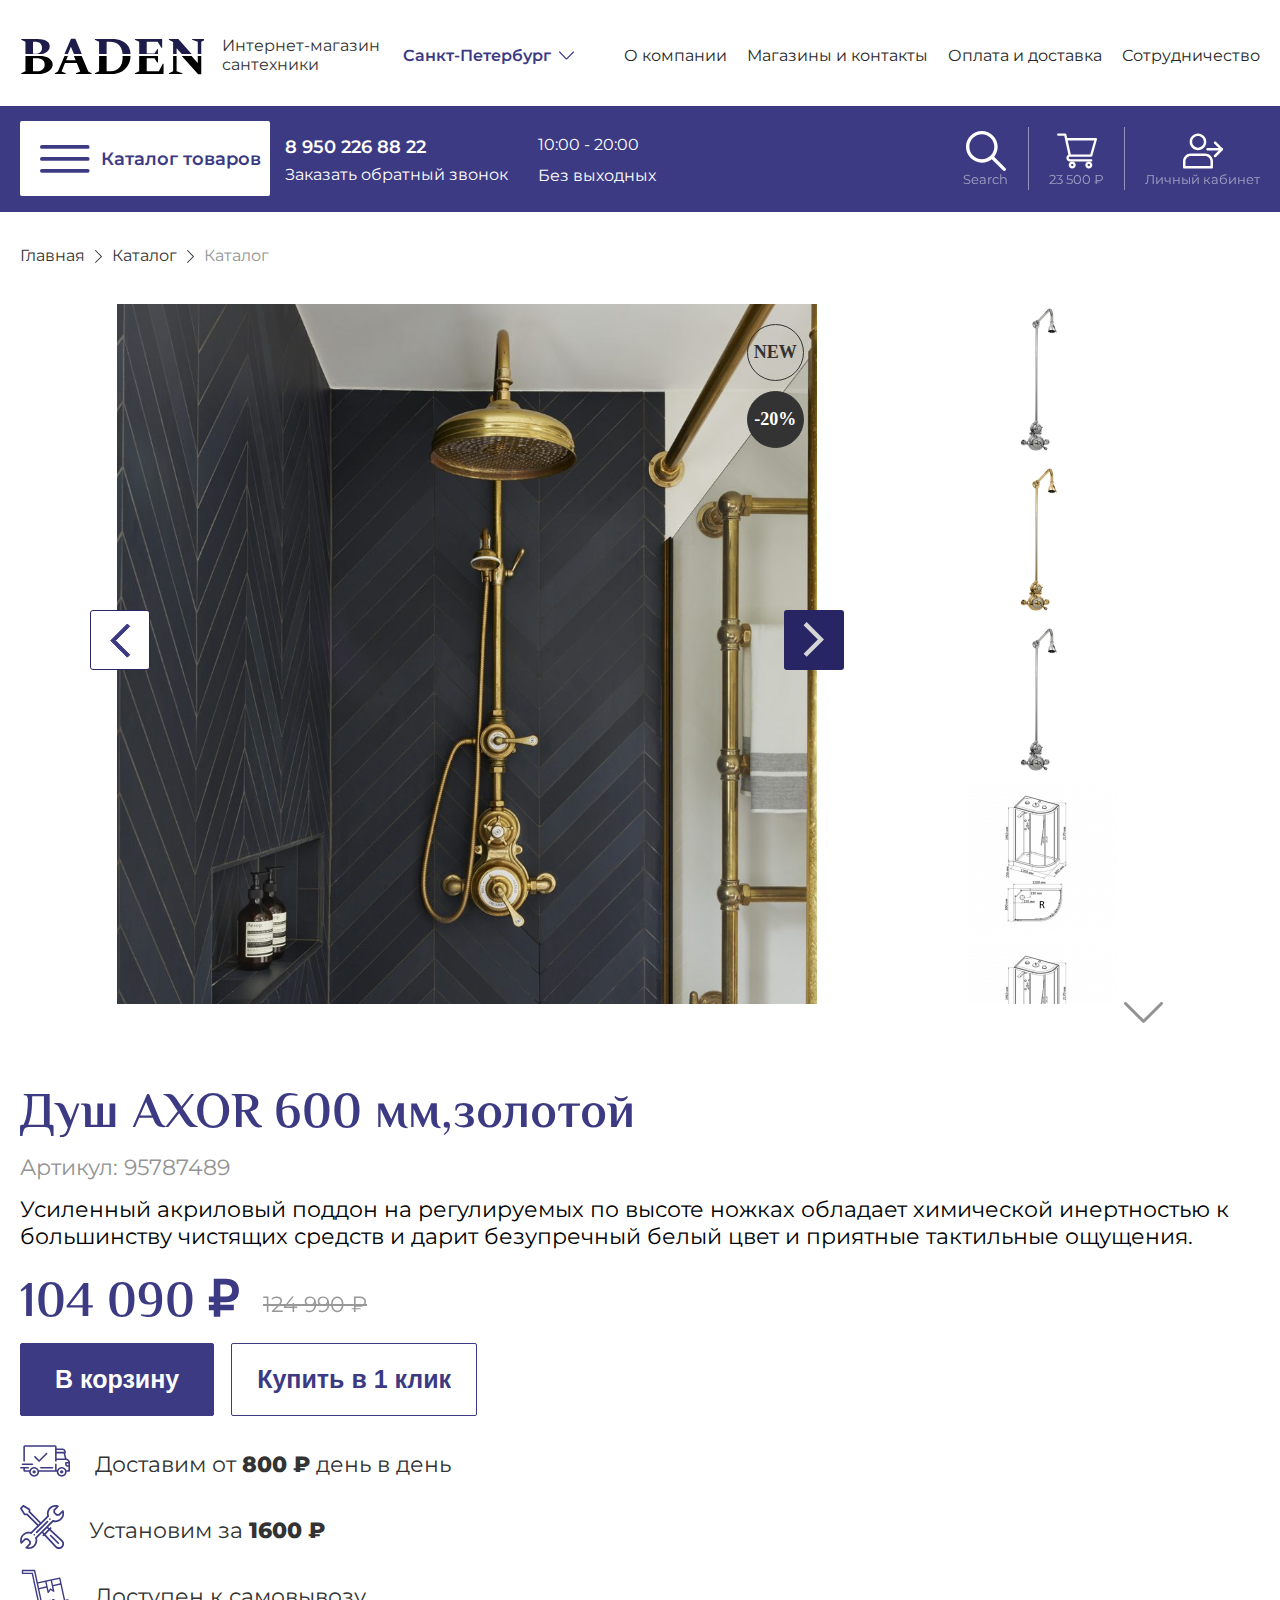
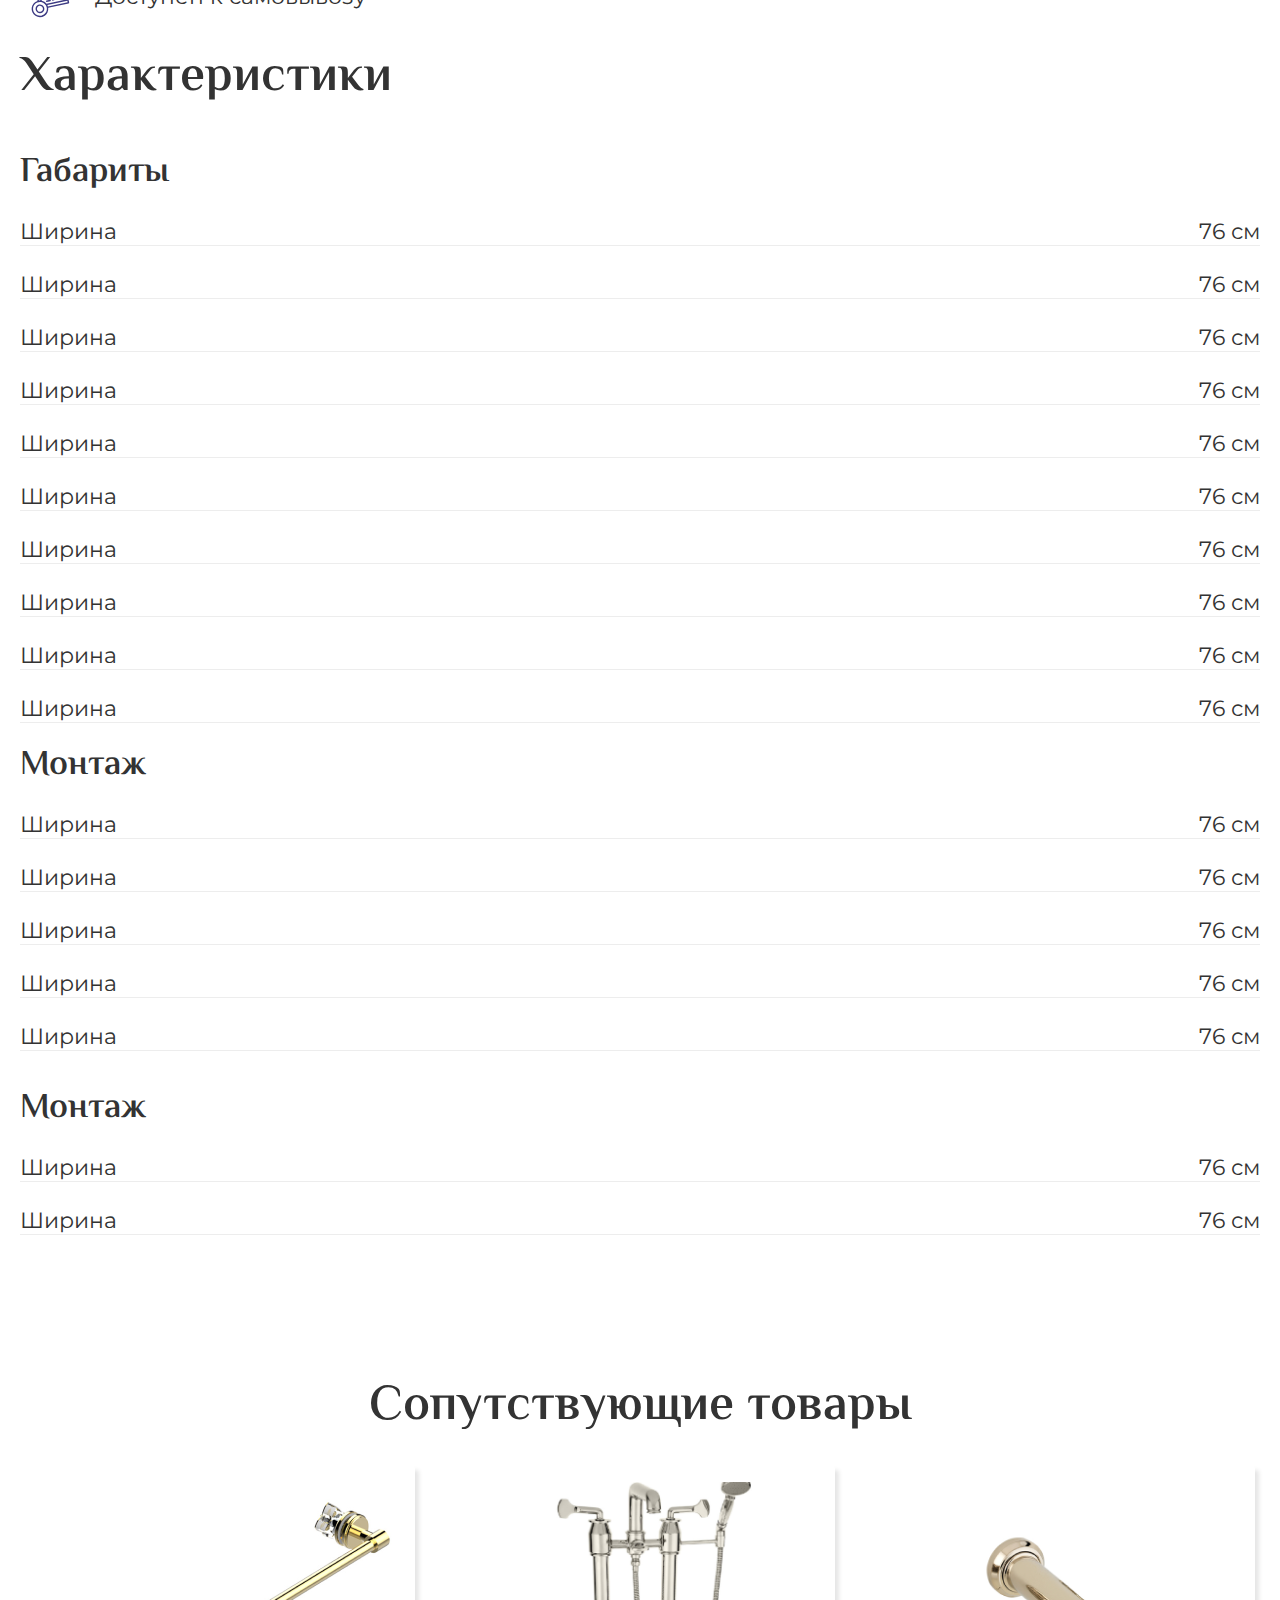
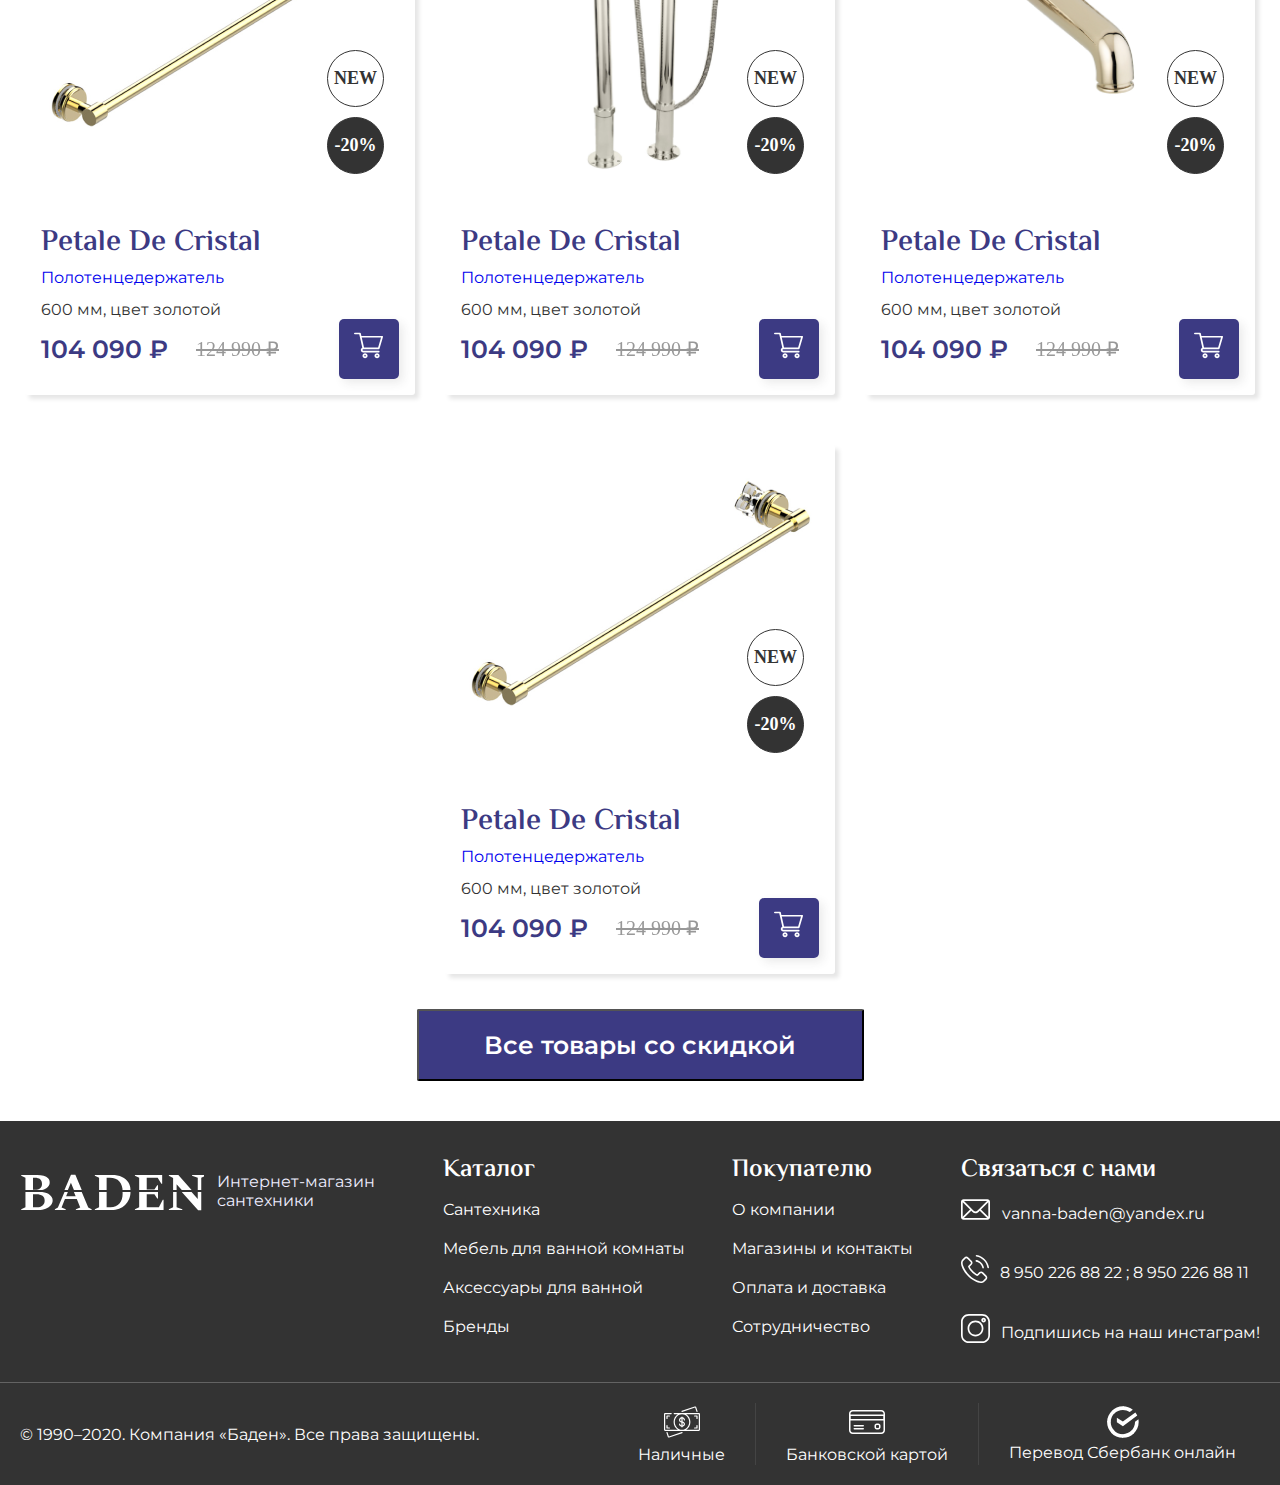
==== commit 6c67a507: "Add files via upload" ====
--- a/product_card.html
+++ b/product_card.html
@@ -664,44 +664,65 @@
             </div>
         </div>
     </div>
-        <div class="section__card">
+
+    <div class="section__card">
             <div class="container">
                 <div class="product__card__head">
-                        <div class="product__shower" >
+                        <div class="product__shower">
                                 <div class="product__shower__part">
                                     <img class="product__shower__part__images" src="images/shower.svg" alt="shower">
                                     <ul class="markers__shower">
                                         <li class="marker__new shower">NEW</li>
                                         <li class="marker__disc">-20%</li>
                                     </ul>
+
+                                    <div class="product__media__point__head">
+                                        <div class="product__media__point">
+                                            <svg xmlns="http://www.w3.org/2000/svg" width="5" height="5" viewBox="0 0 5 5" fill="none">
+                                                <path fill-rule="evenodd" clip-rule="evenodd" d="M2.5 5C1.11929 5 0 3.88071 0 2.5C0 1.11929 1.11929 0 2.5 0C3.88071 0 5 1.11929 5 2.5C5 3.88071 3.88071 5 2.5 5Z" fill="#3C3A83"/>
+                                                </svg>
+                                        </div>
+                                        <div class="product__media__point">
+                                            <svg xmlns="http://www.w3.org/2000/svg" width="5" height="5" viewBox="0 0 5 5" fill="none">
+                                                <path fill-rule="evenodd" clip-rule="evenodd" d="M2.5 5C1.11929 5 0 3.88071 0 2.5C0 1.11929 1.11929 0 2.5 0C3.88071 0 5 1.11929 5 2.5C5 3.88071 3.88071 5 2.5 5Z" fill="#3C3A83"/>
+                                                </svg>
+                                        </div>
+                                        <div class="product__media__point">
+                                            <svg xmlns="http://www.w3.org/2000/svg" width="5" height="5" viewBox="0 0 5 5" fill="none">
+                                                <path fill-rule="evenodd" clip-rule="evenodd" d="M2.5 5C1.11929 5 0 3.88071 0 2.5C0 1.11929 1.11929 0 2.5 0C3.88071 0 5 1.11929 5 2.5C5 3.88071 3.88071 5 2.5 5Z" fill="#CBCACA"/>
+                                                </svg>
+                                        </div>
+                                    </div>
+
                                     <div class="select__vect vect--shower">
                                         <div class="select__left">
-                                        <a href="#"class=left__row>
+                                            <a href="#"class=left__row>
                                             <svg xmlns="http://www.w3.org/2000/svg" width="60" height="60" viewBox="0 0 60 60" fill="none">
                                                 <rect x="59.5" y="59.5" width="59" height="59" rx="2.5" transform="rotate(-180 59.5 59.5)" fill="white" stroke="#272563"/>
                                                 <path d="M25.8414 30.953L39.7154 44.8269L37.325 47.2173L20.7071 30.5994L37.325 13.9815L39.7154 16.3719L25.8414 30.2459L25.4879 30.5994L25.8414 30.953Z" fill="#3C3A83" stroke="#3C3A83"/>
                                                 </svg>
-                                        </a>
-                                        </div>  
-                    
+                                            </a>
+                                        </div>
                                         <div class="select__right">
-                                        <a href="#"class=right__row>
-                                            <svg xmlns="http://www.w3.org/2000/svg" width="60" height="60" viewBox="0 0 60 60" fill="none">
-                                                <rect width="60" height="60" rx="3" fill="#272563"/>
-                                                <path d="M19.5775 43.6281L22.675 46.7256L40 29.4006L22.675 12.0756L19.5775 15.1731L33.805 29.4006L19.5775 43.6281Z" fill="#D5D5D5"/>
-                                                </svg>
-                                        </a>
-                                        </div>        
-                                    </div>
-                                </div>
+                                            <a href="#"class=right__row>
+                                                <svg xmlns="http://www.w3.org/2000/svg" width="60" height="60" viewBox="0 0 60 60" fill="none">
+                                                    <rect width="60" height="60" rx="3" fill="#272563"/>
+                                                    <path d="M19.5775 43.6281L22.675 46.7256L40 29.4006L22.675 12.0756L19.5775 15.1731L33.805 29.4006L19.5775 43.6281Z" fill="#D5D5D5"/>
+                                                    </svg>
+                                            </a>
+                                        </div> 
+                                    </div>         
+                                </div>      
                                 <div class="product__shower__part__type">
+                                    <a href="#">
                                     <img class="product__shower__part__type__img" src="images/shower_grup.png" alt="Furniture">
                                     <svg xmlns="http://www.w3.org/2000/svg" width="39" height="21" viewBox="0 0 39 21" fill="none">
                                         <path d="M20.5702 20.5569L38.559 2.572C39.148 1.98275 39.147 1.02873 38.5559 0.440462C37.9649 -0.14735 37.0075 -0.145831 36.418 0.4435L19.4999 17.3579L2.58191 0.442891C1.99234 -0.146365 1.03555 -0.147883 0.444462 0.439853C0.148155 0.734747 -4.9004e-08 1.12108 -6.5891e-08 1.50741C-8.27349e-08 1.89275 0.147167 2.27756 0.441418 2.57193L18.4297 20.5569C18.7129 20.8407 19.0983 21 19.4999 21C19.9015 21 20.2865 20.8403 20.5702 20.5569Z" fill="#939393"/>
                                         </svg>
-                                </div>
+                                    </a>
+                                </div>
+                        </div>
                                 
-                        </div>
                     <div class="product__shower product__shower__right">
                         <div class="product__shower__line"></div>
                         <div class="product__shower__top">
@@ -786,121 +807,104 @@
                 </div>
 
             </div>
-        </div>
-        <div class="section__card characteristics">
+    </div>
+
+    <div class="section__card characteristics">
             <div class="container">
                 
                 <div class="product__card__about">
-                    <div class="characteristics__main">Характеристики</div>
+                    <div class="characteristics__main">
+                        Характеристики
+                    </div>
                     <div class="product__card__head">
-                        <div class="product__card__part">
-                            <div class="product__card__part__title">
-                                Габариты
-                                <ul class="product__card__part__item">
-                                    <li class="product__card__part__item__about">Ширина</li>
-                                    <li class="product__card__part__item__line"></li>
-                                    <li class="product__card__part__item__about">76 см</li>
-                                </ul>
-                                <ul class="product__card__part__item">
-                                    <li class="product__card__part__item__about">Ширина</li>
-                                    <li class="product__card__part__item__line"></li>
-                                    <li class="product__card__part__item__about">76 см</li>
-                                </ul>
-                                <ul class="product__card__part__item">
-                                    <li class="product__card__part__item__about">Ширина</li>
-                                    <li class="product__card__part__item__line"></li>
-                                    <li class="product__card__part__item__about">76 см</li>
-                                </ul>
-                                <ul class="product__card__part__item">
-                                    <li class="product__card__part__item__about">Ширина</li>
-                                    <li class="product__card__part__item__line"></li>
-                                    <li class="product__card__part__item__about">76 см</li>
-                                </ul>
-                                <ul class="product__card__part__item">
-                                    <li class="product__card__part__item__about">Ширина</li>
-                                    <li class="product__card__part__item__line"></li>
-                                    <li class="product__card__part__item__about">76 см</li>
-                                </ul>
-                                <ul class="product__card__part__item">
-                                    <li class="product__card__part__item__about">Ширина</li>
-                                    <li class="product__card__part__item__line"></li>
-                                    <li class="product__card__part__item__about">76 см</li>
-                                </ul>
-                                <ul class="product__card__part__item">
-                                    <li class="product__card__part__item__about">Ширина</li>
-                                    <li class="product__card__part__item__line"></li>
-                                    <li class="product__card__part__item__about">76 см</li>
-                                </ul>
-                                <ul class="product__card__part__item">
-                                    <li class="product__card__part__item__about">Ширина</li>
-                                    <li class="product__card__part__item__line"></li>
-                                    <li class="product__card__part__item__about">76 см</li>
-                                </ul>
-                                <ul class="product__card__part__item">
-                                    <li class="product__card__part__item__about">Ширина</li>
-                                    <li class="product__card__part__item__line"></li>
-                                    <li class="product__card__part__item__about">76 см</li>
-                                </ul>
-                                <ul class="product__card__part__item">
-                                    <li class="product__card__part__item__about">Ширина</li>
-                                    <li class="product__card__part__item__line"></li>
-                                    <li class="product__card__part__item__about">76 см</li>
-                                </ul>
-            
-                            </div>
-                        </div>
-                        <div class="product__card__part">
-                            <div class="product__card__part__title">
-                                Монтаж
-                                <ul class="product__card__part__item">
-                                    <li class="product__card__part__item__about">Ширина</li>
-                                    <li class="product__card__part__item__line"></li>
-                                    <li class="product__card__part__item__about">76 см</li>
-                                </ul>
-                                <ul class="product__card__part__item">
-                                    <li class="product__card__part__item__about">Ширина</li>
-                                    <li class="product__card__part__item__line"></li>
-                                    <li class="product__card__part__item__about">76 см</li>
-                                </ul>
-                                <ul class="product__card__part__item">
-                                    <li class="product__card__part__item__about">Ширина</li>
-                                    <li class="product__card__part__item__line"></li>
-                                    <li class="product__card__part__item__about">76 см</li>
-                                </ul>
-                                <ul class="product__card__part__item">
-                                    <li class="product__card__part__item__about">Ширина</li>
-                                    <li class="product__card__part__item__line"></li>
-                                    <li class="product__card__part__item__about">76 см</li>
-                                </ul>
-                                <ul class="product__card__part__item">
-                                    <li class="product__card__part__item__about">Ширина</li>
-                                    <li class="product__card__part__item__line"></li>
-                                    <li class="product__card__part__item__about">76 см</li>
-                                </ul>
-                               
-            
-                            </div>
-                            <div class="product__card__part__title">
-                                Монтаж
-                                <ul class="product__card__part__item">
-                                    <li class="product__card__part__item__about">Ширина</li>
-                                    <li class="product__card__part__item__line"></li>
-                                    <li class="product__card__part__item__about">76 см</li>
-                                </ul>
-                                <ul class="product__card__part__item">
-                                    <li class="product__card__part__item__about">Ширина</li>
-                                    <li class="product__card__part__item__line"></li>
-                                    <li class="product__card__part__item__about">76 см</li>
-                                </ul>
-                            </div>
-                        </div>
-                    </div>
-                    
-
+                            <div class="product__card__part">
+                                <div class="product__card__part__title">
+                                    Габариты
+                                </div>
+                                <ul class="product__card__part__item">
+                                    <li class="product__card__part__item__about">Ширина</li>
+                                    <li class="product__card__part__item__about">76 см</li>
+                                </ul>
+                                <ul class="product__card__part__item">
+                                    <li class="product__card__part__item__about">Ширина</li>
+                                    <li class="product__card__part__item__about">76 см</li>
+                                </ul>
+                                <ul class="product__card__part__item">
+                                    <li class="product__card__part__item__about">Ширина</li>
+                                    <li class="product__card__part__item__about">76 см</li>
+                                </ul>
+                                <ul class="product__card__part__item">
+                                    <li class="product__card__part__item__about">Ширина</li>
+                                    <li class="product__card__part__item__about">76 см</li>
+                                </ul>
+                                <ul class="product__card__part__item">
+                                    <li class="product__card__part__item__about">Ширина</li>
+                                    <li class="product__card__part__item__about">76 см</li>
+                                </ul>
+                                <ul class="product__card__part__item">
+                                    <li class="product__card__part__item__about">Ширина</li>
+                                    <li class="product__card__part__item__about">76 см</li>
+                                </ul>
+                                <ul class="product__card__part__item">
+                                    <li class="product__card__part__item__about">Ширина</li>
+                                    <li class="product__card__part__item__about">76 см</li>
+                                </ul>
+                                <ul class="product__card__part__item">
+                                    <li class="product__card__part__item__about">Ширина</li>
+                                    <li class="product__card__part__item__about">76 см</li>
+                                </ul>
+                                <ul class="product__card__part__item">
+                                    <li class="product__card__part__item__about">Ширина</li>
+                                    <li class="product__card__part__item__about">76 см</li>
+                                </ul>
+                                <ul class="product__card__part__item">
+                                    <li class="product__card__part__item__about">Ширина</li>
+                                    <li class="product__card__part__item__about">76 см</li>
+                                </ul>   
+                            </div>
+
+                            <div class="product__card__part">
+                                <div class="product__card__part__title">
+                                    Монтаж
+                                </div>
+                                <ul class="product__card__part__item">
+                                    <li class="product__card__part__item__about">Ширина</li>
+                                    <li class="product__card__part__item__about">76 см</li>
+                                </ul>
+                                <ul class="product__card__part__item">
+                                    <li class="product__card__part__item__about">Ширина</li>
+                                    <li class="product__card__part__item__about">76 см</li>
+                                </ul>
+                                <ul class="product__card__part__item">
+                                    <li class="product__card__part__item__about">Ширина</li>
+                                    <li class="product__card__part__item__about">76 см</li>
+                                </ul>
+                                <ul class="product__card__part__item">
+                                    <li class="product__card__part__item__about">Ширина</li>
+                                    <li class="product__card__part__item__about">76 см</li>
+                                </ul>
+                                <ul class="product__card__part__item">
+                                    <li class="product__card__part__item__about">Ширина</li>
+                                    <li class="product__card__part__item__about">76 см</li>
+                                </ul> 
+                                <div class="product__card__part__title">
+                                    Монтаж
+                                </div>
+                                <ul class="product__card__part__item">
+                                    <li class="product__card__part__item__about">Ширина</li>
+                                    <li class="product__card__part__item__about">76 см</li>
+                                </ul>
+                                <ul class="product__card__part__item">
+                                    <li class="product__card__part__item__about">Ширина</li>
+                                    <li class="product__card__part__item__about">76 см</li>
+                                </ul>
+                            </div>  
+                    </div>
                 </div>
             </div>
-        </div>
-        <section class="discount">
+    </div>
+
+    <section class="discount">
             <div class="container">
                 <div class="discount__item">
                     <div class="discount__item__head">
@@ -1043,7 +1047,197 @@
     
                 </div>
             </div>
-       </section>
+    </section>
+
+    <section class="discount-media">
+        <div class="container">
+            <div class="discount__item__media">
+                <div class="discount__item__head__media">
+                    <div class="discount__item__head__text__media">
+                        Сопутствующие товары
+                    </div>
+                </div>
+
+                <div class="discount__item__botton__media">
+                    <a href="#" class="botton__main__media">Сантехника</a>
+                    <a href="#" class="botton__main__media">Мебель для ванной</a>
+                    <a href="#" class="botton__main__media">Аксессуары для ванной</a>
+                    <a href="#" class="botton__main__media">Плитка</a>
+                </div>
+
+                <div class="discount__part__media">
+                    <div class="discount__mini__media">
+                        <img src="images/media/stick-media.png" alt="">
+                        <div class="discount__part__title__media">
+                            <span>Petale De Cristal</span>
+                        </div>
+                        <div class="discount__part__about__media">
+                            <span>Полотенцедержатель</span>
+                        </div>
+                        <div class="sale__media">
+                            <ul class="price__media">
+                                <span>104 090 ₽</span>
+                            
+                            <li class="price__sale__media">
+                                <span>124 990 ₽</span>
+                            </li>
+                            </ul>
+                            <div class="basket__media">
+                                <a href="#">
+                                 <svg class="basket__in__media" xmlns="http://www.w3.org/2000/svg" width="21" height="21" viewBox="0 0 21 21" fill="none">
+                                    <path d="M6.61712 12.3503H6.61789C6.61854 12.3503 6.61918 12.3502 6.61983 12.3502H15.6054C15.8266 12.3502 16.0211 12.2075 16.0819 12.0007L18.0643 5.25495C18.107 5.10952 18.0771 4.95318 17.9835 4.83246C17.8898 4.71175 17.7433 4.64073 17.5878 4.64073H5.47413L5.11985 3.09069C5.06938 2.87023 4.8683 2.71338 4.63599 2.71338H1.66235C1.38861 2.71338 1.16675 2.92908 1.16675 3.19522C1.16675 3.46136 1.38861 3.67706 1.66235 3.67706H4.23847C4.30119 3.95173 5.93385 11.0947 6.02781 11.5057C5.5011 11.7283 5.13159 12.2389 5.13159 12.832C5.13159 13.629 5.79859 14.2775 6.61841 14.2775H15.6054C15.8791 14.2775 16.101 14.0618 16.101 13.7957C16.101 13.5295 15.8791 13.3138 15.6054 13.3138H6.61841C6.34518 13.3138 6.1228 13.0976 6.1228 12.832C6.1228 12.5667 6.34441 12.3509 6.61712 12.3503ZM16.9307 5.60441L15.2315 11.3865H7.01593L5.69431 5.60441H16.9307Z" fill="white"/>
+                                    <path d="M6.1228 16.207C6.1228 17.004 6.7898 17.6525 7.60962 17.6525C8.42943 17.6525 9.09644 17.004 9.09644 16.207C9.09644 15.4099 8.42943 14.7615 7.60962 14.7615C6.7898 14.7615 6.1228 15.4099 6.1228 16.207ZM7.60962 15.7252C7.88285 15.7252 8.10522 15.9414 8.10522 16.207C8.10522 16.4726 7.88285 16.6888 7.60962 16.6888C7.33639 16.6888 7.11401 16.4726 7.11401 16.207C7.11401 15.9414 7.33639 15.7252 7.60962 15.7252Z" fill="white"/>
+                                    <path d="M13.1274 16.207C13.1274 17.004 13.7944 17.6525 14.6143 17.6525C15.4341 17.6525 16.1011 17.004 16.1011 16.207C16.1011 15.4099 15.4341 14.7615 14.6143 14.7615C13.7944 14.7615 13.1274 15.4099 13.1274 16.207ZM14.6143 15.7252C14.8875 15.7252 15.1099 15.9414 15.1099 16.207C15.1099 16.4726 14.8875 16.6888 14.6143 16.6888C14.341 16.6888 14.1187 16.4726 14.1187 16.207C14.1187 15.9414 14.341 15.7252 14.6143 15.7252Z" fill="white"/>
+                                    </svg>
+                                </a>
+                            </div>
+                        </div>
+                        <ul class="markers__media">
+                            <li class="marker__new__media">
+                                <span>NEW</span>
+                            </li>
+                            <li class="marker__disc__media">
+                                <span>-20%</span>
+                            </li>
+
+                        </ul>
+                    </div>
+
+                    <div class="discount__mini__media">
+                        <img src="images/media/stick-media.png" alt="">
+                        <div class="discount__part__title__media">
+                            <span>Petale De Cristal</span>
+                        </div>
+                        <div class="discount__part__about__media">
+                            <span>Полотенцедержатель</span>
+                        </div>
+                        <div class="sale__media">
+                            <ul class="price__media">
+                                <span>104 090 ₽</span>
+                            
+                            <li class="price__sale__media">
+                                <span>124 990 ₽</span>
+                            </li>
+                            </ul>
+                            <div class="basket__media">
+                                <a href="#">
+                                 <svg class="basket__in__media" xmlns="http://www.w3.org/2000/svg" width="21" height="21" viewBox="0 0 21 21" fill="none">
+                                    <path d="M6.61712 12.3503H6.61789C6.61854 12.3503 6.61918 12.3502 6.61983 12.3502H15.6054C15.8266 12.3502 16.0211 12.2075 16.0819 12.0007L18.0643 5.25495C18.107 5.10952 18.0771 4.95318 17.9835 4.83246C17.8898 4.71175 17.7433 4.64073 17.5878 4.64073H5.47413L5.11985 3.09069C5.06938 2.87023 4.8683 2.71338 4.63599 2.71338H1.66235C1.38861 2.71338 1.16675 2.92908 1.16675 3.19522C1.16675 3.46136 1.38861 3.67706 1.66235 3.67706H4.23847C4.30119 3.95173 5.93385 11.0947 6.02781 11.5057C5.5011 11.7283 5.13159 12.2389 5.13159 12.832C5.13159 13.629 5.79859 14.2775 6.61841 14.2775H15.6054C15.8791 14.2775 16.101 14.0618 16.101 13.7957C16.101 13.5295 15.8791 13.3138 15.6054 13.3138H6.61841C6.34518 13.3138 6.1228 13.0976 6.1228 12.832C6.1228 12.5667 6.34441 12.3509 6.61712 12.3503ZM16.9307 5.60441L15.2315 11.3865H7.01593L5.69431 5.60441H16.9307Z" fill="white"/>
+                                    <path d="M6.1228 16.207C6.1228 17.004 6.7898 17.6525 7.60962 17.6525C8.42943 17.6525 9.09644 17.004 9.09644 16.207C9.09644 15.4099 8.42943 14.7615 7.60962 14.7615C6.7898 14.7615 6.1228 15.4099 6.1228 16.207ZM7.60962 15.7252C7.88285 15.7252 8.10522 15.9414 8.10522 16.207C8.10522 16.4726 7.88285 16.6888 7.60962 16.6888C7.33639 16.6888 7.11401 16.4726 7.11401 16.207C7.11401 15.9414 7.33639 15.7252 7.60962 15.7252Z" fill="white"/>
+                                    <path d="M13.1274 16.207C13.1274 17.004 13.7944 17.6525 14.6143 17.6525C15.4341 17.6525 16.1011 17.004 16.1011 16.207C16.1011 15.4099 15.4341 14.7615 14.6143 14.7615C13.7944 14.7615 13.1274 15.4099 13.1274 16.207ZM14.6143 15.7252C14.8875 15.7252 15.1099 15.9414 15.1099 16.207C15.1099 16.4726 14.8875 16.6888 14.6143 16.6888C14.341 16.6888 14.1187 16.4726 14.1187 16.207C14.1187 15.9414 14.341 15.7252 14.6143 15.7252Z" fill="white"/>
+                                    </svg>
+                                </a>
+                            </div>
+                        </div>
+                        <ul class="markers__media">
+                            <li class="marker__new__media">
+                                <span>NEW</span>
+                            </li>
+                            <li class="marker__disc__media">
+                                <span>-20%</span>
+                            </li>
+
+                        </ul>
+                    </div>
+                </div>
+
+                <div class="discount__part__media">
+                    <div class="discount__mini__media">
+                        <img src="images/media/stick-media.png" alt="">
+                        <div class="discount__part__title__media">
+                            <span>Petale De Cristal</span>
+                        </div>
+                        <div class="discount__part__about__media">
+                            <span>Полотенцедержатель</span>
+                        </div>
+                        <div class="sale__media">
+                            <ul class="price__media">
+                                <span>104 090 ₽</span>
+                            
+                            <li class="price__sale__media">
+                                <span>124 990 ₽</span>
+                            </li>
+                            </ul>
+                            <div class="basket__media">
+                                <a href="#">
+                                 <svg class="basket__in__media" xmlns="http://www.w3.org/2000/svg" width="21" height="21" viewBox="0 0 21 21" fill="none">
+                                    <path d="M6.61712 12.3503H6.61789C6.61854 12.3503 6.61918 12.3502 6.61983 12.3502H15.6054C15.8266 12.3502 16.0211 12.2075 16.0819 12.0007L18.0643 5.25495C18.107 5.10952 18.0771 4.95318 17.9835 4.83246C17.8898 4.71175 17.7433 4.64073 17.5878 4.64073H5.47413L5.11985 3.09069C5.06938 2.87023 4.8683 2.71338 4.63599 2.71338H1.66235C1.38861 2.71338 1.16675 2.92908 1.16675 3.19522C1.16675 3.46136 1.38861 3.67706 1.66235 3.67706H4.23847C4.30119 3.95173 5.93385 11.0947 6.02781 11.5057C5.5011 11.7283 5.13159 12.2389 5.13159 12.832C5.13159 13.629 5.79859 14.2775 6.61841 14.2775H15.6054C15.8791 14.2775 16.101 14.0618 16.101 13.7957C16.101 13.5295 15.8791 13.3138 15.6054 13.3138H6.61841C6.34518 13.3138 6.1228 13.0976 6.1228 12.832C6.1228 12.5667 6.34441 12.3509 6.61712 12.3503ZM16.9307 5.60441L15.2315 11.3865H7.01593L5.69431 5.60441H16.9307Z" fill="white"/>
+                                    <path d="M6.1228 16.207C6.1228 17.004 6.7898 17.6525 7.60962 17.6525C8.42943 17.6525 9.09644 17.004 9.09644 16.207C9.09644 15.4099 8.42943 14.7615 7.60962 14.7615C6.7898 14.7615 6.1228 15.4099 6.1228 16.207ZM7.60962 15.7252C7.88285 15.7252 8.10522 15.9414 8.10522 16.207C8.10522 16.4726 7.88285 16.6888 7.60962 16.6888C7.33639 16.6888 7.11401 16.4726 7.11401 16.207C7.11401 15.9414 7.33639 15.7252 7.60962 15.7252Z" fill="white"/>
+                                    <path d="M13.1274 16.207C13.1274 17.004 13.7944 17.6525 14.6143 17.6525C15.4341 17.6525 16.1011 17.004 16.1011 16.207C16.1011 15.4099 15.4341 14.7615 14.6143 14.7615C13.7944 14.7615 13.1274 15.4099 13.1274 16.207ZM14.6143 15.7252C14.8875 15.7252 15.1099 15.9414 15.1099 16.207C15.1099 16.4726 14.8875 16.6888 14.6143 16.6888C14.341 16.6888 14.1187 16.4726 14.1187 16.207C14.1187 15.9414 14.341 15.7252 14.6143 15.7252Z" fill="white"/>
+                                    </svg>
+                                </a>
+                            </div>
+                        </div>
+                        <ul class="markers__media">
+                            <li class="marker__new__media">
+                                <span>NEW</span>
+                            </li>
+                            <li class="marker__disc__media">
+                                <span>-20%</span>
+                            </li>
+
+                        </ul>
+                    </div>
+
+                    <div class="discount__mini__media">
+                        <img src="images/media/stick-media.png" alt="">
+                        <div class="discount__part__title__media">
+                            <span>Petale De Cristal</span>
+                        </div>
+                        <div class="discount__part__about__media">
+                            <span>Полотенцедержатель</span>
+                        </div>
+                        <div class="sale__media">
+                            <ul class="price__media">
+                                <span>104 090 ₽</span>
+                            
+                            <li class="price__sale__media">
+                                <span>124 990 ₽</span>
+                            </li>
+                            </ul>
+                            <div class="basket__media">
+                                <a href="#">
+                                 <svg class="basket__in__media" xmlns="http://www.w3.org/2000/svg" width="21" height="21" viewBox="0 0 21 21" fill="none">
+                                    <path d="M6.61712 12.3503H6.61789C6.61854 12.3503 6.61918 12.3502 6.61983 12.3502H15.6054C15.8266 12.3502 16.0211 12.2075 16.0819 12.0007L18.0643 5.25495C18.107 5.10952 18.0771 4.95318 17.9835 4.83246C17.8898 4.71175 17.7433 4.64073 17.5878 4.64073H5.47413L5.11985 3.09069C5.06938 2.87023 4.8683 2.71338 4.63599 2.71338H1.66235C1.38861 2.71338 1.16675 2.92908 1.16675 3.19522C1.16675 3.46136 1.38861 3.67706 1.66235 3.67706H4.23847C4.30119 3.95173 5.93385 11.0947 6.02781 11.5057C5.5011 11.7283 5.13159 12.2389 5.13159 12.832C5.13159 13.629 5.79859 14.2775 6.61841 14.2775H15.6054C15.8791 14.2775 16.101 14.0618 16.101 13.7957C16.101 13.5295 15.8791 13.3138 15.6054 13.3138H6.61841C6.34518 13.3138 6.1228 13.0976 6.1228 12.832C6.1228 12.5667 6.34441 12.3509 6.61712 12.3503ZM16.9307 5.60441L15.2315 11.3865H7.01593L5.69431 5.60441H16.9307Z" fill="white"/>
+                                    <path d="M6.1228 16.207C6.1228 17.004 6.7898 17.6525 7.60962 17.6525C8.42943 17.6525 9.09644 17.004 9.09644 16.207C9.09644 15.4099 8.42943 14.7615 7.60962 14.7615C6.7898 14.7615 6.1228 15.4099 6.1228 16.207ZM7.60962 15.7252C7.88285 15.7252 8.10522 15.9414 8.10522 16.207C8.10522 16.4726 7.88285 16.6888 7.60962 16.6888C7.33639 16.6888 7.11401 16.4726 7.11401 16.207C7.11401 15.9414 7.33639 15.7252 7.60962 15.7252Z" fill="white"/>
+                                    <path d="M13.1274 16.207C13.1274 17.004 13.7944 17.6525 14.6143 17.6525C15.4341 17.6525 16.1011 17.004 16.1011 16.207C16.1011 15.4099 15.4341 14.7615 14.6143 14.7615C13.7944 14.7615 13.1274 15.4099 13.1274 16.207ZM14.6143 15.7252C14.8875 15.7252 15.1099 15.9414 15.1099 16.207C15.1099 16.4726 14.8875 16.6888 14.6143 16.6888C14.341 16.6888 14.1187 16.4726 14.1187 16.207C14.1187 15.9414 14.341 15.7252 14.6143 15.7252Z" fill="white"/>
+                                    </svg>
+                                </a>
+                            </div>
+                        </div>
+                        <ul class="markers__media">
+                            <li class="marker__new__media">
+                                <span>NEW</span>
+                            </li>
+                            <li class="marker__disc__media">
+                                <span>-20%</span>
+                            </li>
+
+                        </ul>
+                    </div>
+                </div>
+
+                <div class="nav__control__media">
+                    <div class="items-media">
+                        <svg xmlns="http://www.w3.org/2000/svg" width="110" height="35" viewBox="0 0 110 35" fill="none">
+                            <a href="#">
+                            <rect x="75" width="35" height="35" rx="3" fill="#272563"/>
+                            </a>
+                            <path d="M86.4201 25.4497L88.227 27.2566L98.3333 17.1503L88.227 7.04409L86.4201 8.85097L94.7195 17.1503L86.4201 25.4497Z" fill="#D5D5D5"/>
+                            <a href="#">
+                            <rect x="34.5" y="34.5" width="34" height="34" rx="2.5" transform="rotate(-180 34.5 34.5)" fill="white" stroke="#272563"/>
+                            </a>
+                            <path d="M22.8728 9.55028L14.9269 17.4961L14.5734 17.8497L14.9269 18.2032L22.8728 26.149L21.773 27.2488L12.3739 17.8497L21.773 8.45052L22.8728 9.55028Z" fill="#3C3A83" stroke="#3C3A83"/>
+                            </svg>
+                    </div>
+                </div>
+                <button class="view__catalog">
+                    <div class=view__catalog__in>Вся сантехника со скидкой</div>
+                </button> 
+            
+            </div>
+        </div>
+    </section>
    
 </main>
 
--- a/css/style.css
+++ b/css/style.css
@@ -1546,7 +1546,6 @@
       }
       .discount__item__head__media{
         padding: 40px 6px 0;
-        text-align: center;
       }
       .discount__item__head__text__media{
         font-family: El Messiri;
@@ -2890,6 +2889,7 @@
 
 /* catalog END */
 
+
 /* product START */
 .section__card{
     margin-top: 35px;
@@ -2919,6 +2919,7 @@
     display: flex;
 }
 .product__shower__part__type{
+    cursor: pointer;
     display: flex;
     flex-direction: column;
     align-items: center;
@@ -2933,6 +2934,7 @@
     margin-right: 64px;
 }
 .product__shower__head{
+    cursor: pointer;
     color: #3C3A83;
     font-family: El Messiri;
     font-size: 50px;
@@ -3003,7 +3005,114 @@
 .catalog__list__nav+.catalog__list__nav{
     margin-top: 13px;
 }
+.product__media__point__head{
+    display: none;
+}
 /* product END */
+/* product media START */
+
+@media screen and (max-width: 1800px){
+    .shower__about{
+        margin-right: 0;
+        margin-top: 15px;
+        margin-bottom: 15px;
+    }
+    .discount__part__price__botton{
+        margin-bottom: 20px;
+    }
+}
+@media screen and (max-width: 1500px){
+    .product__card__head{
+        display: block;
+    }
+    .product__shower__line{
+        display: none;
+    }
+    .product__shower__right{
+        justify-content: center;
+    }
+    .section__card{
+        margin-bottom: 15px;
+    }
+    .product__shower{
+        display: flex;
+        justify-content: space-evenly;
+    }
+}
+@media screen and (max-width: 900px){
+    .product__shower__part__type,
+    .markers__shower, .markers{
+        display: none;
+    }
+    .select__vect{
+        bottom: 0;
+        justify-content: center;
+    }
+    .product__shower__part{
+        display: flex;
+        align-items: center;
+        flex-direction: column;
+    }
+    .product__shower__part__images,
+    .select__vect{
+        width: 95%;
+    }
+    .product__media__point__head{
+        display: flex;
+        justify-content: center;
+        margin: 15px 0;
+    }
+    .product__media__point+.product__media__point{
+        margin-left: 15px;
+    }
+    .product__shower__right{
+        margin-top: 40px;
+    }
+    .discount__part__image__in{
+        width: 75%;
+    }
+}
+@media screen and (max-width: 700px){
+    .product__shower__head,
+    .product__shower__price{
+        font-size: 35px;
+    }
+    .product__shower__articul,
+    .shower__about,
+    .product__shower__disc{
+        font-size: 18px;
+    }
+    .catalog__list__nav+.catalog__list__nav{
+        margin-top: 5px;
+    }
+}
+@media screen and (max-width: 500px){
+    .catalog__list__head{
+        display: none;
+    }
+
+    .product__shower__head,
+    .product__shower__price{
+        font-size: 25px;
+    }
+    .product__shower__articul,
+    .shower__about,
+    .product__shower__disc{
+        font-size: 16px;
+    }
+    .discount__part__price__botton{
+        flex-direction: column;
+    }
+    .catalog__filtr__product__blue{
+        margin: 15px 0;
+    }
+     .discount__part__image__in{
+        width: 50%;
+    }
+
+}
+
+/* product media END */
 
 /* characteristics START */
 
@@ -3015,6 +3124,9 @@
     font-weight: 600;
     line-height: normal;
     margin-bottom: 28px;
+}
+.product__card__part{
+    width: 49%;
 }
 .characteristics{
     margin-top: 0;
@@ -3028,16 +3140,12 @@
 font-style: normal;
 font-weight: 600;
 line-height: normal;
+margin-bottom: 18px;
 }
 .product__card__part__item{
     display: flex;
     justify-content: space-between;
-    color: #333;
-    font-family: El Messiri;
-    font-size: 35px;
-    font-style: normal;
-    font-weight: 600;
-    line-height: normal;
+    border-bottom: 1px solid #EDEDED;
 }
 .product__card__part__item__about{
 color:#333;
@@ -3051,16 +3159,39 @@
 .product__card__part__item+.product__card__part__item{
     margin-top: 25px;
 }
-.product__card__part__item__line{
-    width: 610px;
-    margin-left: 35px;
-    margin-right: 35px;
-    border-bottom: 1px solid #EDEDED;
-}
+
 .product__card__part__title+.product__card__part__title{
     margin-top: 30px;
 }
 .product__line{
     width: 1080px;
 }
+.product__card__part__item+.product__card__part__title{
+    margin-top: 30px;
+}
+
+/* character media START */
+@media screen and (max-width: 1500px){
+    .product__card__part{
+        width: 100%;
+    }
+    .product__card__part+.product__card__part{
+        margin: 15px 0;
+    }
+}
+@media screen and (max-width: 500px){
+    .characteristics__main{
+        font-size: 33px;
+    }
+    .product__card__part__title{
+        font-size: 25px;
+    }
+    .product__card__part__item__about{
+        font-size: 16px;
+    }
+    .characteristics{
+        margin-bottom: 0;
+    }
+}
+/* character media END */
 /* characteristics END */